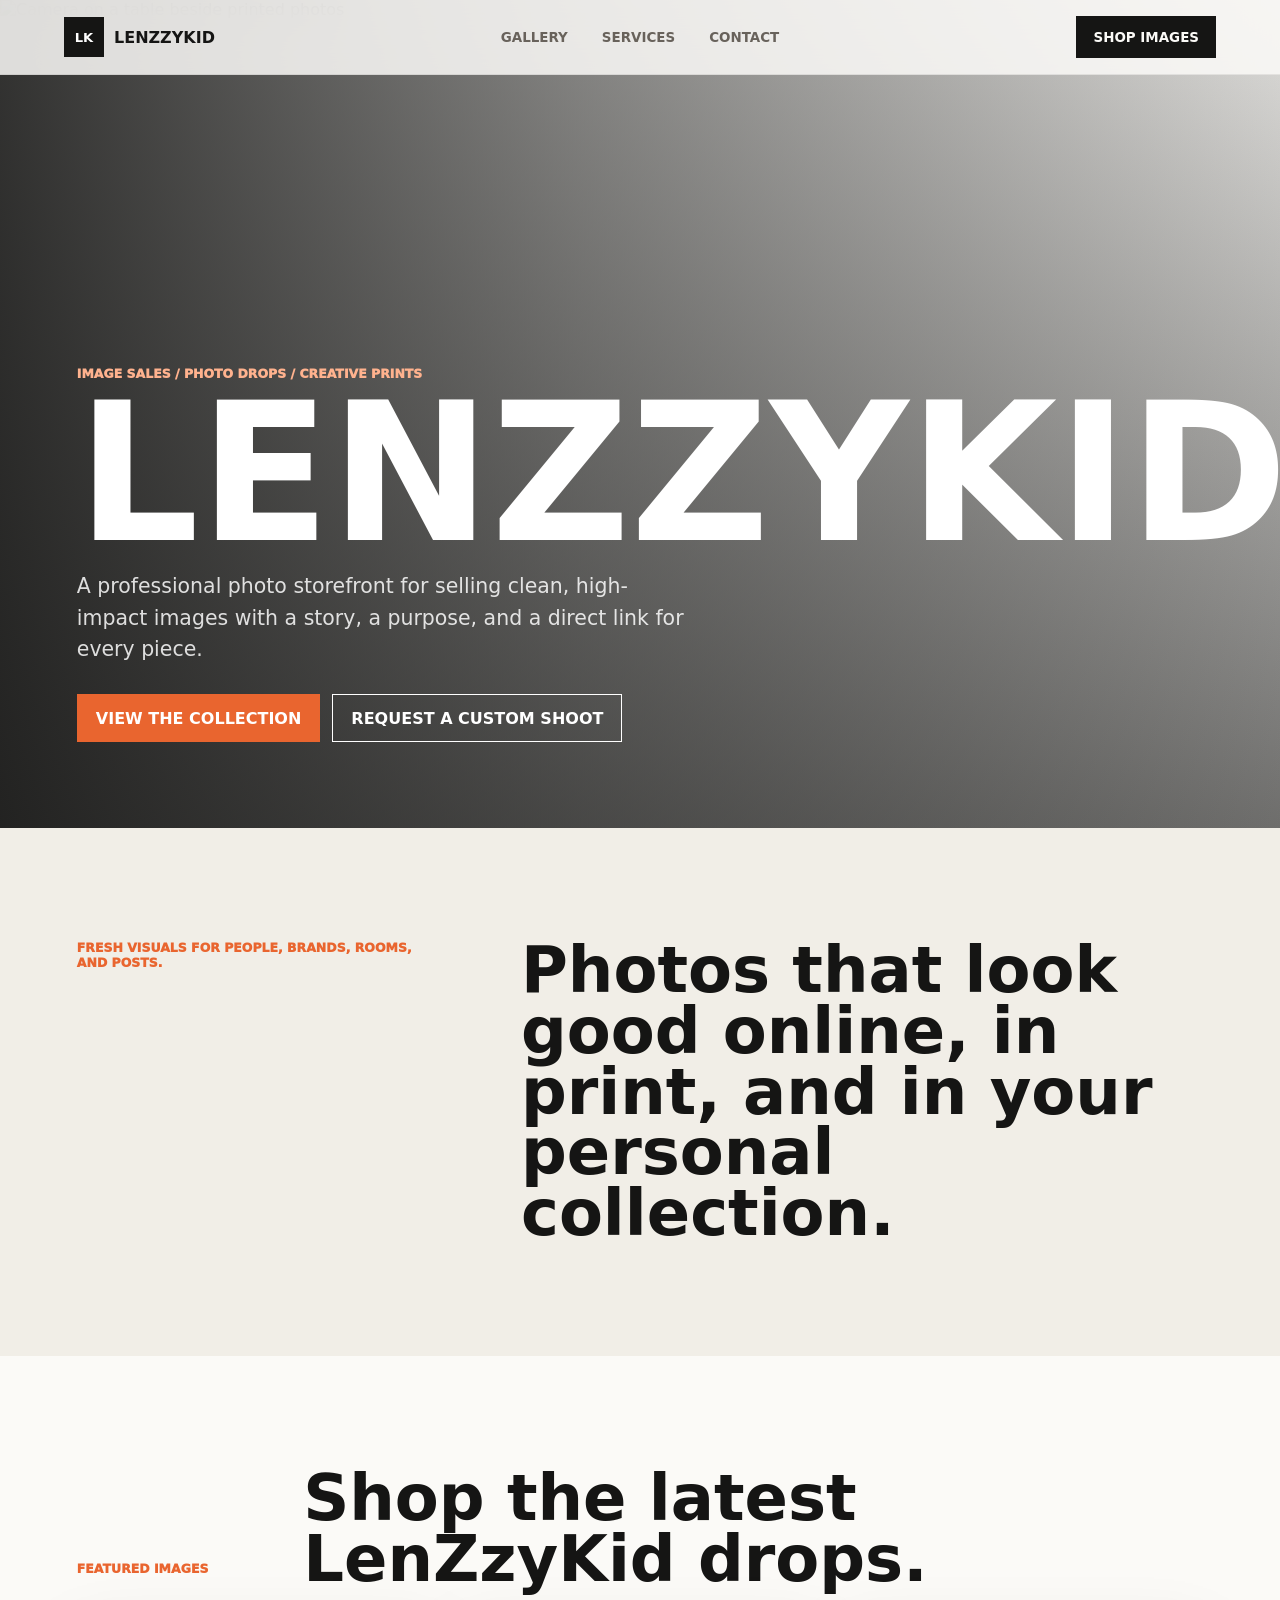
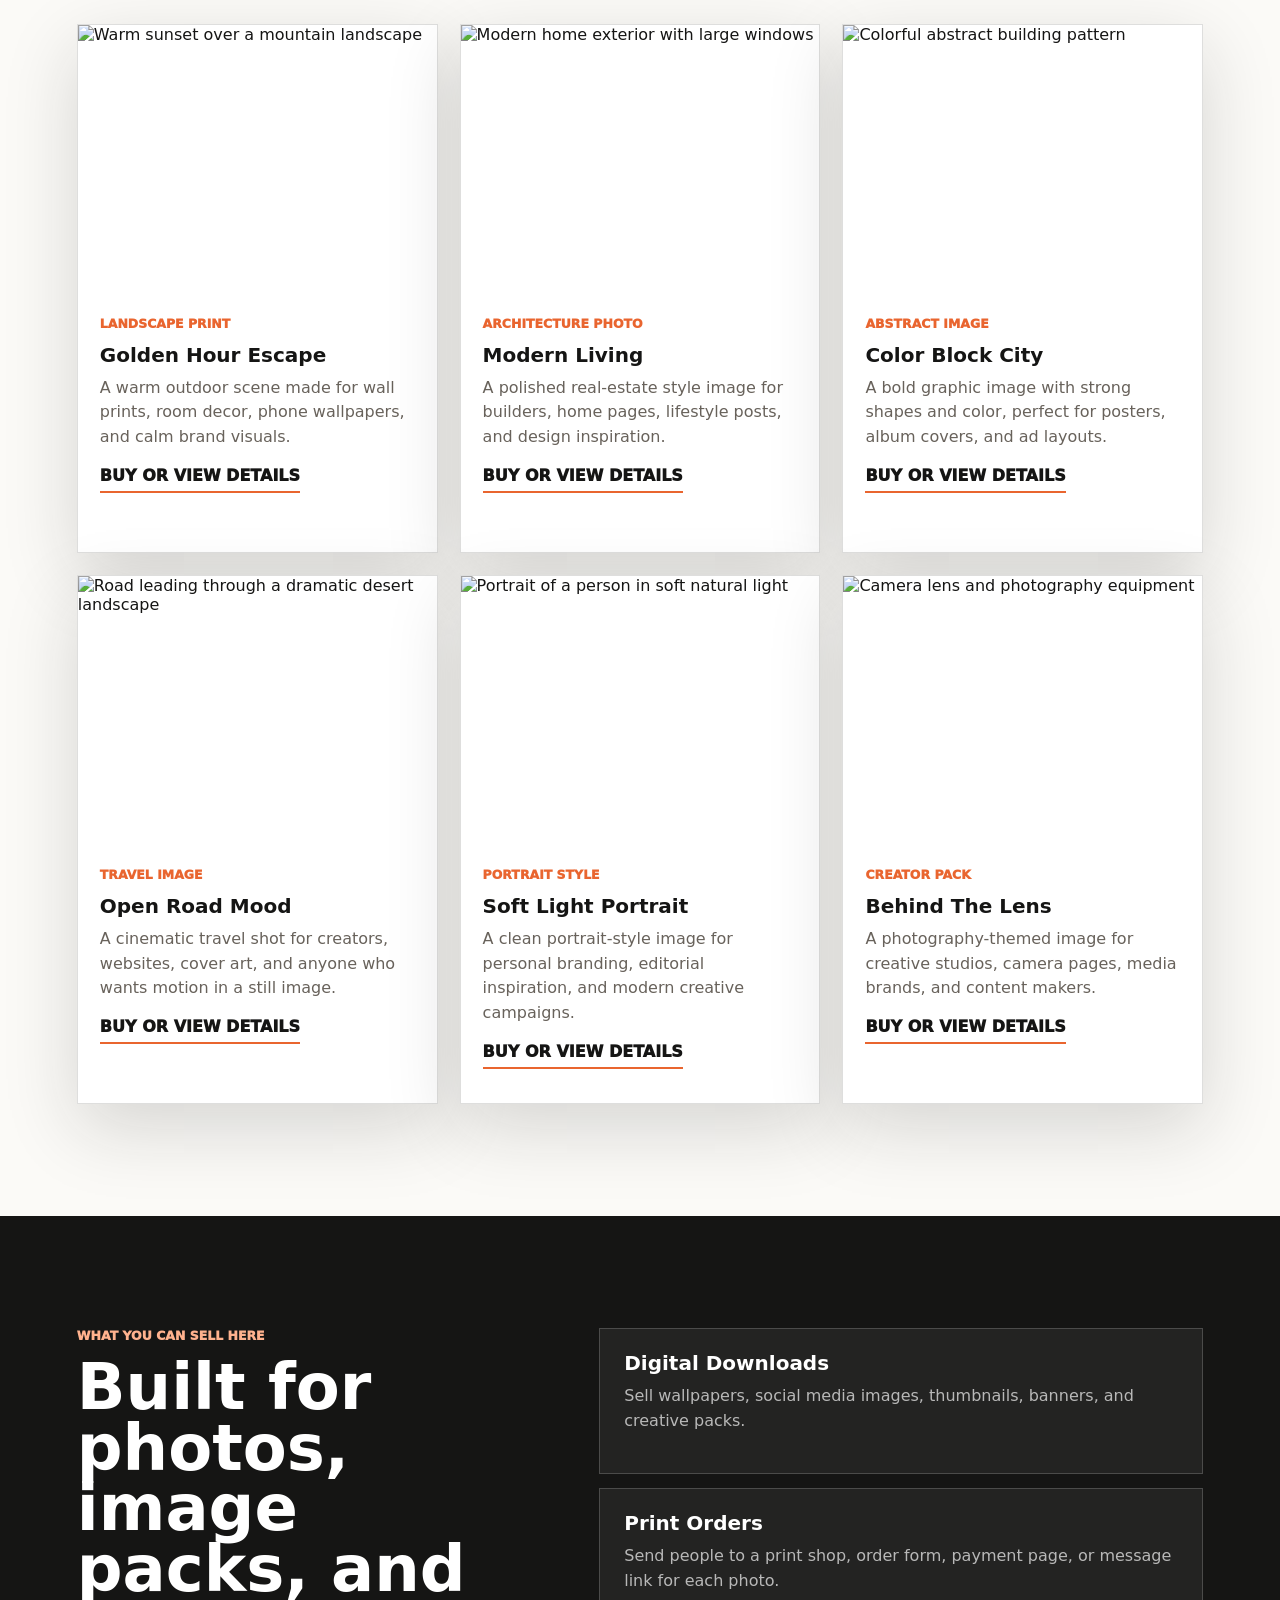
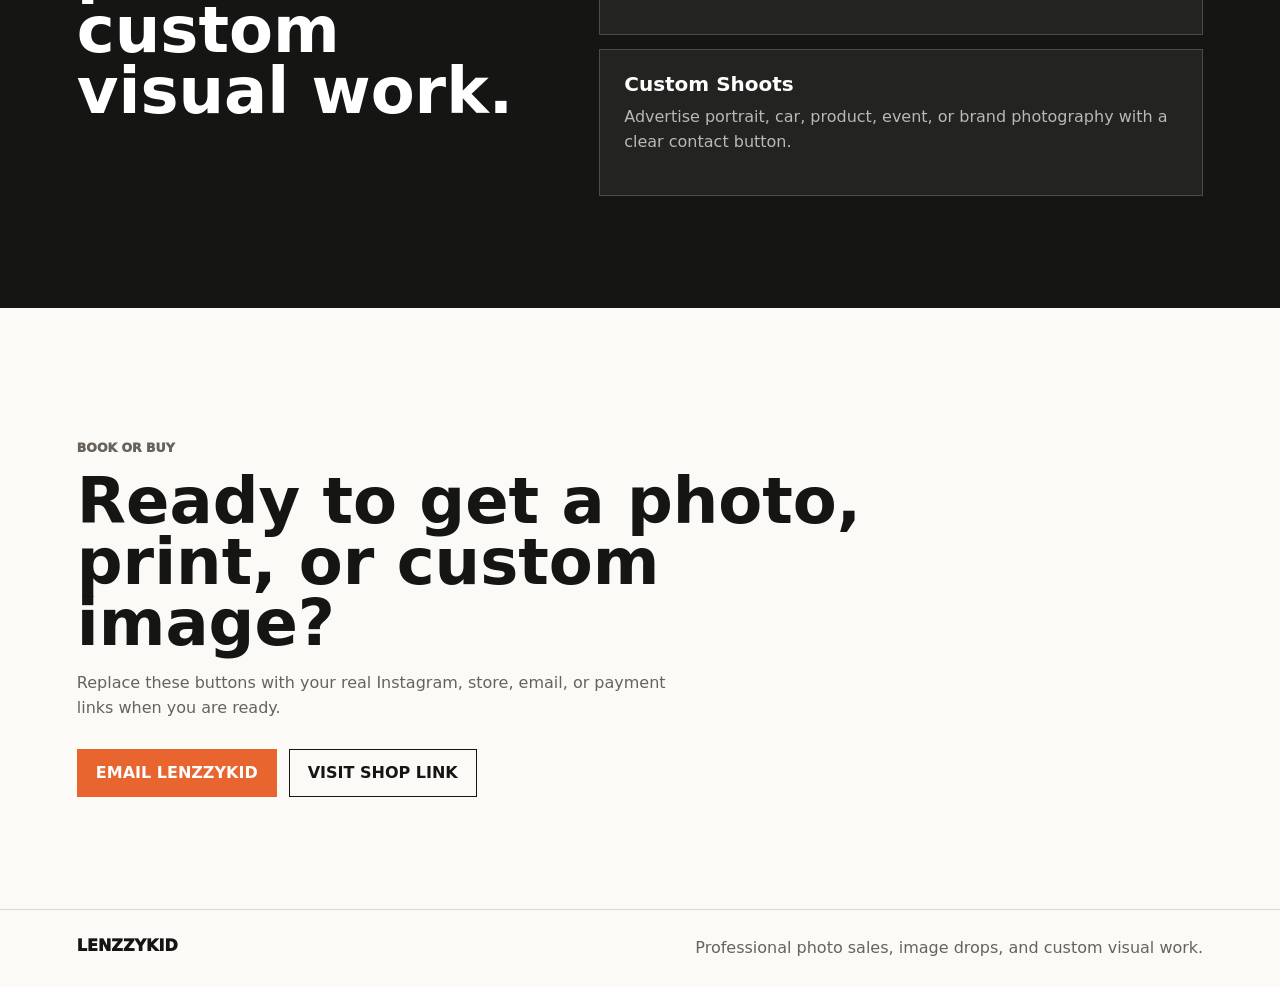
==== index.html @ d126a180 "Create LenZzyKid photo storefront" ====
<!doctype html>
<html lang="en">
  <head>
    <meta charset="UTF-8" />
    <meta name="viewport" content="width=device-width, initial-scale=1.0" />
    <meta
      name="description"
      content="LenZzyKid sells bold image and photo collections with clean product descriptions and separate purchase links."
    />
    <meta property="og:title" content="LenZzyKid | Image and Photo Shop" />
    <meta
      property="og:description"
      content="Browse featured LenZzyKid images, read the story behind each shot, and follow separate links to buy or request prints."
    />
    <meta property="og:type" content="website" />
    <title>LenZzyKid | Photo Shop</title>
    <link rel="stylesheet" href="styles.css" />
  </head>
  <body>
    <header class="site-header">
      <a class="brand" href="#top" aria-label="LenZzyKid home">
        <span class="brand-mark">LK</span>
        <span>LenZzyKid</span>
      </a>
      <nav class="nav-links" aria-label="Main navigation">
        <a href="#gallery">Gallery</a>
        <a href="#services">Services</a>
        <a href="#contact">Contact</a>
      </nav>
      <a class="header-action" href="#gallery">Shop Images</a>
    </header>

    <main id="top">
      <section class="hero" aria-label="LenZzyKid photo storefront">
        <img
          src="https://images.unsplash.com/photo-1492691527719-9d1e07e534b4?auto=format&fit=crop&w=1800&q=82"
          alt="Camera on a table beside printed photos"
        />
        <div class="hero-overlay"></div>
        <div class="hero-content">
          <p class="eyebrow">Image sales / photo drops / creative prints</p>
          <h1>LenZzyKid</h1>
          <p>
            A professional photo storefront for selling clean, high-impact images with a story, a purpose,
            and a direct link for every piece.
          </p>
          <div class="hero-actions">
            <a class="button primary" href="#gallery">View the collection</a>
            <a class="button secondary" href="#contact">Request a custom shoot</a>
          </div>
        </div>
      </section>

      <section class="intro">
        <p class="section-label">Fresh visuals for people, brands, rooms, and posts.</p>
        <h2>Photos that look good online, in print, and in your personal collection.</h2>
      </section>

      <section class="gallery-section" id="gallery" aria-labelledby="gallery-title">
        <div class="section-heading">
          <p class="eyebrow">Featured images</p>
          <h2 id="gallery-title">Shop the latest LenZzyKid drops.</h2>
        </div>

        <div class="photo-grid">
          <article class="photo-card">
            <img
              src="https://images.unsplash.com/photo-1500530855697-b586d89ba3ee?auto=format&fit=crop&w=1200&q=80"
              alt="Warm sunset over a mountain landscape"
            />
            <div class="photo-info">
              <p class="tag">Landscape Print</p>
              <h3>Golden Hour Escape</h3>
              <p>
                A warm outdoor scene made for wall prints, room decor, phone wallpapers, and calm brand visuals.
              </p>
              <a class="text-link" href="https://example.com/golden-hour-escape">Buy or view details</a>
            </div>
          </article>

          <article class="photo-card">
            <img
              src="https://images.unsplash.com/photo-1494526585095-c41746248156?auto=format&fit=crop&w=1200&q=80"
              alt="Modern home exterior with large windows"
            />
            <div class="photo-info">
              <p class="tag">Architecture Photo</p>
              <h3>Modern Living</h3>
              <p>
                A polished real-estate style image for builders, home pages, lifestyle posts, and design inspiration.
              </p>
              <a class="text-link" href="https://example.com/modern-living">Buy or view details</a>
            </div>
          </article>

          <article class="photo-card">
            <img
              src="https://images.unsplash.com/photo-1518005020951-eccb494ad742?auto=format&fit=crop&w=1200&q=80"
              alt="Colorful abstract building pattern"
            />
            <div class="photo-info">
              <p class="tag">Abstract Image</p>
              <h3>Color Block City</h3>
              <p>
                A bold graphic image with strong shapes and color, perfect for posters, album covers, and ad layouts.
              </p>
              <a class="text-link" href="https://example.com/color-block-city">Buy or view details</a>
            </div>
          </article>

          <article class="photo-card">
            <img
              src="https://images.unsplash.com/photo-1500534314209-a25ddb2bd429?auto=format&fit=crop&w=1200&q=80"
              alt="Road leading through a dramatic desert landscape"
            />
            <div class="photo-info">
              <p class="tag">Travel Image</p>
              <h3>Open Road Mood</h3>
              <p>
                A cinematic travel shot for creators, websites, cover art, and anyone who wants motion in a still image.
              </p>
              <a class="text-link" href="https://example.com/open-road-mood">Buy or view details</a>
            </div>
          </article>

          <article class="photo-card">
            <img
              src="https://images.unsplash.com/photo-1529626455594-4ff0802cfb7e?auto=format&fit=crop&w=1200&q=80"
              alt="Portrait of a person in soft natural light"
            />
            <div class="photo-info">
              <p class="tag">Portrait Style</p>
              <h3>Soft Light Portrait</h3>
              <p>
                A clean portrait-style image for personal branding, editorial inspiration, and modern creative campaigns.
              </p>
              <a class="text-link" href="https://example.com/soft-light-portrait">Buy or view details</a>
            </div>
          </article>

          <article class="photo-card">
            <img
              src="https://images.unsplash.com/photo-1516035069371-29a1b244cc32?auto=format&fit=crop&w=1200&q=80"
              alt="Camera lens and photography equipment"
            />
            <div class="photo-info">
              <p class="tag">Creator Pack</p>
              <h3>Behind The Lens</h3>
              <p>
                A photography-themed image for creative studios, camera pages, media brands, and content makers.
              </p>
              <a class="text-link" href="https://example.com/behind-the-lens">Buy or view details</a>
            </div>
          </article>
        </div>
      </section>

      <section class="services" id="services" aria-labelledby="services-title">
        <div>
          <p class="eyebrow">What you can sell here</p>
          <h2 id="services-title">Built for photos, image packs, and custom visual work.</h2>
        </div>
        <div class="service-list">
          <article>
            <h3>Digital Downloads</h3>
            <p>Sell wallpapers, social media images, thumbnails, banners, and creative packs.</p>
          </article>
          <article>
            <h3>Print Orders</h3>
            <p>Send people to a print shop, order form, payment page, or message link for each photo.</p>
          </article>
          <article>
            <h3>Custom Shoots</h3>
            <p>Advertise portrait, car, product, event, or brand photography with a clear contact button.</p>
          </article>
        </div>
      </section>

      <section class="contact" id="contact" aria-labelledby="contact-title">
        <p class="eyebrow">Book or buy</p>
        <h2 id="contact-title">Ready to get a photo, print, or custom image?</h2>
        <p>
          Replace these buttons with your real Instagram, store, email, or payment links when you are ready.
        </p>
        <div class="contact-actions">
          <a class="button primary" href="mailto:hello@lenzzykid.com">Email LenZzyKid</a>
          <a class="button secondary" href="https://example.com/shop">Visit shop link</a>
        </div>
      </section>
    </main>

    <footer class="site-footer">
      <p>LenZzyKid</p>
      <span>Professional photo sales, image drops, and custom visual work.</span>
    </footer>
  </body>
</html>
---- styles.css ----
:root {
  color-scheme: light;
  --ink: #151514;
  --muted: #68625b;
  --paper: #fbfaf7;
  --cream: #f1eee7;
  --line: rgba(21, 21, 20, 0.14);
  --orange: #e9652f;
  --green: #155e4b;
  --blue: #1c4f8f;
  --shadow: 0 24px 70px rgba(24, 24, 22, 0.16);
}

* {
  box-sizing: border-box;
}

html {
  scroll-behavior: smooth;
}

body {
  margin: 0;
  background: var(--paper);
  color: var(--ink);
  font-family:
    Inter, ui-sans-serif, system-ui, -apple-system, BlinkMacSystemFont, "Segoe UI", sans-serif;
}

img {
  display: block;
  width: 100%;
}

a {
  color: inherit;
  text-decoration: none;
}

.site-header {
  position: fixed;
  z-index: 10;
  top: 0;
  left: 0;
  right: 0;
  display: grid;
  grid-template-columns: 1fr auto 1fr;
  align-items: center;
  gap: 22px;
  padding: 16px clamp(16px, 5vw, 64px);
  background: rgba(251, 250, 247, 0.86);
  border-bottom: 1px solid rgba(21, 21, 20, 0.08);
  backdrop-filter: blur(18px);
}

.brand {
  display: inline-flex;
  align-items: center;
  gap: 10px;
  width: fit-content;
  font-weight: 900;
  text-transform: uppercase;
}

.brand-mark {
  display: grid;
  width: 40px;
  height: 40px;
  place-items: center;
  background: var(--ink);
  color: white;
  font-size: 0.82rem;
}

.nav-links {
  display: flex;
  gap: clamp(14px, 3vw, 34px);
  color: var(--muted);
  font-size: 0.84rem;
  font-weight: 800;
  text-transform: uppercase;
}

.nav-links a:hover,
.nav-links a:focus-visible {
  color: var(--ink);
}

.header-action {
  justify-self: end;
  min-height: 42px;
  display: inline-grid;
  place-items: center;
  border: 1px solid var(--ink);
  padding: 0 16px;
  color: var(--paper);
  background: var(--ink);
  font-size: 0.84rem;
  font-weight: 900;
  text-transform: uppercase;
}

.hero {
  position: relative;
  min-height: 92vh;
  display: grid;
  align-items: end;
  overflow: hidden;
  padding: 124px clamp(18px, 6vw, 82px) 86px;
}

.hero > img,
.hero-overlay {
  position: absolute;
  inset: 0;
  height: 100%;
}

.hero > img {
  object-fit: cover;
  object-position: center;
}

.hero-overlay {
  background:
    linear-gradient(90deg, rgba(21, 21, 20, 0.86) 0%, rgba(21, 21, 20, 0.48) 45%, rgba(21, 21, 20, 0.08) 100%),
    linear-gradient(0deg, rgba(21, 21, 20, 0.58), rgba(21, 21, 20, 0.05));
}

.hero-content {
  position: relative;
  width: min(760px, 100%);
  color: white;
}

.eyebrow,
.section-label,
.tag {
  margin: 0 0 14px;
  color: var(--orange);
  font-size: 0.78rem;
  font-weight: 950;
  letter-spacing: 0;
  text-transform: uppercase;
}

.hero .eyebrow {
  color: #ffb28e;
}

h1,
h2,
h3,
p {
  margin-top: 0;
}

h1 {
  margin-bottom: 18px;
  font-size: clamp(4.4rem, 15vw, 12rem);
  line-height: 0.82;
  letter-spacing: 0;
  text-transform: uppercase;
}

h2 {
  margin-bottom: 0;
  font-size: clamp(2rem, 5vw, 4.8rem);
  line-height: 0.95;
  letter-spacing: 0;
}

h3 {
  margin-bottom: 10px;
  font-size: 1.25rem;
  line-height: 1.05;
}

.hero-content p:not(.eyebrow) {
  width: min(610px, 100%);
  color: rgba(255, 255, 255, 0.84);
  font-size: clamp(1rem, 2vw, 1.28rem);
  line-height: 1.55;
}

.hero-actions,
.contact-actions {
  display: flex;
  flex-wrap: wrap;
  gap: 12px;
  margin-top: 28px;
}

.button {
  display: inline-grid;
  min-height: 48px;
  place-items: center;
  border: 1px solid currentColor;
  padding: 0 18px;
  font-weight: 900;
  text-transform: uppercase;
  transition:
    transform 180ms ease,
    background 180ms ease,
    color 180ms ease;
}

.button:hover,
.button:focus-visible,
.header-action:hover,
.header-action:focus-visible,
.text-link:hover,
.text-link:focus-visible {
  transform: translateY(-2px);
}

.button.primary {
  background: var(--orange);
  border-color: var(--orange);
  color: white;
}

.button.secondary {
  background: transparent;
  color: currentColor;
}

.intro,
.gallery-section,
.services,
.contact {
  padding: clamp(56px, 9vw, 112px) clamp(18px, 6vw, 82px);
}

.intro {
  display: grid;
  grid-template-columns: 0.7fr 1.3fr;
  gap: clamp(24px, 6vw, 80px);
  background: var(--cream);
}

.section-heading {
  display: flex;
  align-items: end;
  justify-content: space-between;
  gap: 28px;
  margin-bottom: 34px;
}

.section-heading h2 {
  width: min(900px, 100%);
}

.photo-grid {
  display: grid;
  grid-template-columns: repeat(3, minmax(0, 1fr));
  gap: 22px;
}

.photo-card {
  display: grid;
  overflow: hidden;
  background: white;
  border: 1px solid var(--line);
  box-shadow: var(--shadow);
}

.photo-card img {
  aspect-ratio: 4 / 3;
  object-fit: cover;
}

.photo-info {
  display: grid;
  min-height: 258px;
  align-content: start;
  padding: 22px;
}

.photo-info p:not(.tag) {
  color: var(--muted);
  line-height: 1.55;
}

.text-link {
  width: fit-content;
  margin-top: auto;
  border-bottom: 2px solid var(--orange);
  padding-bottom: 6px;
  color: var(--ink);
  font-weight: 950;
  text-transform: uppercase;
}

.services {
  display: grid;
  grid-template-columns: 0.85fr 1.15fr;
  gap: clamp(24px, 6vw, 76px);
  background: var(--ink);
  color: white;
}

.services .eyebrow {
  color: #ffb28e;
}

.service-list {
  display: grid;
  gap: 14px;
}

.service-list article {
  border: 1px solid rgba(255, 255, 255, 0.18);
  padding: 24px;
  background: rgba(255, 255, 255, 0.06);
}

.service-list p,
.contact p,
.site-footer span {
  color: var(--muted);
  line-height: 1.55;
}

.service-list p {
  color: rgba(255, 255, 255, 0.68);
}

.contact {
  width: min(980px, 100%);
}

.contact p {
  max-width: 620px;
  margin-top: 18px;
}

.site-footer {
  display: flex;
  justify-content: space-between;
  gap: 20px;
  padding: 26px clamp(18px, 6vw, 82px);
  border-top: 1px solid var(--line);
}

.site-footer p {
  margin-bottom: 0;
  font-weight: 950;
  text-transform: uppercase;
}

@media (max-width: 920px) {
  .site-header {
    grid-template-columns: 1fr auto;
  }

  .nav-links {
    display: none;
  }

  .intro,
  .services,
  .photo-grid {
    grid-template-columns: 1fr;
  }

  .section-heading {
    display: block;
  }
}

@media (max-width: 620px) {
  .site-header {
    padding: 12px 14px;
  }

  .brand span:last-child {
    display: none;
  }

  .header-action {
    min-height: 38px;
    padding: 0 12px;
  }

  .hero {
    min-height: 88vh;
    padding: 104px 18px 54px;
  }

  h1 {
    font-size: clamp(3.2rem, 18vw, 5.2rem);
  }

  .photo-info {
    min-height: auto;
  }

  .site-footer {
    display: block;
  }
}
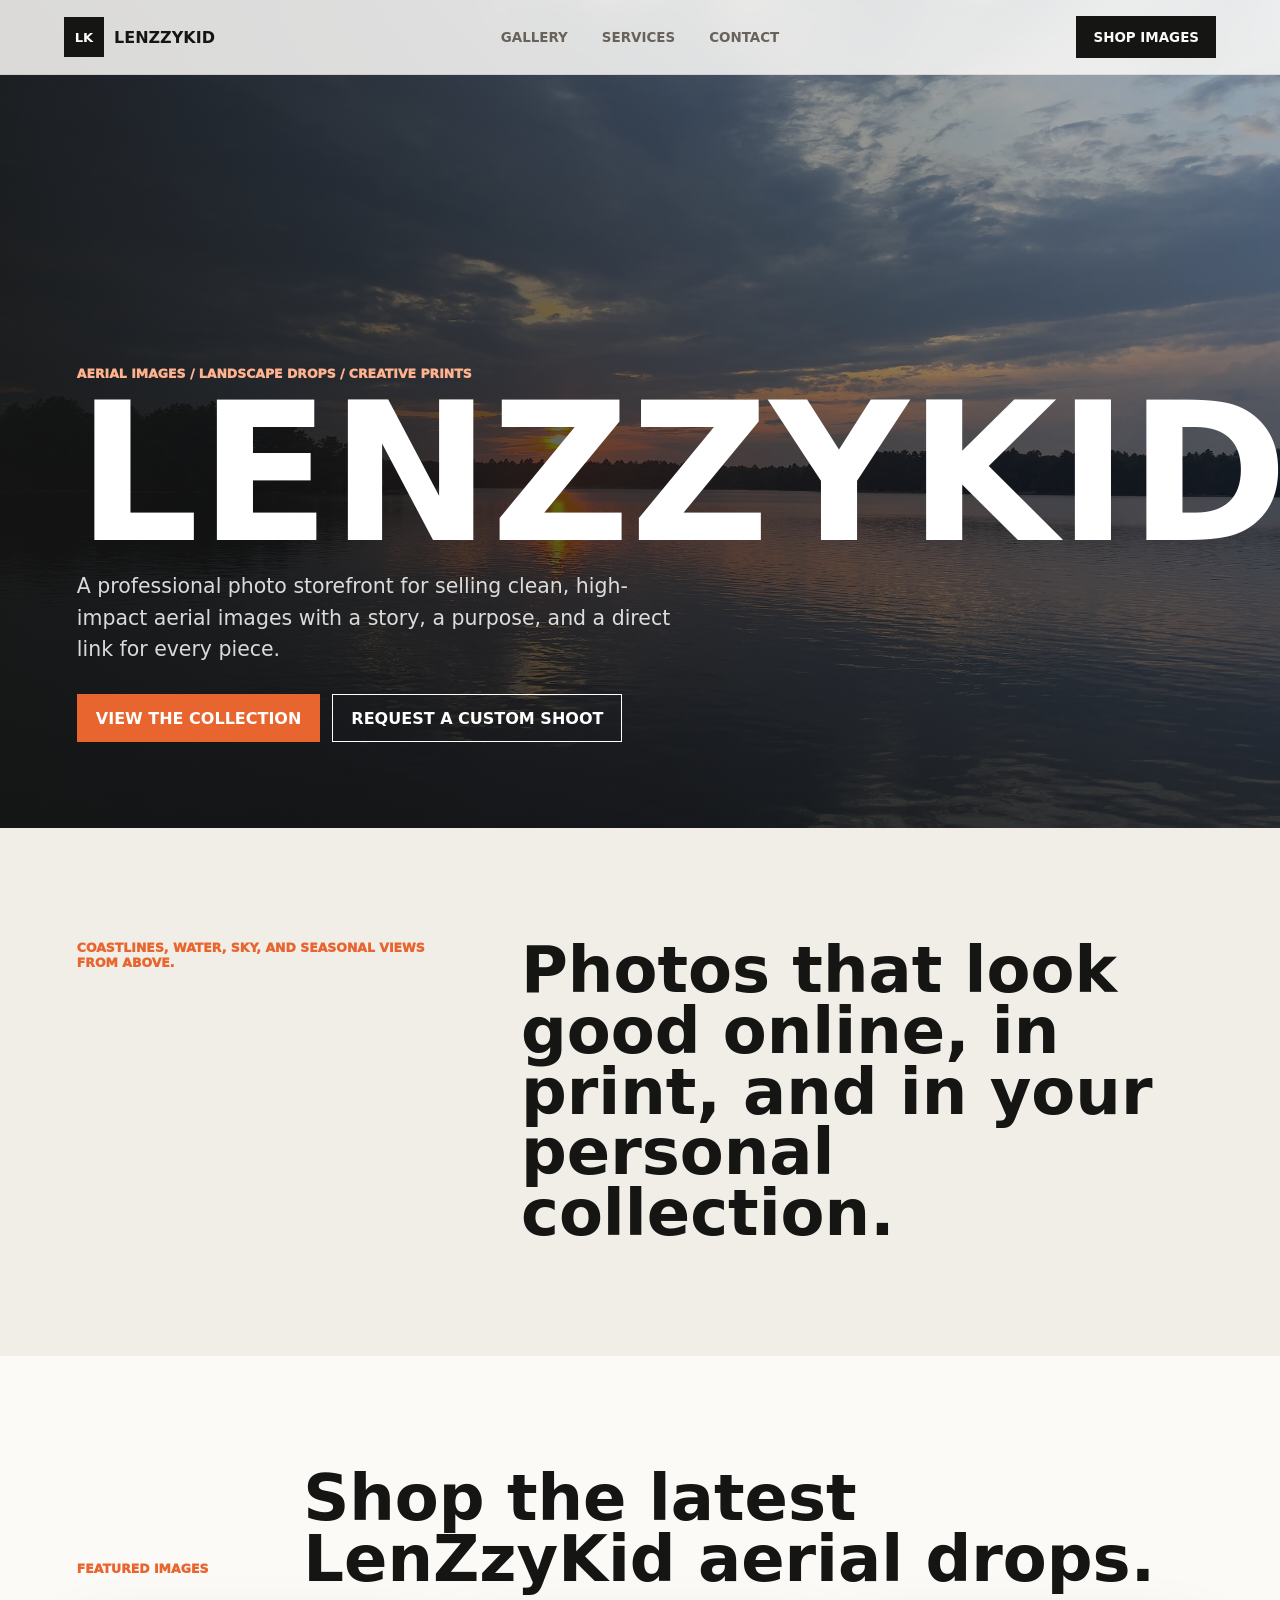
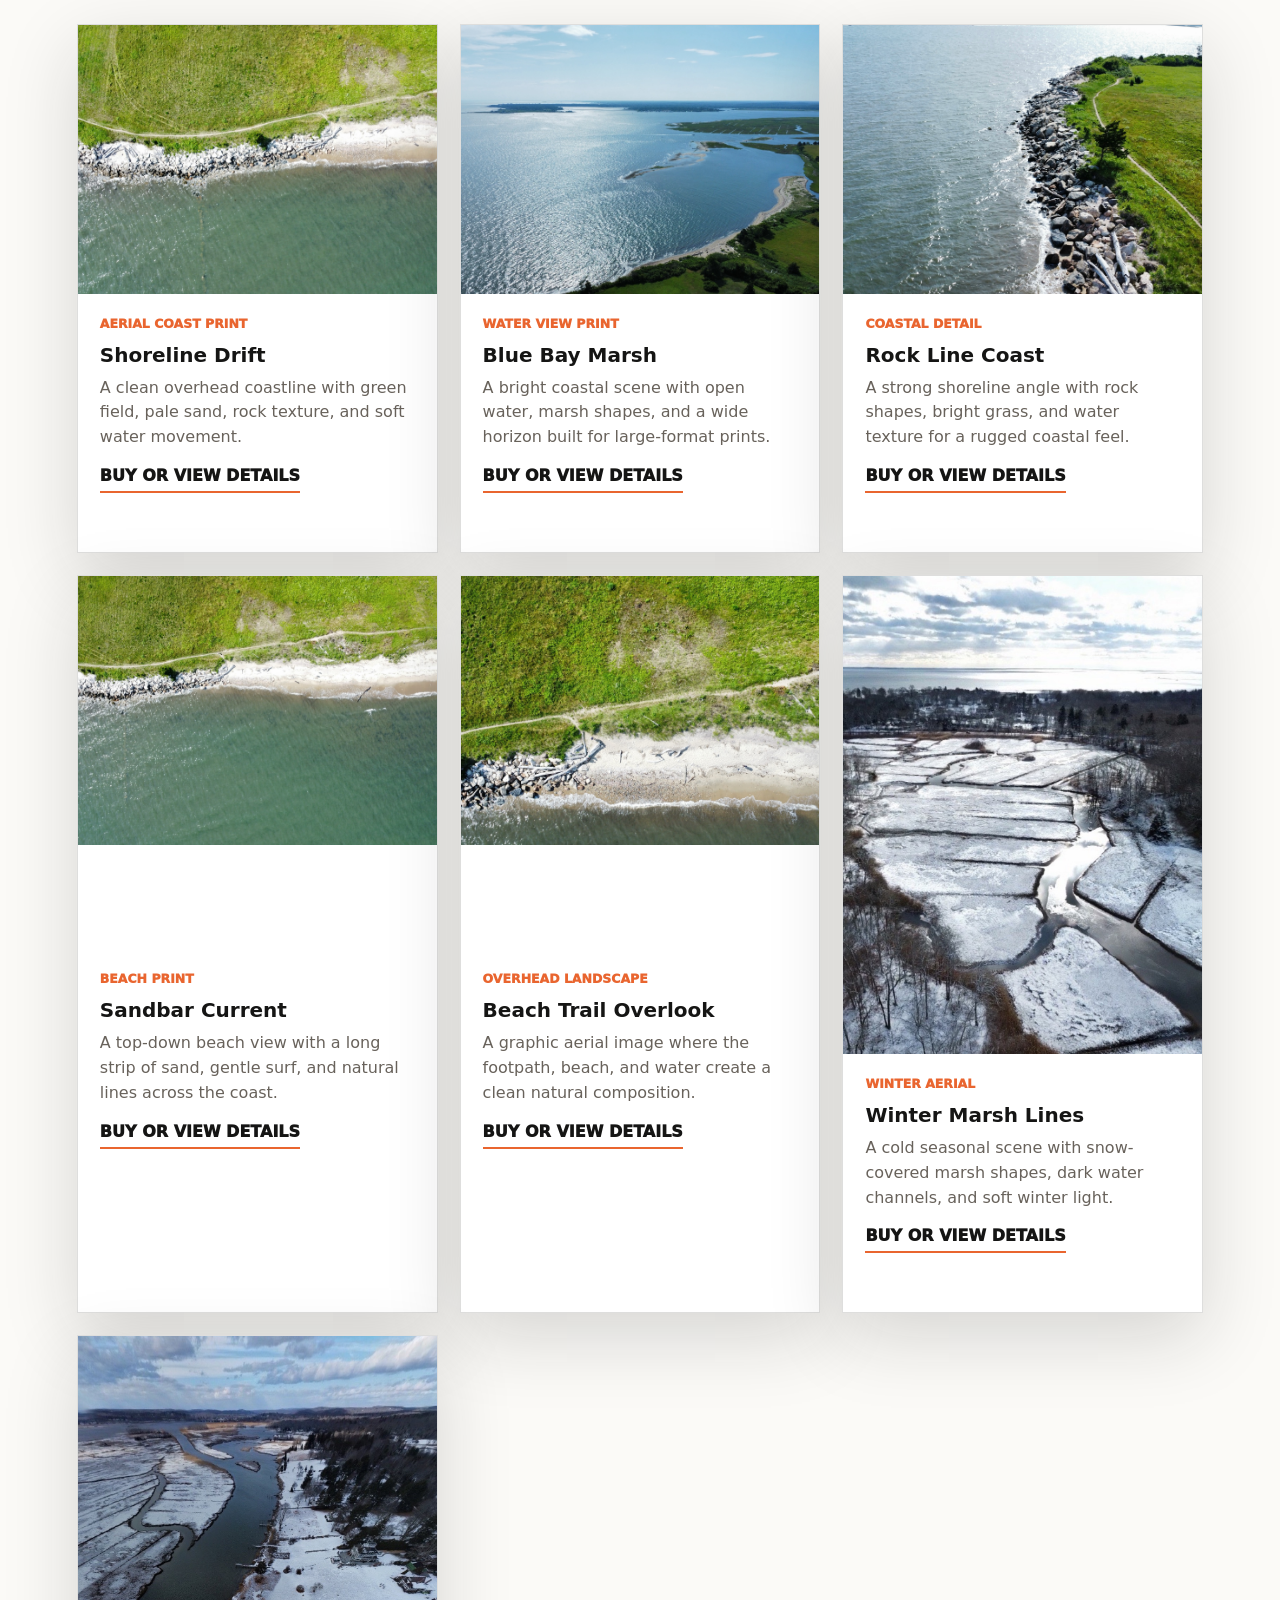
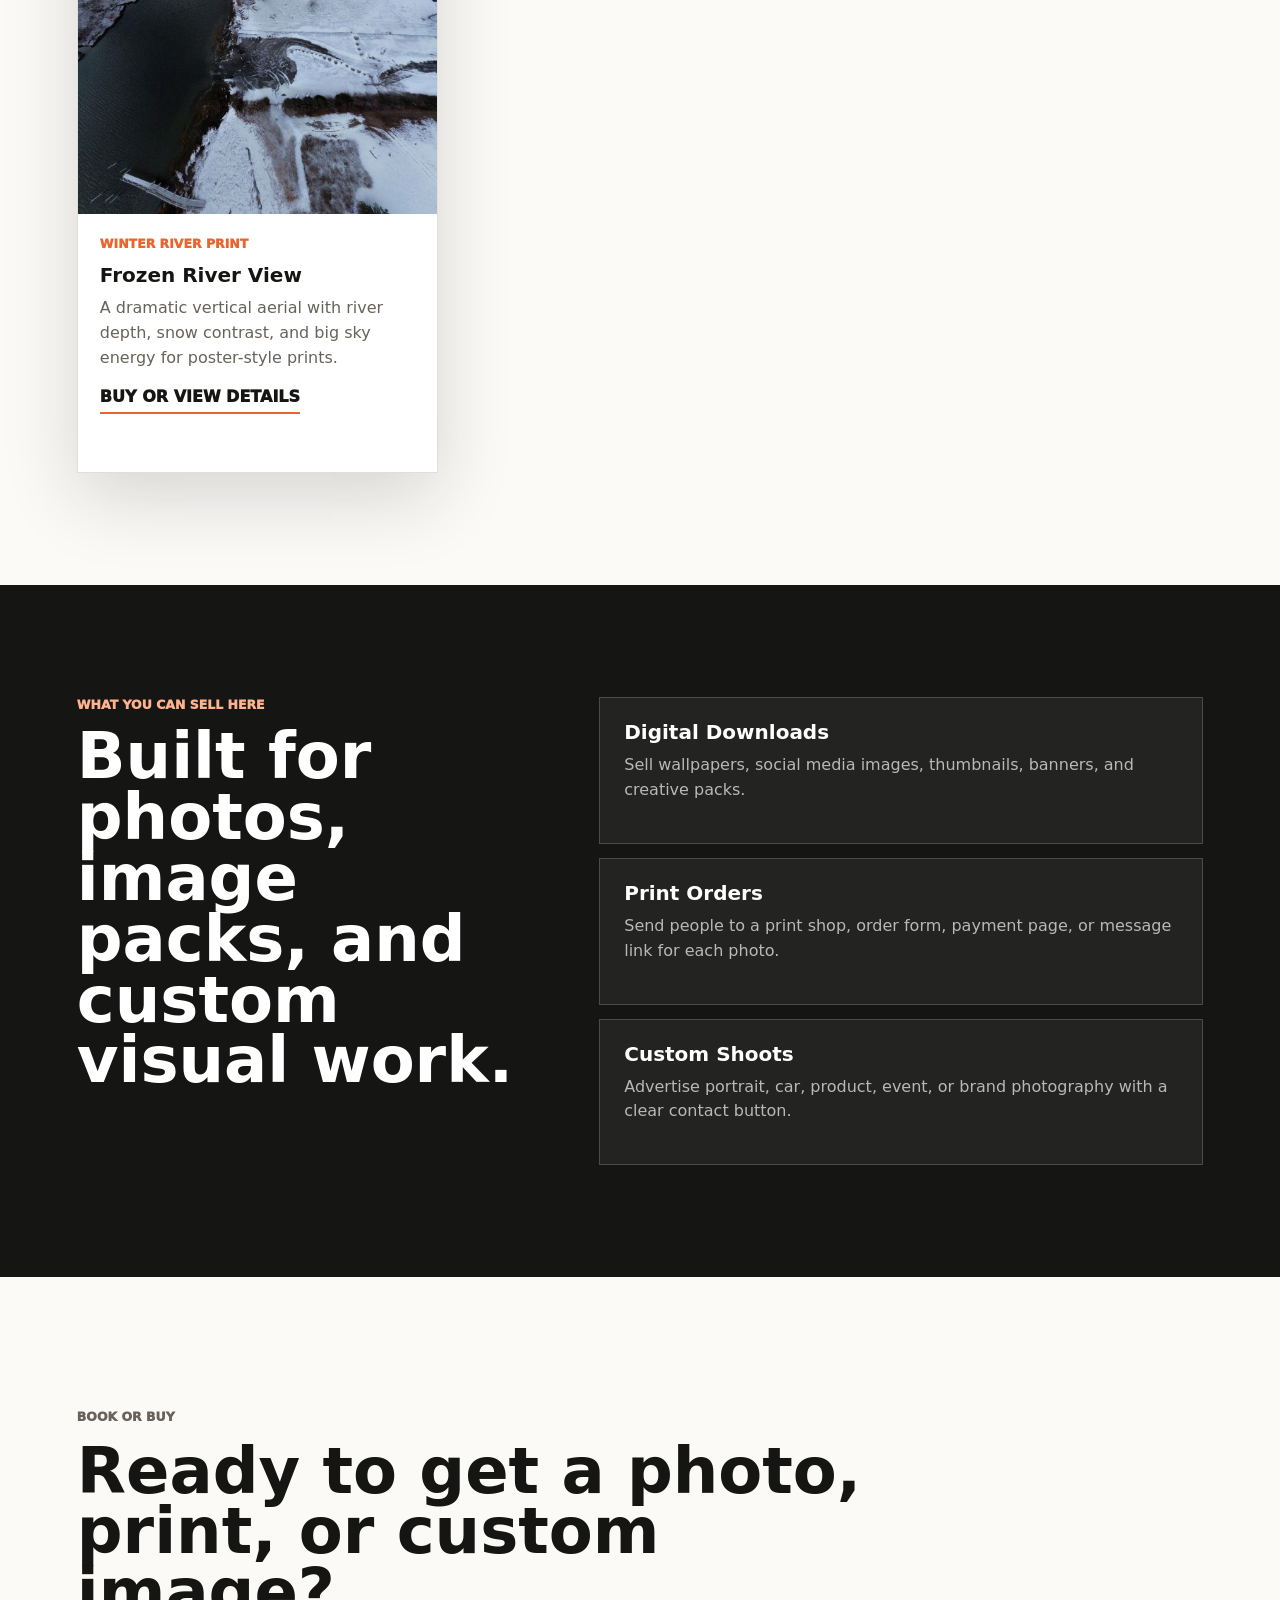
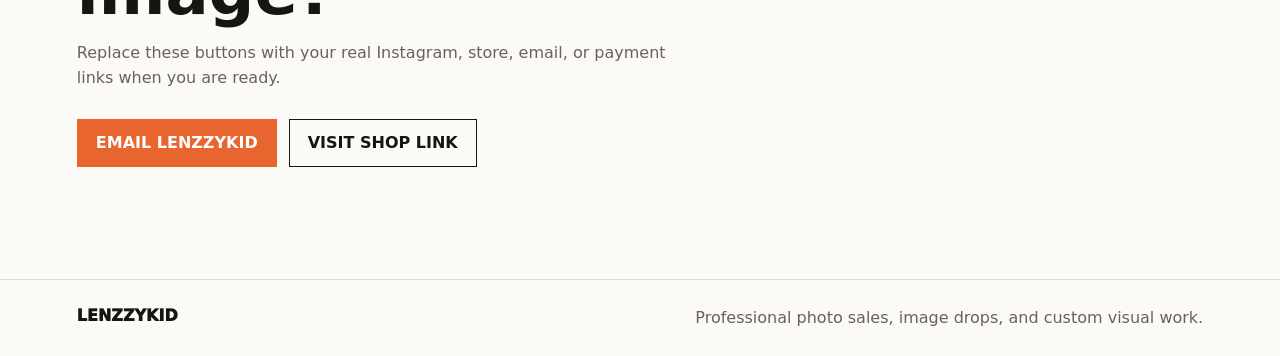
==== commit c49d520d: "Use LenZzyKid aerial photos" ====
--- a/index.html
+++ b/index.html
@@ -5,12 +5,12 @@
     <meta name="viewport" content="width=device-width, initial-scale=1.0" />
     <meta
       name="description"
-      content="LenZzyKid sells bold image and photo collections with clean product descriptions and separate purchase links."
+      content="LenZzyKid sells aerial coast, water, and landscape photography with clean descriptions and separate purchase links."
     />
     <meta property="og:title" content="LenZzyKid | Image and Photo Shop" />
     <meta
       property="og:description"
-      content="Browse featured LenZzyKid images, read the story behind each shot, and follow separate links to buy or request prints."
+      content="Browse featured LenZzyKid aerial images, read the story behind each shot, and follow separate links to buy or request prints."
     />
     <meta property="og:type" content="website" />
     <title>LenZzyKid | Photo Shop</title>
@@ -33,15 +33,15 @@
     <main id="top">
       <section class="hero" aria-label="LenZzyKid photo storefront">
         <img
-          src="https://images.unsplash.com/photo-1492691527719-9d1e07e534b4?auto=format&fit=crop&w=1800&q=82"
-          alt="Camera on a table beside printed photos"
+          src="assets/lake-sunset.jpg"
+          alt="Sunset reflecting across a calm lake"
         />
         <div class="hero-overlay"></div>
         <div class="hero-content">
-          <p class="eyebrow">Image sales / photo drops / creative prints</p>
+          <p class="eyebrow">Aerial images / landscape drops / creative prints</p>
           <h1>LenZzyKid</h1>
           <p>
-            A professional photo storefront for selling clean, high-impact images with a story, a purpose,
+            A professional photo storefront for selling clean, high-impact aerial images with a story, a purpose,
             and a direct link for every piece.
           </p>
           <div class="hero-actions">
@@ -52,104 +52,119 @@
       </section>
 
       <section class="intro">
-        <p class="section-label">Fresh visuals for people, brands, rooms, and posts.</p>
+        <p class="section-label">Coastlines, water, sky, and seasonal views from above.</p>
         <h2>Photos that look good online, in print, and in your personal collection.</h2>
       </section>
 
       <section class="gallery-section" id="gallery" aria-labelledby="gallery-title">
         <div class="section-heading">
           <p class="eyebrow">Featured images</p>
-          <h2 id="gallery-title">Shop the latest LenZzyKid drops.</h2>
+          <h2 id="gallery-title">Shop the latest LenZzyKid aerial drops.</h2>
         </div>
 
         <div class="photo-grid">
           <article class="photo-card">
             <img
-              src="https://images.unsplash.com/photo-1500530855697-b586d89ba3ee?auto=format&fit=crop&w=1200&q=80"
-              alt="Warm sunset over a mountain landscape"
-            />
-            <div class="photo-info">
-              <p class="tag">Landscape Print</p>
-              <h3>Golden Hour Escape</h3>
-              <p>
-                A warm outdoor scene made for wall prints, room decor, phone wallpapers, and calm brand visuals.
-              </p>
-              <a class="text-link" href="https://example.com/golden-hour-escape">Buy or view details</a>
-            </div>
-          </article>
-
-          <article class="photo-card">
-            <img
-              src="https://images.unsplash.com/photo-1494526585095-c41746248156?auto=format&fit=crop&w=1200&q=80"
-              alt="Modern home exterior with large windows"
-            />
-            <div class="photo-info">
-              <p class="tag">Architecture Photo</p>
-              <h3>Modern Living</h3>
-              <p>
-                A polished real-estate style image for builders, home pages, lifestyle posts, and design inspiration.
-              </p>
-              <a class="text-link" href="https://example.com/modern-living">Buy or view details</a>
-            </div>
-          </article>
-
-          <article class="photo-card">
-            <img
-              src="https://images.unsplash.com/photo-1518005020951-eccb494ad742?auto=format&fit=crop&w=1200&q=80"
-              alt="Colorful abstract building pattern"
-            />
-            <div class="photo-info">
-              <p class="tag">Abstract Image</p>
-              <h3>Color Block City</h3>
-              <p>
-                A bold graphic image with strong shapes and color, perfect for posters, album covers, and ad layouts.
-              </p>
-              <a class="text-link" href="https://example.com/color-block-city">Buy or view details</a>
-            </div>
-          </article>
-
-          <article class="photo-card">
-            <img
-              src="https://images.unsplash.com/photo-1500534314209-a25ddb2bd429?auto=format&fit=crop&w=1200&q=80"
-              alt="Road leading through a dramatic desert landscape"
-            />
-            <div class="photo-info">
-              <p class="tag">Travel Image</p>
-              <h3>Open Road Mood</h3>
-              <p>
-                A cinematic travel shot for creators, websites, cover art, and anyone who wants motion in a still image.
-              </p>
-              <a class="text-link" href="https://example.com/open-road-mood">Buy or view details</a>
-            </div>
-          </article>
-
-          <article class="photo-card">
-            <img
-              src="https://images.unsplash.com/photo-1529626455594-4ff0802cfb7e?auto=format&fit=crop&w=1200&q=80"
-              alt="Portrait of a person in soft natural light"
-            />
-            <div class="photo-info">
-              <p class="tag">Portrait Style</p>
-              <h3>Soft Light Portrait</h3>
-              <p>
-                A clean portrait-style image for personal branding, editorial inspiration, and modern creative campaigns.
-              </p>
-              <a class="text-link" href="https://example.com/soft-light-portrait">Buy or view details</a>
-            </div>
-          </article>
-
-          <article class="photo-card">
-            <img
-              src="https://images.unsplash.com/photo-1516035069371-29a1b244cc32?auto=format&fit=crop&w=1200&q=80"
-              alt="Camera lens and photography equipment"
-            />
-            <div class="photo-info">
-              <p class="tag">Creator Pack</p>
-              <h3>Behind The Lens</h3>
-              <p>
-                A photography-themed image for creative studios, camera pages, media brands, and content makers.
-              </p>
-              <a class="text-link" href="https://example.com/behind-the-lens">Buy or view details</a>
+              src="assets/shoreline-overhead.jpg"
+              alt="Aerial view of a rocky shoreline, beach, grass, and water"
+            />
+            <div class="photo-info">
+              <p class="tag">Aerial Coast Print</p>
+              <h3>Shoreline Drift</h3>
+              <p>
+                A clean overhead coastline with green field, pale sand, rock texture, and soft water movement.
+              </p>
+              <a class="text-link" href="mailto:hello@lenzzykid.com?subject=Shoreline%20Drift%20print">Buy or view details</a>
+            </div>
+          </article>
+
+          <article class="photo-card">
+            <img
+              src="assets/blue-bay-marsh.jpg"
+              alt="Wide aerial view of a blue bay with marsh islands and shoreline"
+            />
+            <div class="photo-info">
+              <p class="tag">Water View Print</p>
+              <h3>Blue Bay Marsh</h3>
+              <p>
+                A bright coastal scene with open water, marsh shapes, and a wide horizon built for large-format prints.
+              </p>
+              <a class="text-link" href="mailto:hello@lenzzykid.com?subject=Blue%20Bay%20Marsh%20print">Buy or view details</a>
+            </div>
+          </article>
+
+          <article class="photo-card">
+            <img
+              src="assets/rocky-coastline.jpg"
+              alt="Aerial view of rocks, water, grass, and a narrow beach path"
+            />
+            <div class="photo-info">
+              <p class="tag">Coastal Detail</p>
+              <h3>Rock Line Coast</h3>
+              <p>
+                A strong shoreline angle with rock shapes, bright grass, and water texture for a rugged coastal feel.
+              </p>
+              <a class="text-link" href="mailto:hello@lenzzykid.com?subject=Rock%20Line%20Coast%20print">Buy or view details</a>
+            </div>
+          </article>
+
+          <article class="photo-card">
+            <img
+              src="assets/sandy-shoreline.jpg"
+              alt="Top-down aerial shoreline with sand, waves, rocks, and green field"
+            />
+            <div class="photo-info">
+              <p class="tag">Beach Print</p>
+              <h3>Sandbar Current</h3>
+              <p>
+                A top-down beach view with a long strip of sand, gentle surf, and natural lines across the coast.
+              </p>
+              <a class="text-link" href="mailto:hello@lenzzykid.com?subject=Sandbar%20Current%20print">Buy or view details</a>
+            </div>
+          </article>
+
+          <article class="photo-card">
+            <img
+              src="assets/beach-trail.jpg"
+              alt="Aerial view of a beach trail, grass, rocks, sand, and shoreline"
+            />
+            <div class="photo-info">
+              <p class="tag">Overhead Landscape</p>
+              <h3>Beach Trail Overlook</h3>
+              <p>
+                A graphic aerial image where the footpath, beach, and water create a clean natural composition.
+              </p>
+              <a class="text-link" href="mailto:hello@lenzzykid.com?subject=Beach%20Trail%20Overlook%20print">Buy or view details</a>
+            </div>
+          </article>
+
+          <article class="photo-card portrait">
+            <img
+              src="assets/winter-marsh.jpg"
+              alt="Aerial view of a snowy marsh with winding water channels"
+            />
+            <div class="photo-info">
+              <p class="tag">Winter Aerial</p>
+              <h3>Winter Marsh Lines</h3>
+              <p>
+                A cold seasonal scene with snow-covered marsh shapes, dark water channels, and soft winter light.
+              </p>
+              <a class="text-link" href="mailto:hello@lenzzykid.com?subject=Winter%20Marsh%20Lines%20print">Buy or view details</a>
+            </div>
+          </article>
+
+          <article class="photo-card portrait">
+            <img
+              src="assets/winter-river.jpg"
+              alt="Aerial view of a snowy river landscape with clouds overhead"
+            />
+            <div class="photo-info">
+              <p class="tag">Winter River Print</p>
+              <h3>Frozen River View</h3>
+              <p>
+                A dramatic vertical aerial with river depth, snow contrast, and big sky energy for poster-style prints.
+              </p>
+              <a class="text-link" href="mailto:hello@lenzzykid.com?subject=Frozen%20River%20View%20print">Buy or view details</a>
             </div>
           </article>
         </div>
@@ -184,7 +199,7 @@
         </p>
         <div class="contact-actions">
           <a class="button primary" href="mailto:hello@lenzzykid.com">Email LenZzyKid</a>
-          <a class="button secondary" href="https://example.com/shop">Visit shop link</a>
+          <a class="button secondary" href="mailto:hello@lenzzykid.com?subject=LenZzyKid%20shop%20link">Visit shop link</a>
         </div>
       </section>
     </main>
--- a/styles.css
+++ b/styles.css
@@ -270,6 +270,11 @@
   object-fit: cover;
 }
 
+.photo-card.portrait img {
+  aspect-ratio: 3 / 4;
+  object-position: center 34%;
+}
+
 .photo-info {
   display: grid;
   min-height: 258px;
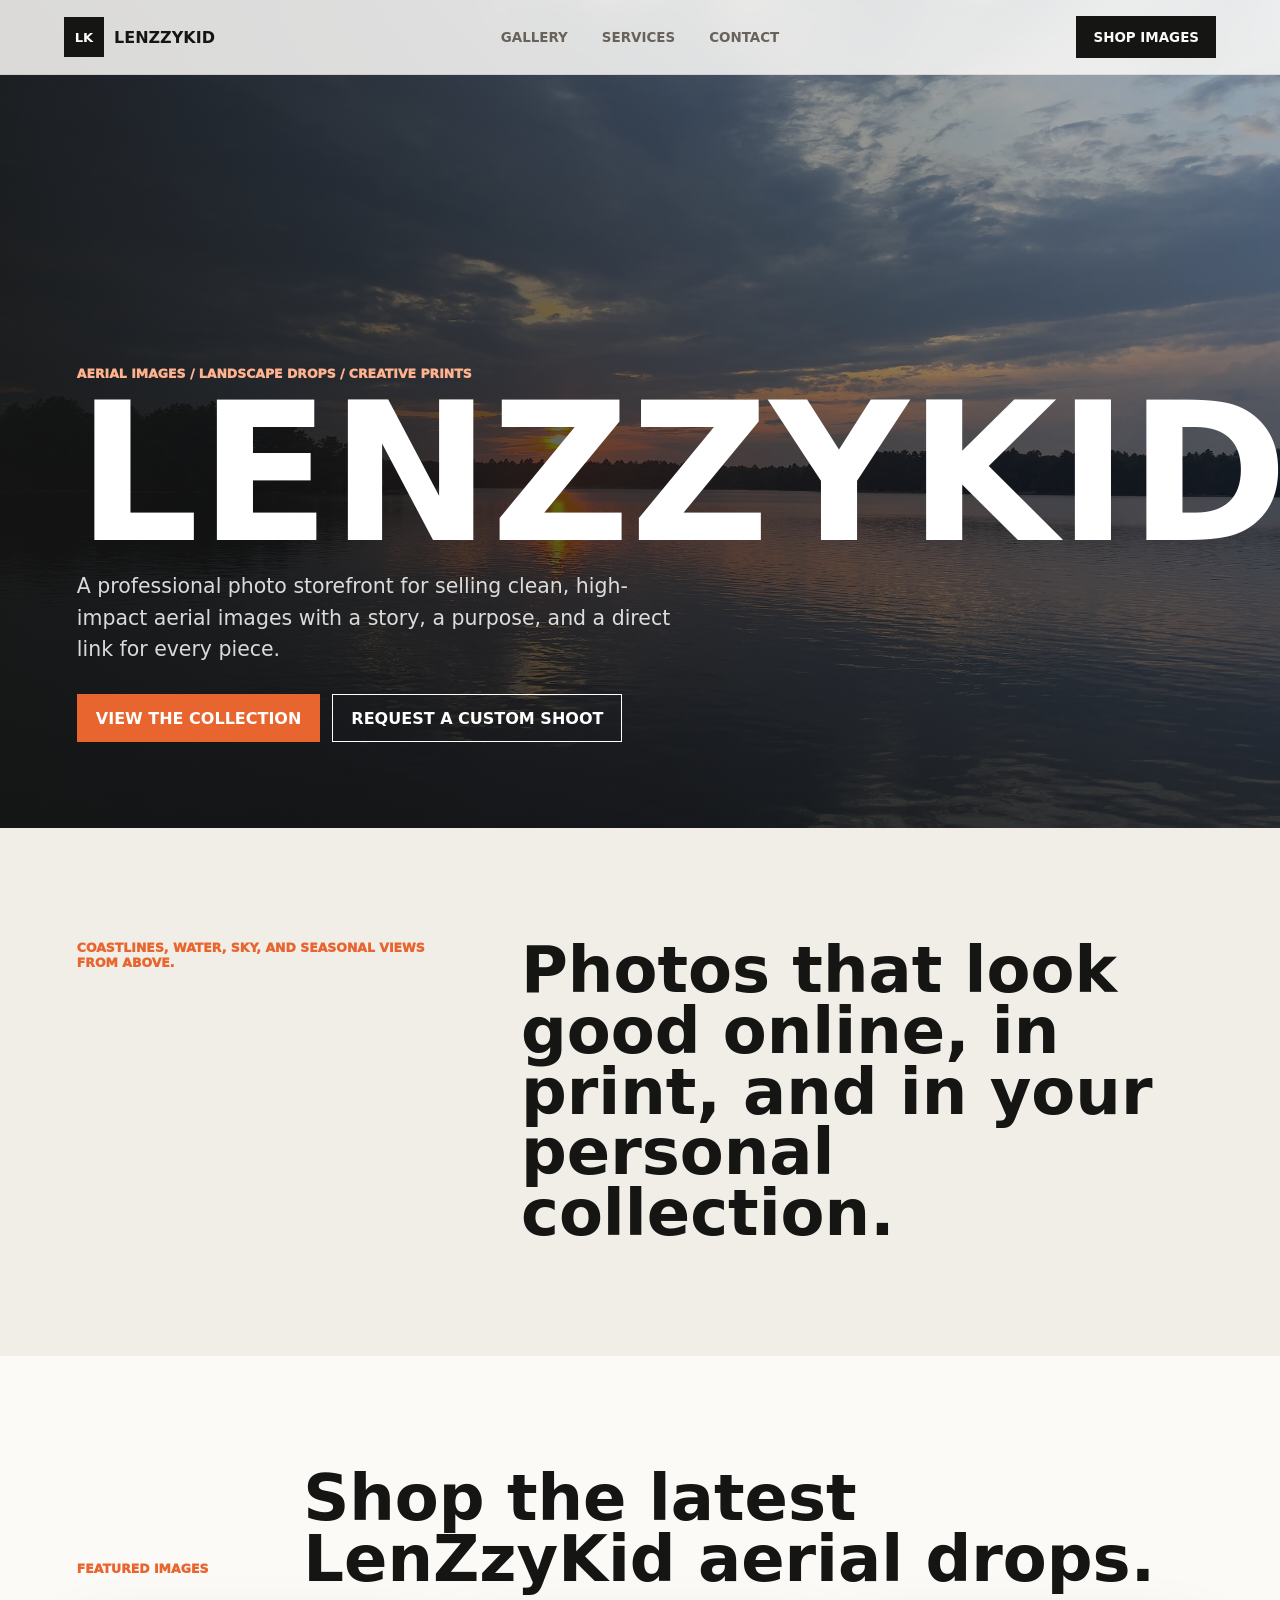
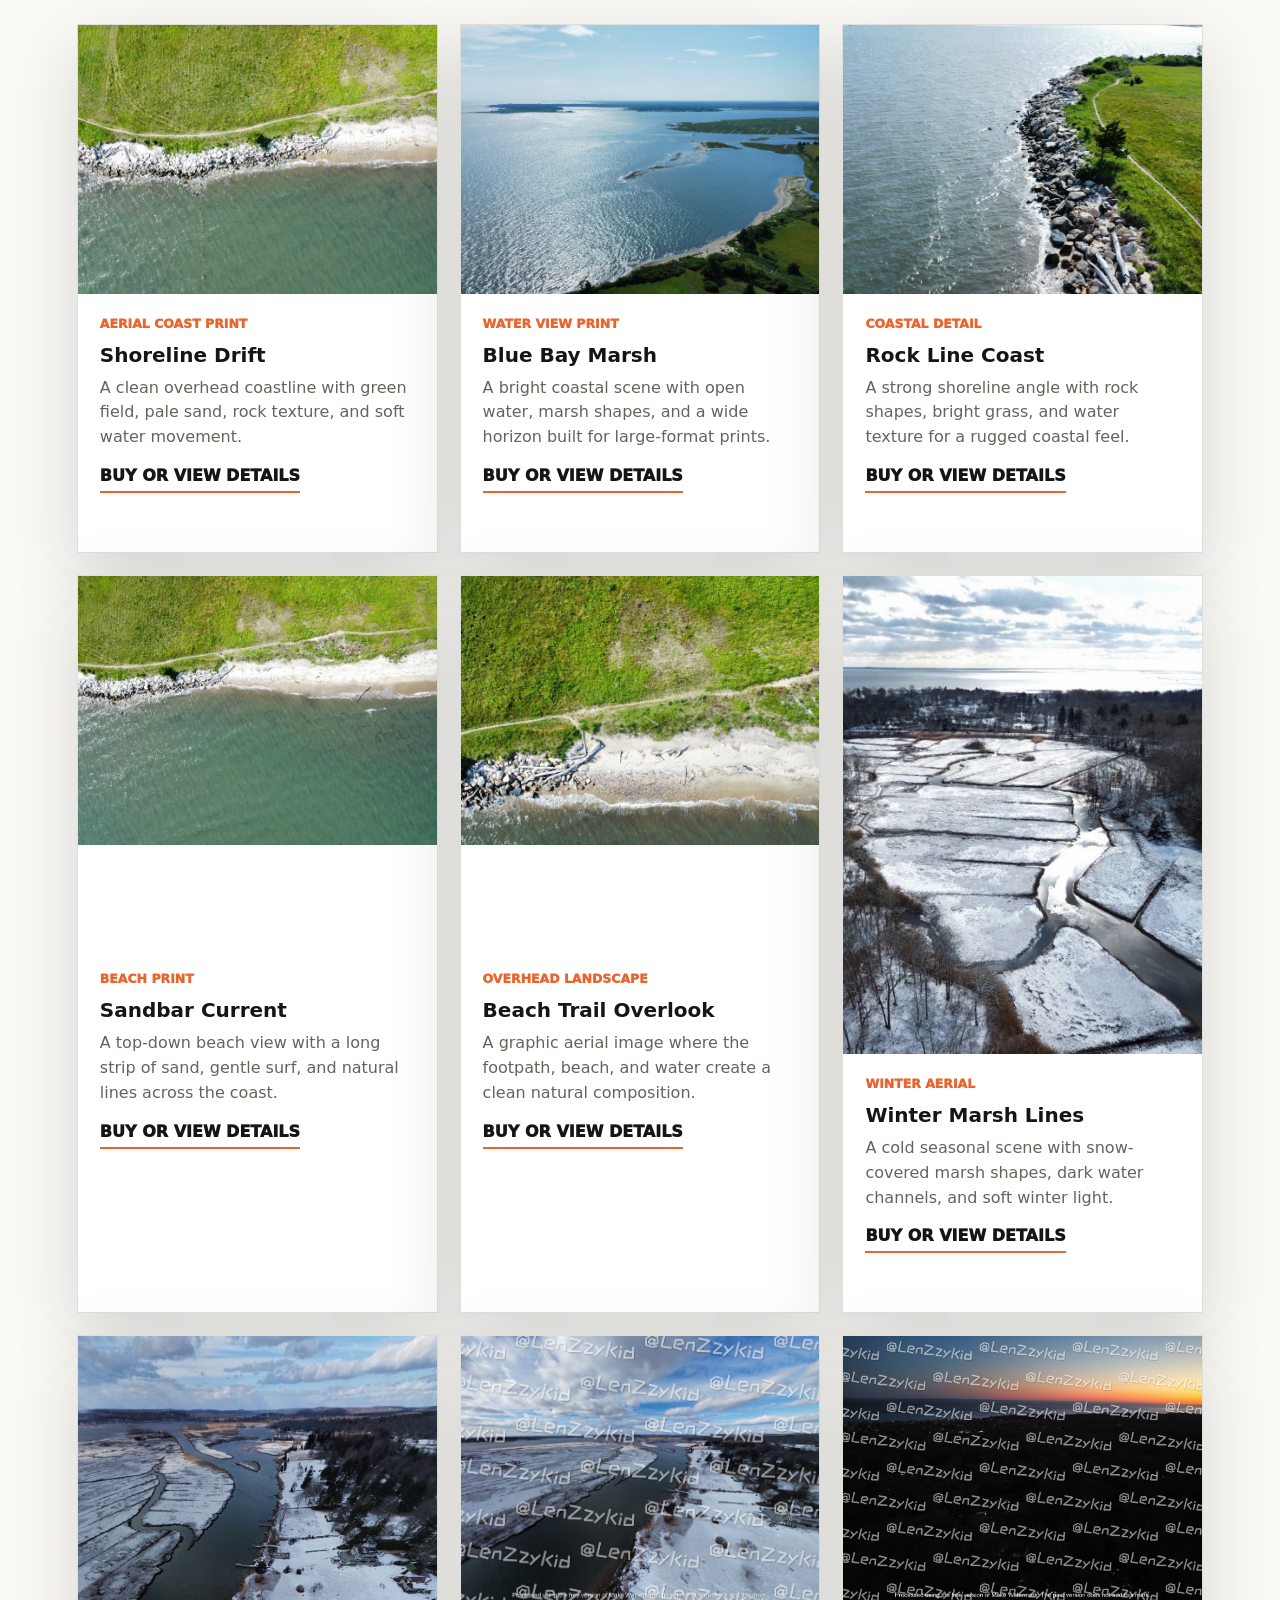
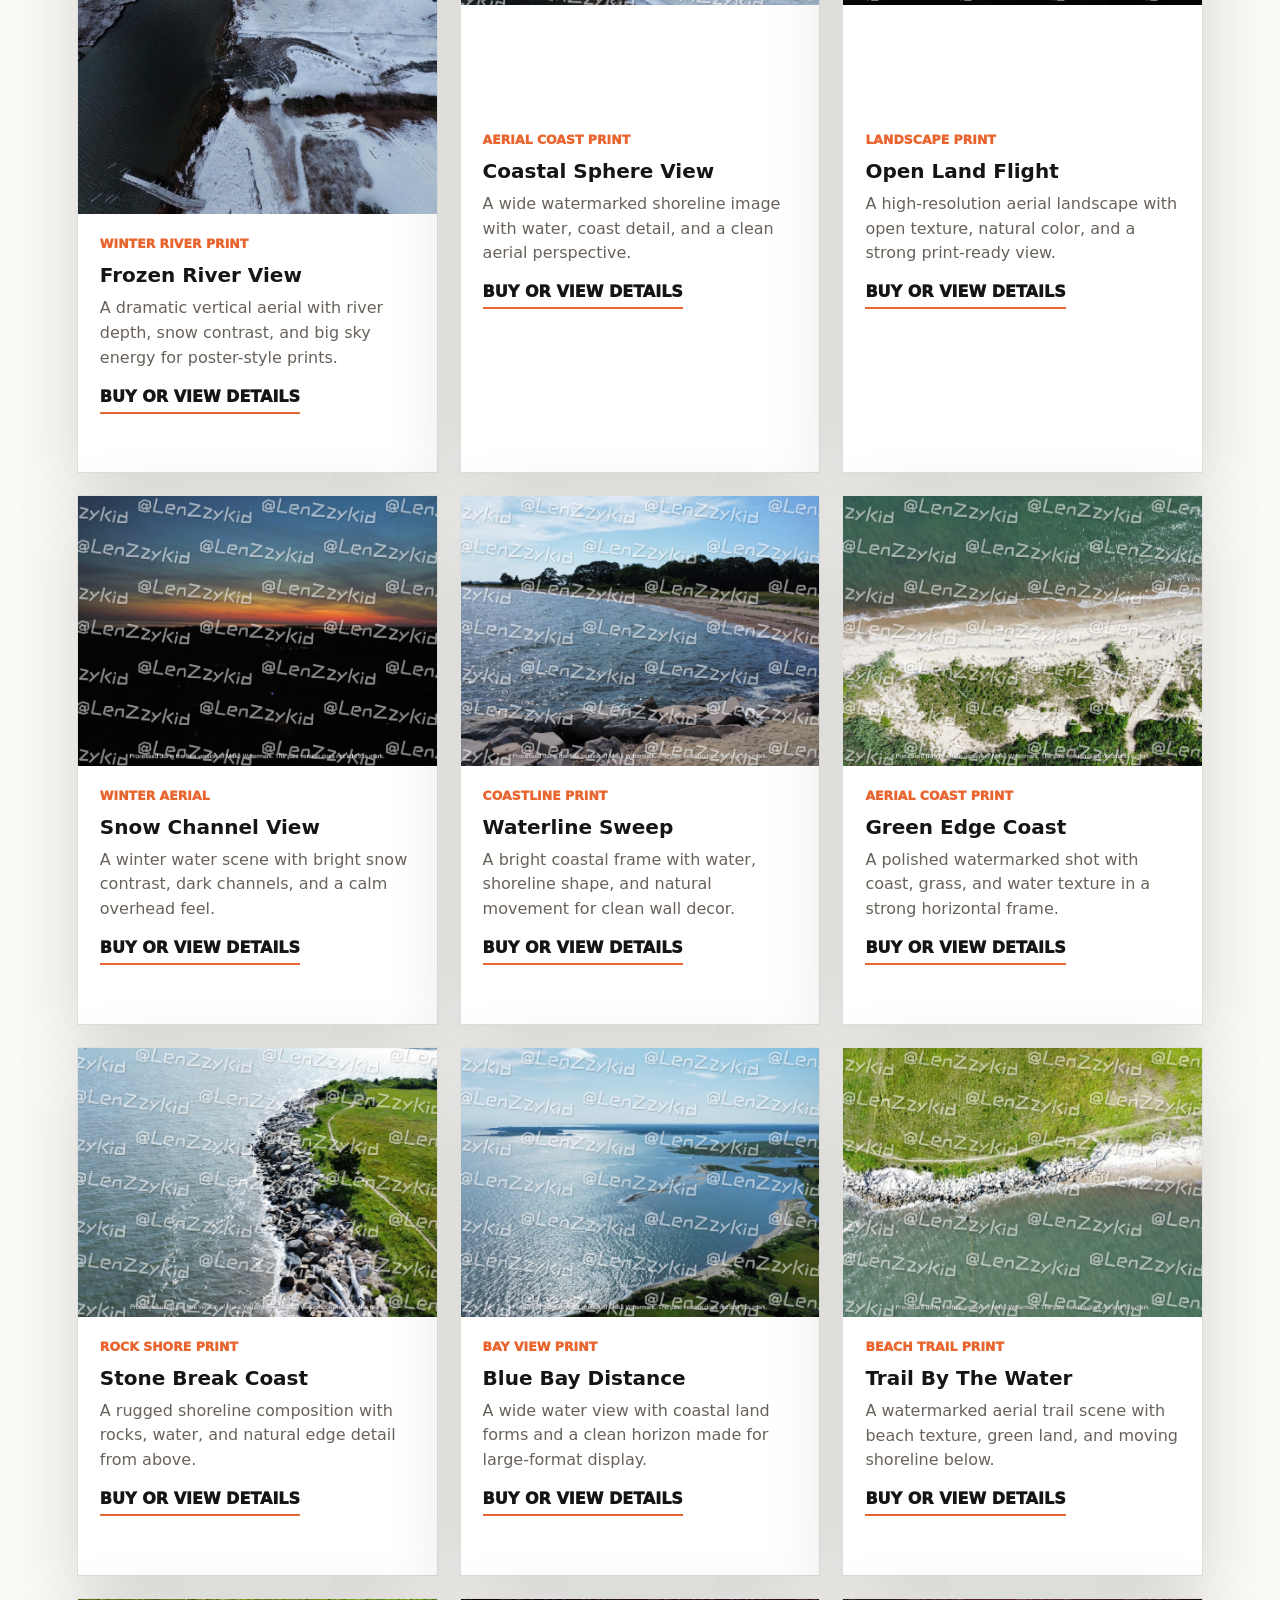
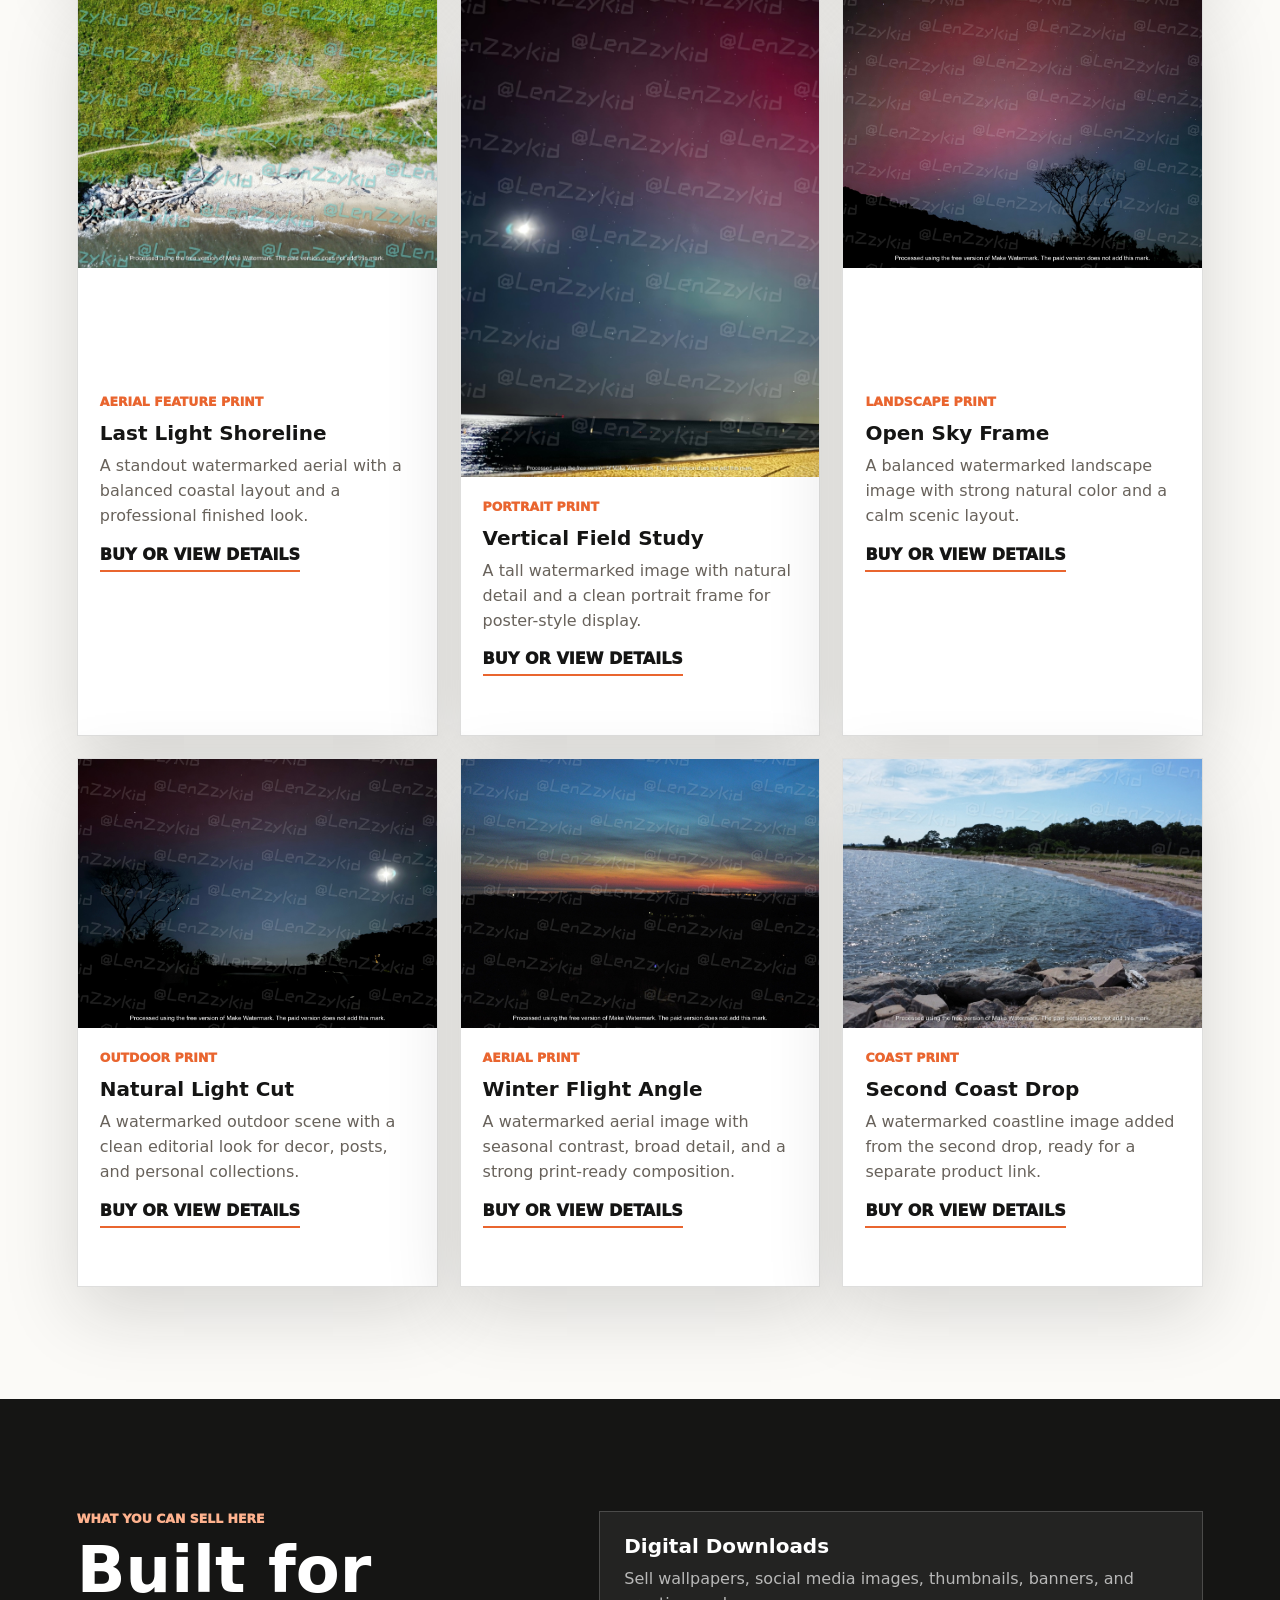
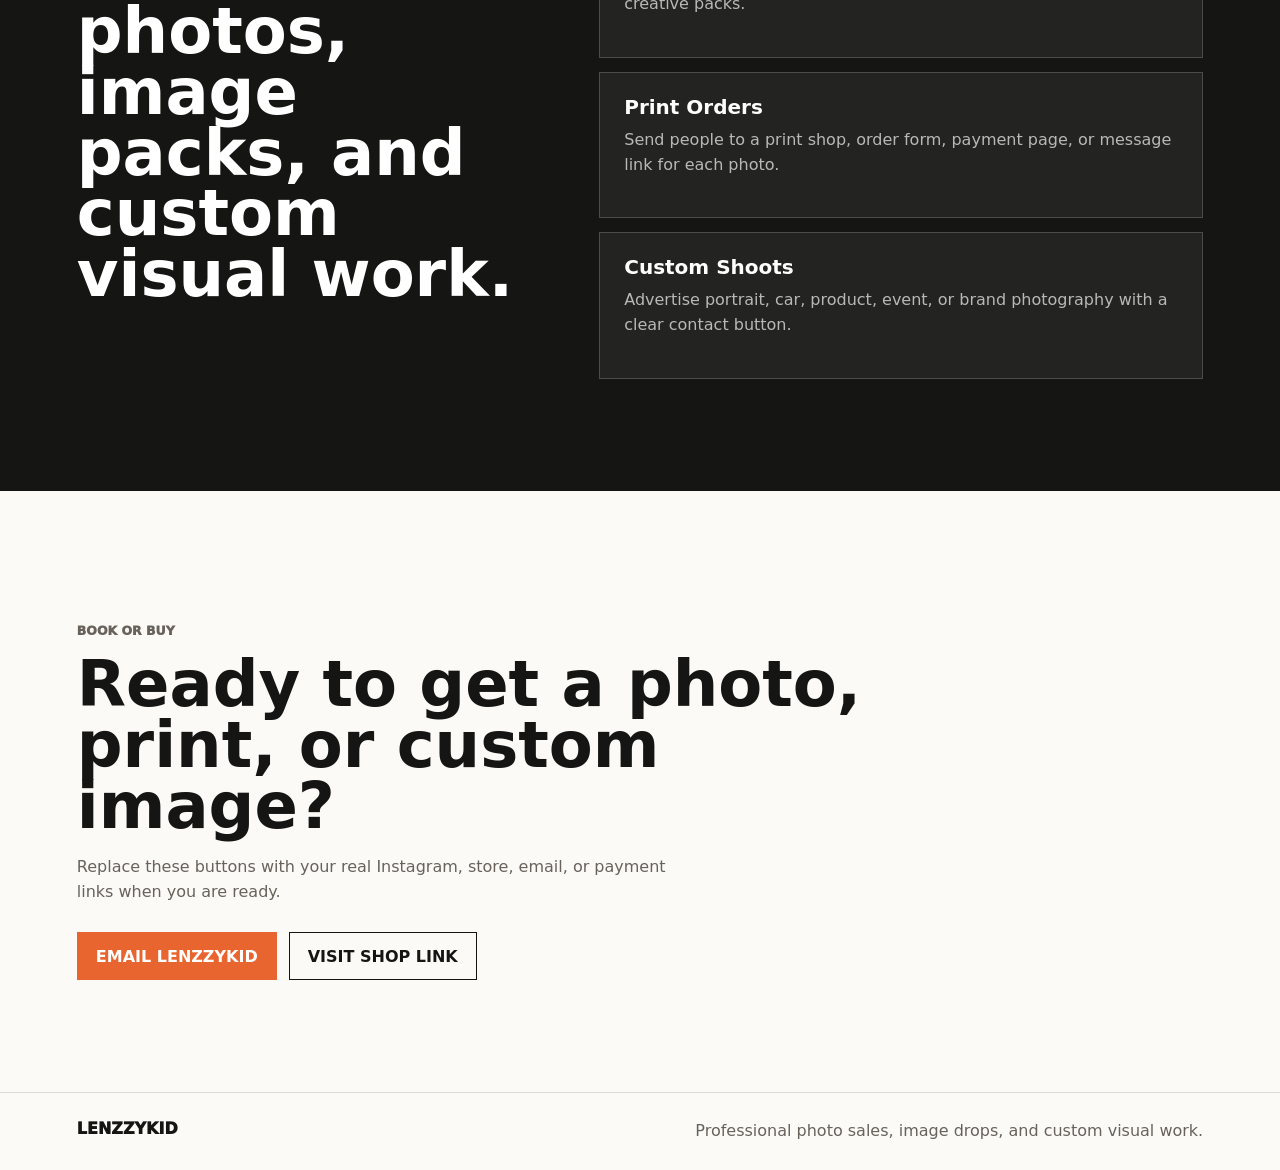
==== commit 6ab31449: "Add watermarked gallery images" ====
--- a/index.html
+++ b/index.html
@@ -167,6 +167,216 @@
               <a class="text-link" href="mailto:hello@lenzzykid.com?subject=Frozen%20River%20View%20print">Buy or view details</a>
             </div>
           </article>
+
+          <article class="photo-card">
+            <img
+              src="assets/zip-photo-01.jpg"
+              alt="Watermarked aerial coastline photo"
+            />
+            <div class="photo-info">
+              <p class="tag">Aerial Coast Print</p>
+              <h3>Coastal Sphere View</h3>
+              <p>
+                A wide watermarked shoreline image with water, coast detail, and a clean aerial perspective.
+              </p>
+              <a class="text-link" href="mailto:hello@lenzzykid.com?subject=Coastal%20Sphere%20View%20print">Buy or view details</a>
+            </div>
+          </article>
+
+          <article class="photo-card">
+            <img
+              src="assets/zip-photo-02.jpg"
+              alt="Watermarked aerial landscape photo"
+            />
+            <div class="photo-info">
+              <p class="tag">Landscape Print</p>
+              <h3>Open Land Flight</h3>
+              <p>
+                A high-resolution aerial landscape with open texture, natural color, and a strong print-ready view.
+              </p>
+              <a class="text-link" href="mailto:hello@lenzzykid.com?subject=Open%20Land%20Flight%20print">Buy or view details</a>
+            </div>
+          </article>
+
+          <article class="photo-card">
+            <img
+              src="assets/zip-photo-03.jpg"
+              alt="Watermarked aerial view of a snowy water landscape"
+            />
+            <div class="photo-info">
+              <p class="tag">Winter Aerial</p>
+              <h3>Snow Channel View</h3>
+              <p>
+                A winter water scene with bright snow contrast, dark channels, and a calm overhead feel.
+              </p>
+              <a class="text-link" href="mailto:hello@lenzzykid.com?subject=Snow%20Channel%20View%20print">Buy or view details</a>
+            </div>
+          </article>
+
+          <article class="photo-card">
+            <img
+              src="assets/zip-photo-04.jpg"
+              alt="Watermarked aerial coastal photo"
+            />
+            <div class="photo-info">
+              <p class="tag">Coastline Print</p>
+              <h3>Waterline Sweep</h3>
+              <p>
+                A bright coastal frame with water, shoreline shape, and natural movement for clean wall decor.
+              </p>
+              <a class="text-link" href="mailto:hello@lenzzykid.com?subject=Waterline%20Sweep%20print">Buy or view details</a>
+            </div>
+          </article>
+
+          <article class="photo-card">
+            <img
+              src="assets/zip-photo-05.jpg"
+              alt="Watermarked aerial coastline photo"
+            />
+            <div class="photo-info">
+              <p class="tag">Aerial Coast Print</p>
+              <h3>Green Edge Coast</h3>
+              <p>
+                A polished watermarked shot with coast, grass, and water texture in a strong horizontal frame.
+              </p>
+              <a class="text-link" href="mailto:hello@lenzzykid.com?subject=Green%20Edge%20Coast%20print">Buy or view details</a>
+            </div>
+          </article>
+
+          <article class="photo-card">
+            <img
+              src="assets/zip-photo-06.jpg"
+              alt="Watermarked rocky shoreline aerial photo"
+            />
+            <div class="photo-info">
+              <p class="tag">Rock Shore Print</p>
+              <h3>Stone Break Coast</h3>
+              <p>
+                A rugged shoreline composition with rocks, water, and natural edge detail from above.
+              </p>
+              <a class="text-link" href="mailto:hello@lenzzykid.com?subject=Stone%20Break%20Coast%20print">Buy or view details</a>
+            </div>
+          </article>
+
+          <article class="photo-card">
+            <img
+              src="assets/zip-photo-07.jpg"
+              alt="Watermarked wide bay aerial photo"
+            />
+            <div class="photo-info">
+              <p class="tag">Bay View Print</p>
+              <h3>Blue Bay Distance</h3>
+              <p>
+                A wide water view with coastal land forms and a clean horizon made for large-format display.
+              </p>
+              <a class="text-link" href="mailto:hello@lenzzykid.com?subject=Blue%20Bay%20Distance%20print">Buy or view details</a>
+            </div>
+          </article>
+
+          <article class="photo-card">
+            <img
+              src="assets/zip-photo-09.jpg"
+              alt="Watermarked overhead beach trail and shoreline photo"
+            />
+            <div class="photo-info">
+              <p class="tag">Beach Trail Print</p>
+              <h3>Trail By The Water</h3>
+              <p>
+                A watermarked aerial trail scene with beach texture, green land, and moving shoreline below.
+              </p>
+              <a class="text-link" href="mailto:hello@lenzzykid.com?subject=Trail%20By%20The%20Water%20print">Buy or view details</a>
+            </div>
+          </article>
+
+          <article class="photo-card">
+            <img
+              src="assets/zip-photo-10.jpg"
+              alt="Watermarked aerial shoreline photo"
+            />
+            <div class="photo-info">
+              <p class="tag">Aerial Feature Print</p>
+              <h3>Last Light Shoreline</h3>
+              <p>
+                A standout watermarked aerial with a balanced coastal layout and a professional finished look.
+              </p>
+              <a class="text-link" href="mailto:hello@lenzzykid.com?subject=Last%20Light%20Shoreline%20print">Buy or view details</a>
+            </div>
+          </article>
+
+          <article class="photo-card portrait">
+            <img
+              src="assets/zip2-photo-01.jpg"
+              alt="Watermarked portrait-format landscape photo"
+            />
+            <div class="photo-info">
+              <p class="tag">Portrait Print</p>
+              <h3>Vertical Field Study</h3>
+              <p>
+                A tall watermarked image with natural detail and a clean portrait frame for poster-style display.
+              </p>
+              <a class="text-link" href="mailto:hello@lenzzykid.com?subject=Vertical%20Field%20Study%20print">Buy or view details</a>
+            </div>
+          </article>
+
+          <article class="photo-card">
+            <img
+              src="assets/zip2-photo-02.jpg"
+              alt="Watermarked landscape photo"
+            />
+            <div class="photo-info">
+              <p class="tag">Landscape Print</p>
+              <h3>Open Sky Frame</h3>
+              <p>
+                A balanced watermarked landscape image with strong natural color and a calm scenic layout.
+              </p>
+              <a class="text-link" href="mailto:hello@lenzzykid.com?subject=Open%20Sky%20Frame%20print">Buy or view details</a>
+            </div>
+          </article>
+
+          <article class="photo-card">
+            <img
+              src="assets/zip2-photo-03.jpg"
+              alt="Watermarked outdoor landscape photo"
+            />
+            <div class="photo-info">
+              <p class="tag">Outdoor Print</p>
+              <h3>Natural Light Cut</h3>
+              <p>
+                A watermarked outdoor scene with a clean editorial look for decor, posts, and personal collections.
+              </p>
+              <a class="text-link" href="mailto:hello@lenzzykid.com?subject=Natural%20Light%20Cut%20print">Buy or view details</a>
+            </div>
+          </article>
+
+          <article class="photo-card">
+            <img
+              src="assets/zip2-photo-04.jpg"
+              alt="Watermarked aerial winter landscape photo"
+            />
+            <div class="photo-info">
+              <p class="tag">Aerial Print</p>
+              <h3>Winter Flight Angle</h3>
+              <p>
+                A watermarked aerial image with seasonal contrast, broad detail, and a strong print-ready composition.
+              </p>
+              <a class="text-link" href="mailto:hello@lenzzykid.com?subject=Winter%20Flight%20Angle%20print">Buy or view details</a>
+            </div>
+          </article>
+
+          <article class="photo-card">
+            <img
+              src="assets/zip2-photo-05.jpg"
+              alt="Watermarked aerial coast photo"
+            />
+            <div class="photo-info">
+              <p class="tag">Coast Print</p>
+              <h3>Second Coast Drop</h3>
+              <p>
+                A watermarked coastline image added from the second drop, ready for a separate product link.
+              </p>
+              <a class="text-link" href="mailto:hello@lenzzykid.com?subject=Second%20Coast%20Drop%20print">Buy or view details</a>
+            </div>
+          </article>
         </div>
       </section>
 
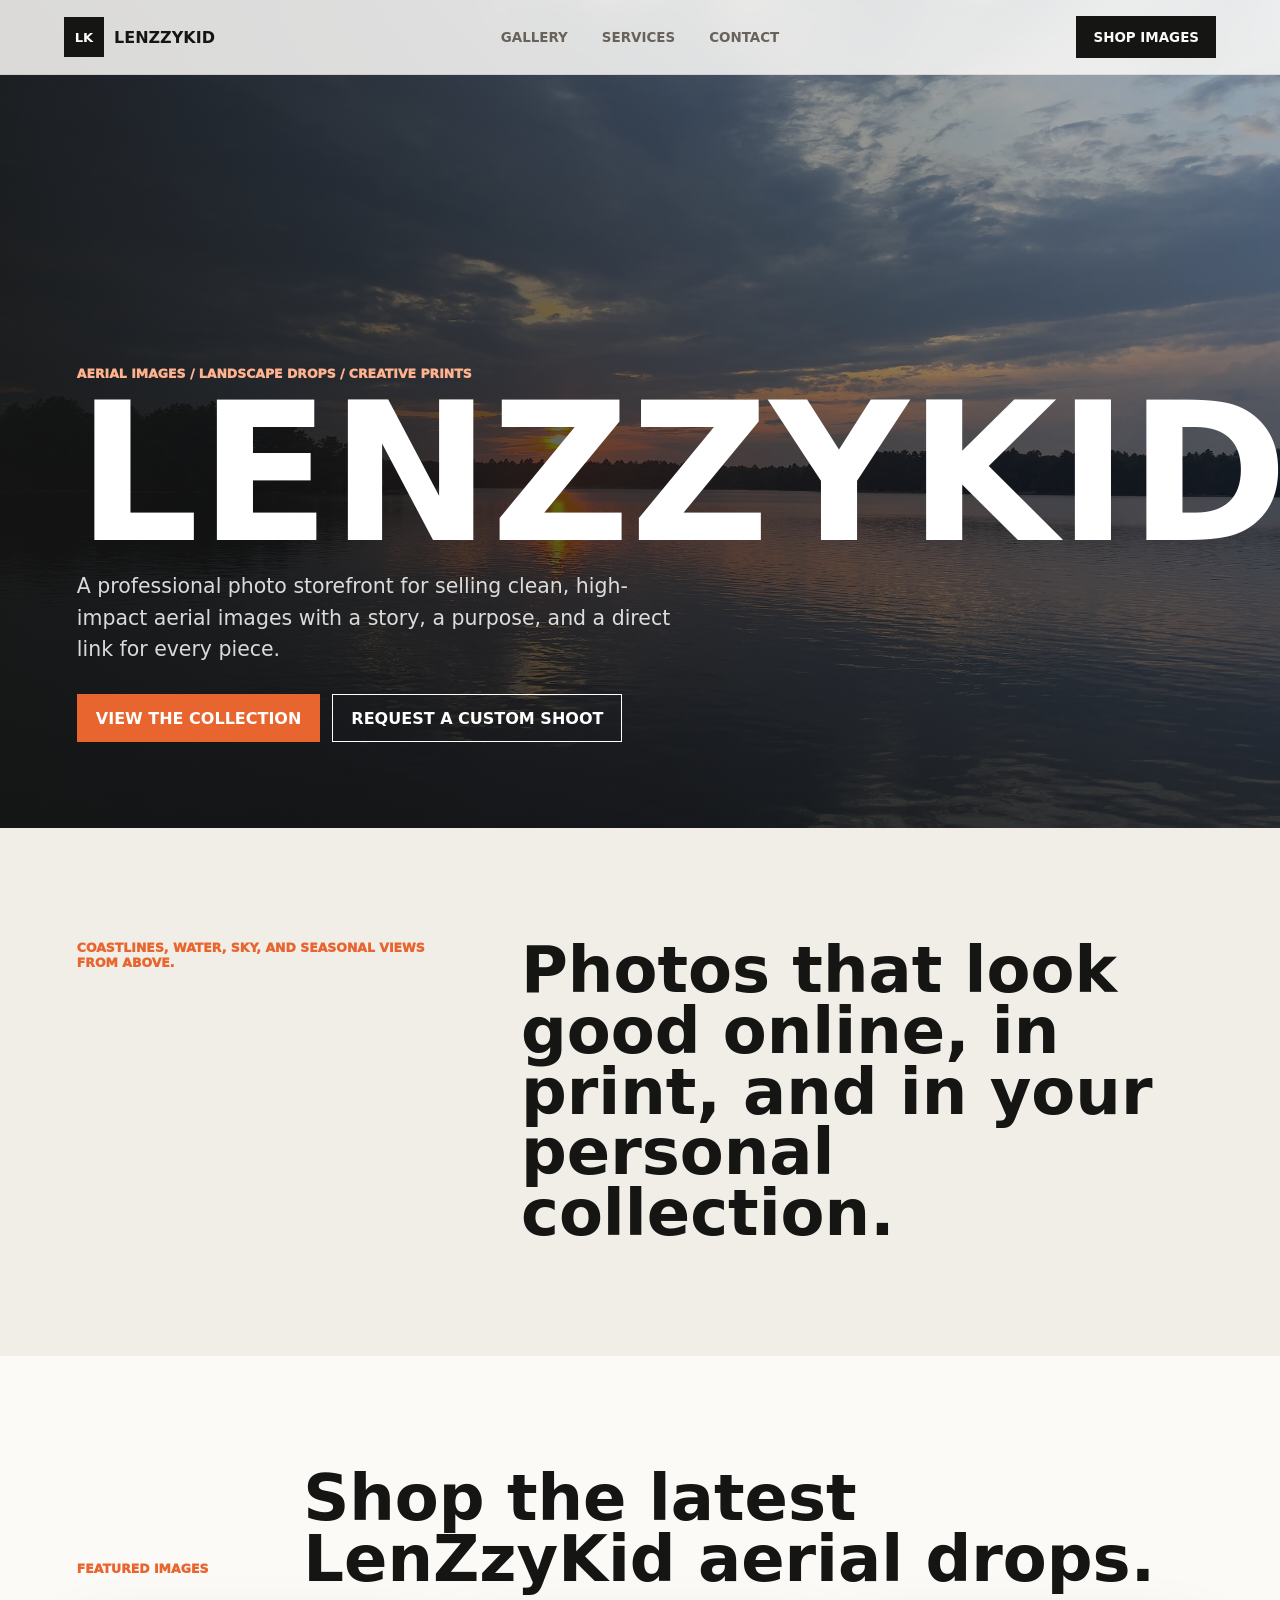
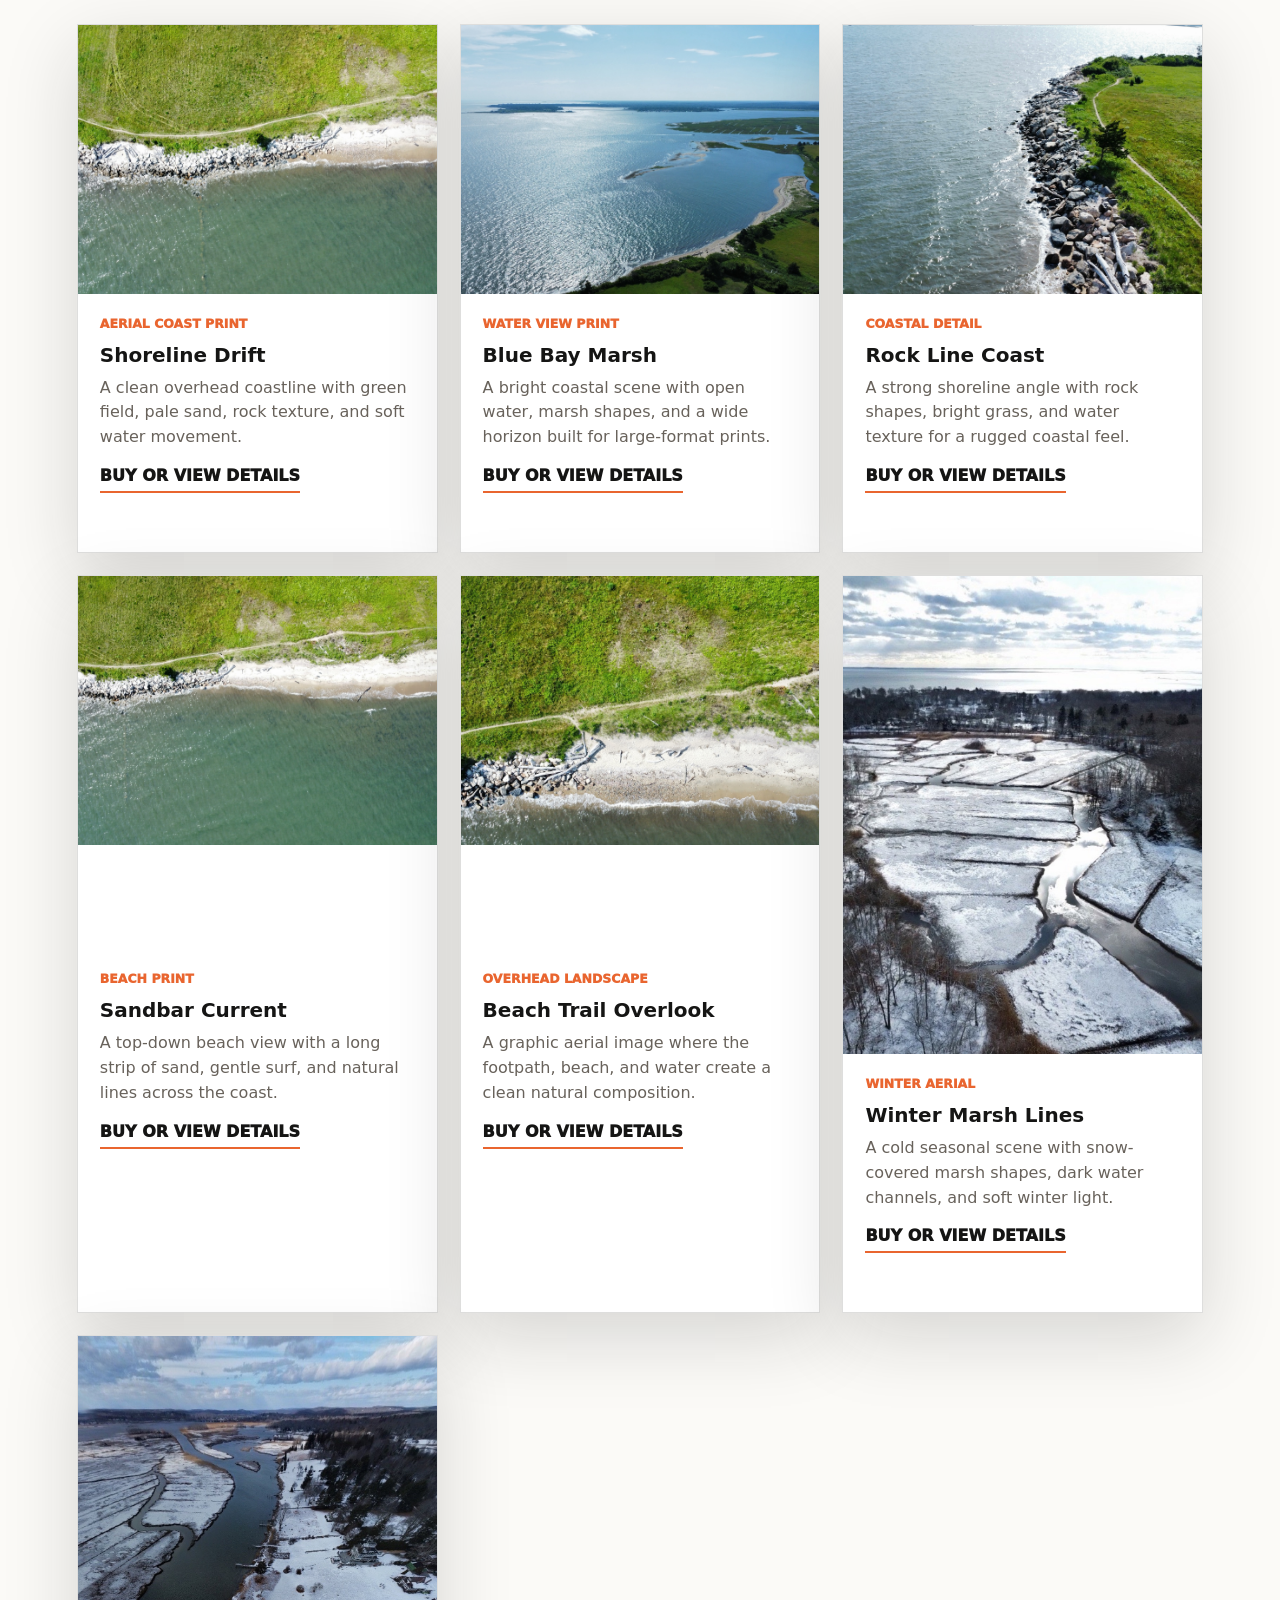
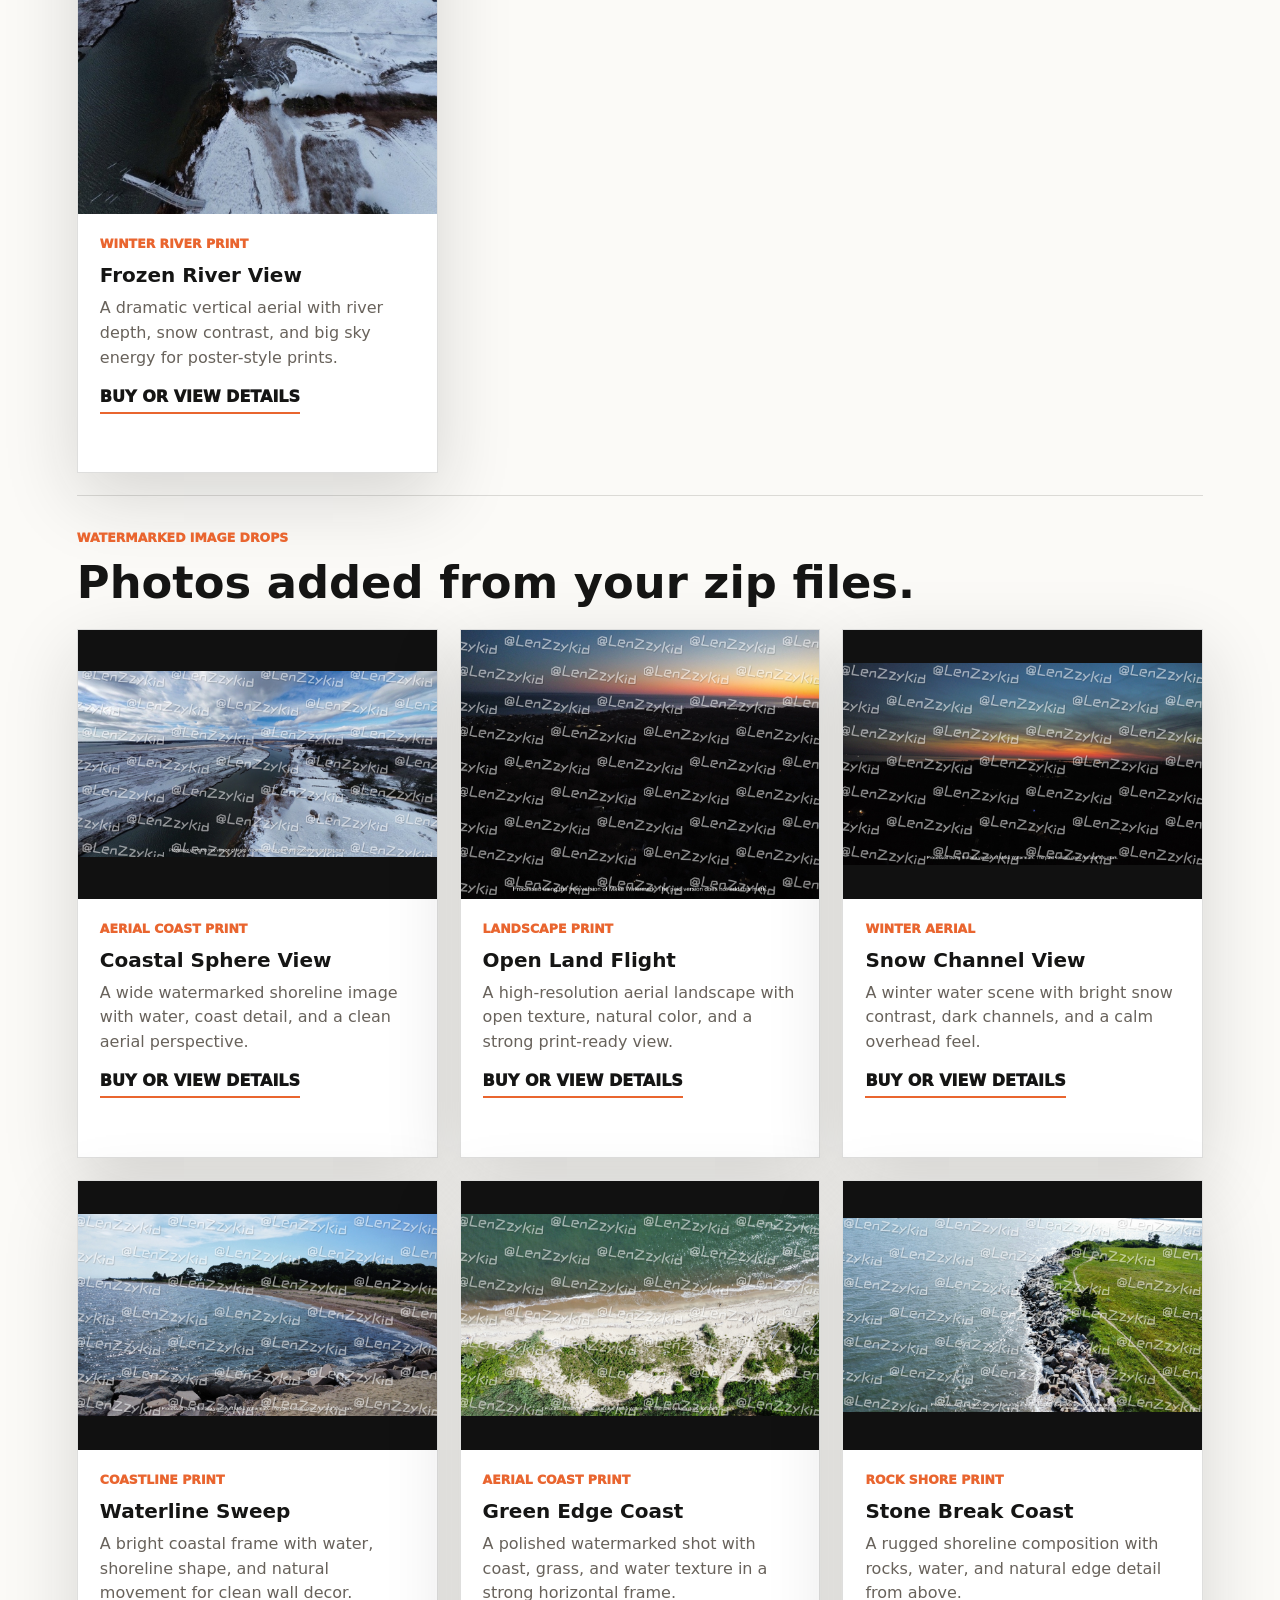
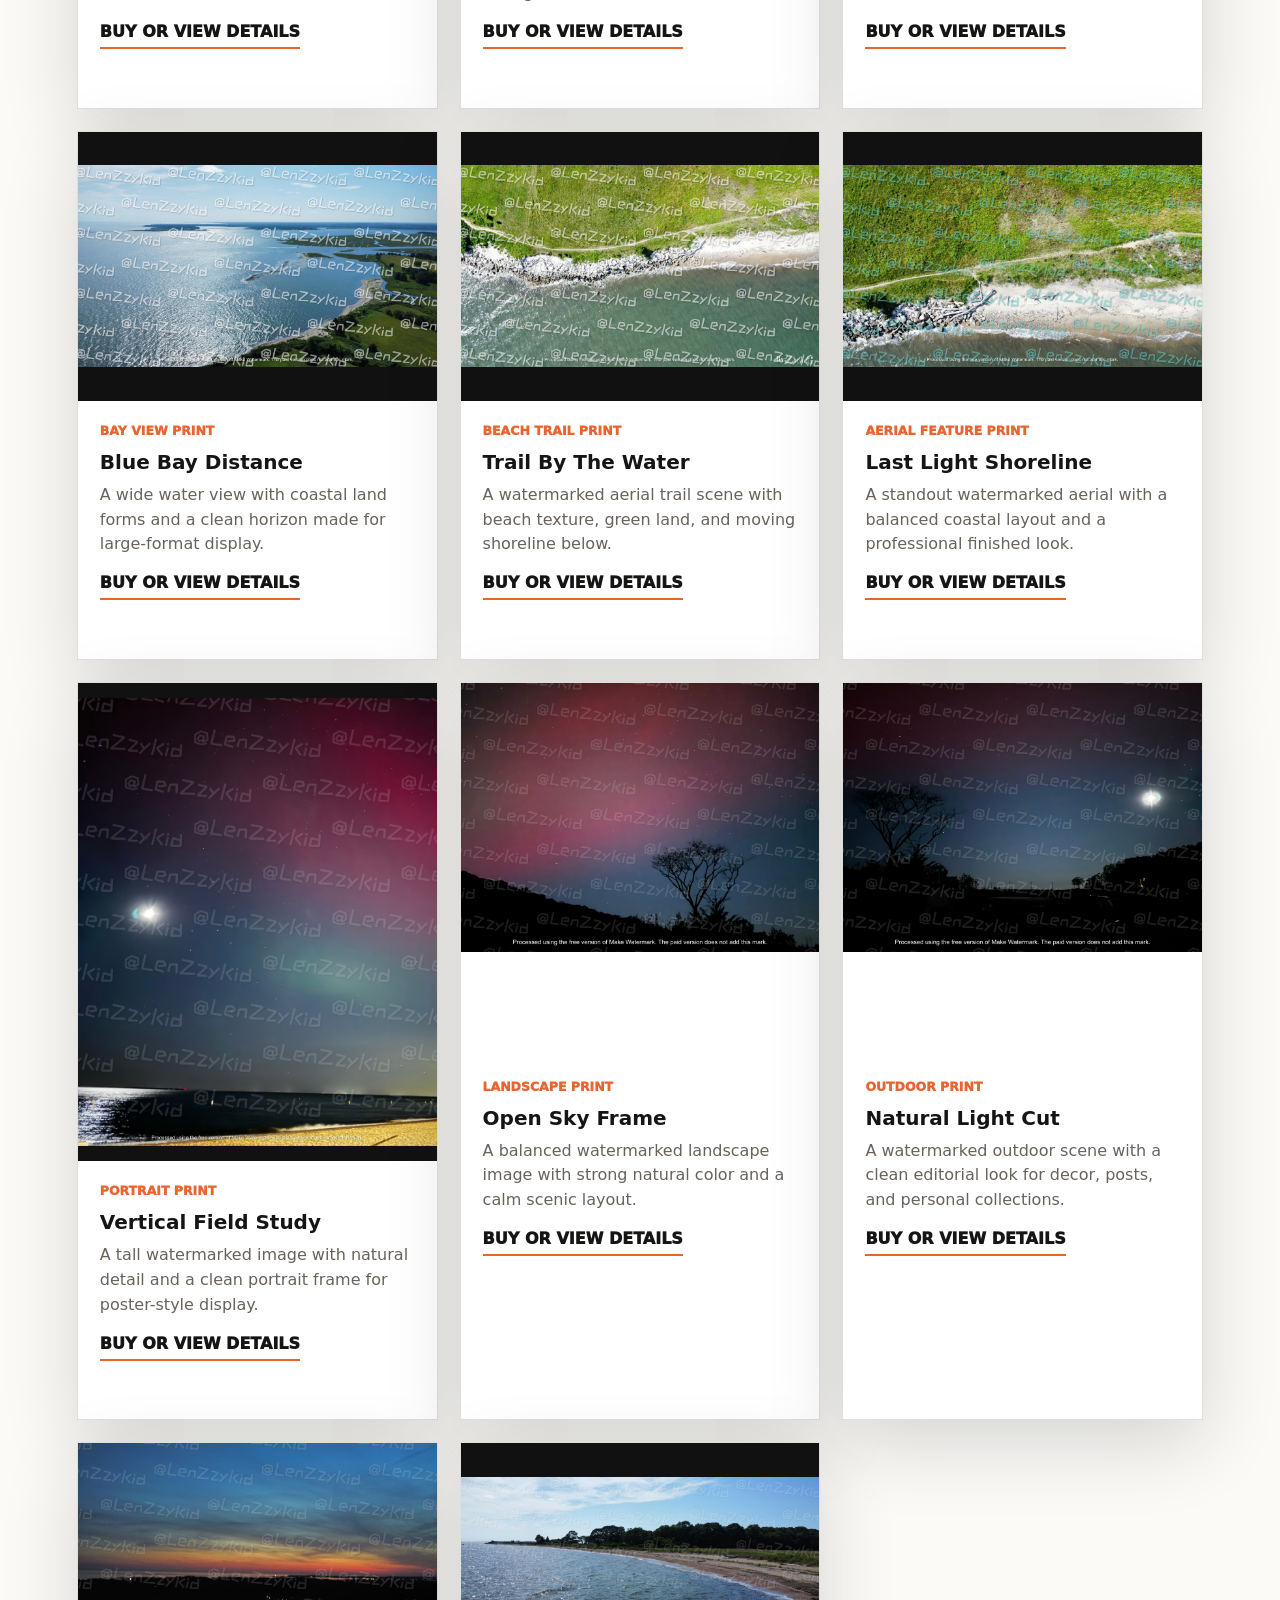
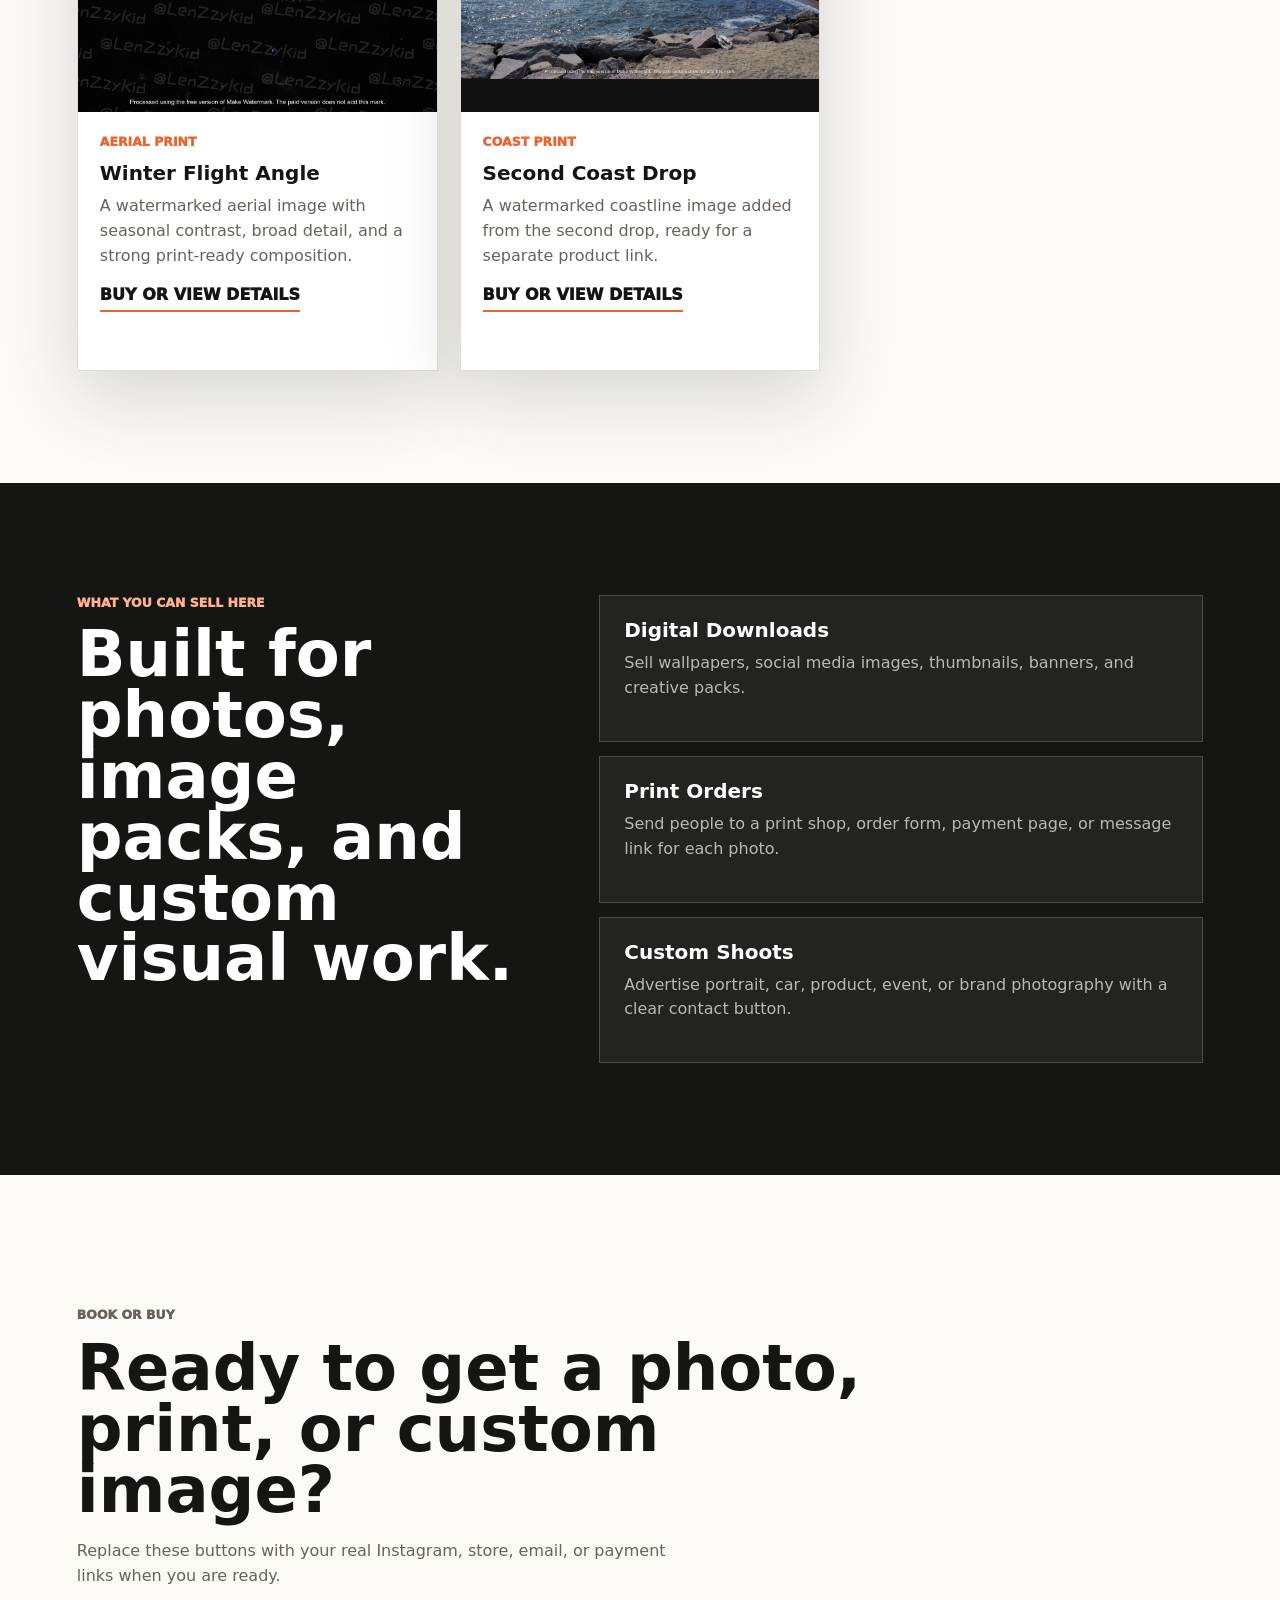
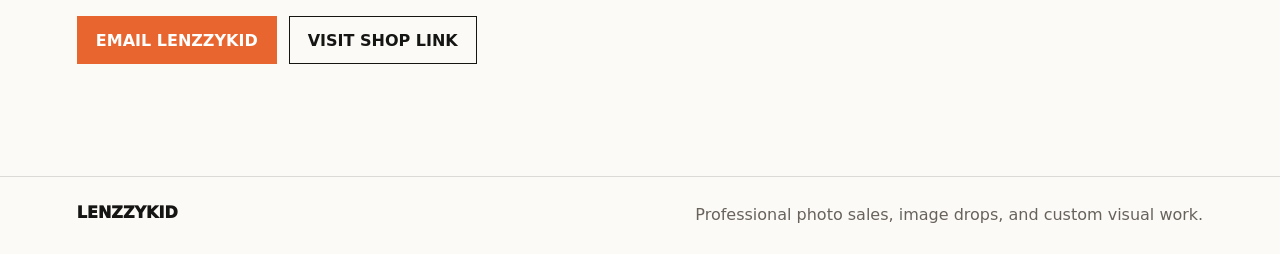
==== commit 4a16ab46: "Show watermarked images clearly" ====
--- a/index.html
+++ b/index.html
@@ -168,9 +168,14 @@
             </div>
           </article>
 
-          <article class="photo-card">
-            <img
-              src="assets/zip-photo-01.jpg"
+          <div class="gallery-divider">
+            <p class="eyebrow">Watermarked image drops</p>
+            <h3>Photos added from your zip files.</h3>
+          </div>
+
+          <article class="photo-card">
+            <img
+              src="assets/zip-photo-01.jpg?v=2"
               alt="Watermarked aerial coastline photo"
             />
             <div class="photo-info">
@@ -185,7 +190,7 @@
 
           <article class="photo-card">
             <img
-              src="assets/zip-photo-02.jpg"
+              src="assets/zip-photo-02.jpg?v=2"
               alt="Watermarked aerial landscape photo"
             />
             <div class="photo-info">
@@ -200,7 +205,7 @@
 
           <article class="photo-card">
             <img
-              src="assets/zip-photo-03.jpg"
+              src="assets/zip-photo-03.jpg?v=2"
               alt="Watermarked aerial view of a snowy water landscape"
             />
             <div class="photo-info">
@@ -215,7 +220,7 @@
 
           <article class="photo-card">
             <img
-              src="assets/zip-photo-04.jpg"
+              src="assets/zip-photo-04.jpg?v=2"
               alt="Watermarked aerial coastal photo"
             />
             <div class="photo-info">
@@ -230,7 +235,7 @@
 
           <article class="photo-card">
             <img
-              src="assets/zip-photo-05.jpg"
+              src="assets/zip-photo-05.jpg?v=2"
               alt="Watermarked aerial coastline photo"
             />
             <div class="photo-info">
@@ -245,7 +250,7 @@
 
           <article class="photo-card">
             <img
-              src="assets/zip-photo-06.jpg"
+              src="assets/zip-photo-06.jpg?v=2"
               alt="Watermarked rocky shoreline aerial photo"
             />
             <div class="photo-info">
@@ -260,7 +265,7 @@
 
           <article class="photo-card">
             <img
-              src="assets/zip-photo-07.jpg"
+              src="assets/zip-photo-07.jpg?v=2"
               alt="Watermarked wide bay aerial photo"
             />
             <div class="photo-info">
@@ -275,7 +280,7 @@
 
           <article class="photo-card">
             <img
-              src="assets/zip-photo-09.jpg"
+              src="assets/zip-photo-09.jpg?v=2"
               alt="Watermarked overhead beach trail and shoreline photo"
             />
             <div class="photo-info">
@@ -290,7 +295,7 @@
 
           <article class="photo-card">
             <img
-              src="assets/zip-photo-10.jpg"
+              src="assets/zip-photo-10.jpg?v=2"
               alt="Watermarked aerial shoreline photo"
             />
             <div class="photo-info">
@@ -305,7 +310,7 @@
 
           <article class="photo-card portrait">
             <img
-              src="assets/zip2-photo-01.jpg"
+              src="assets/zip2-photo-01.jpg?v=2"
               alt="Watermarked portrait-format landscape photo"
             />
             <div class="photo-info">
@@ -320,7 +325,7 @@
 
           <article class="photo-card">
             <img
-              src="assets/zip2-photo-02.jpg"
+              src="assets/zip2-photo-02.jpg?v=2"
               alt="Watermarked landscape photo"
             />
             <div class="photo-info">
@@ -335,7 +340,7 @@
 
           <article class="photo-card">
             <img
-              src="assets/zip2-photo-03.jpg"
+              src="assets/zip2-photo-03.jpg?v=2"
               alt="Watermarked outdoor landscape photo"
             />
             <div class="photo-info">
@@ -350,7 +355,7 @@
 
           <article class="photo-card">
             <img
-              src="assets/zip2-photo-04.jpg"
+              src="assets/zip2-photo-04.jpg?v=2"
               alt="Watermarked aerial winter landscape photo"
             />
             <div class="photo-info">
@@ -365,7 +370,7 @@
 
           <article class="photo-card">
             <img
-              src="assets/zip2-photo-05.jpg"
+              src="assets/zip2-photo-05.jpg?v=2"
               alt="Watermarked aerial coast photo"
             />
             <div class="photo-info">
--- a/styles.css
+++ b/styles.css
@@ -265,14 +265,36 @@
   box-shadow: var(--shadow);
 }
 
+.gallery-divider {
+  grid-column: 1 / -1;
+  border-top: 1px solid var(--line);
+  padding-top: 34px;
+}
+
+.gallery-divider h3 {
+  margin-bottom: 0;
+  font-size: clamp(1.8rem, 3.5vw, 3rem);
+}
+
 .photo-card img {
   aspect-ratio: 4 / 3;
   object-fit: cover;
 }
 
+.photo-card img[src*="zip-photo"],
+.photo-card img[src*="zip2-photo"] {
+  background: #111;
+  object-fit: contain;
+}
+
 .photo-card.portrait img {
   aspect-ratio: 3 / 4;
   object-position: center 34%;
+}
+
+.photo-card.portrait img[src*="zip-photo"],
+.photo-card.portrait img[src*="zip2-photo"] {
+  object-position: center;
 }
 
 .photo-info {
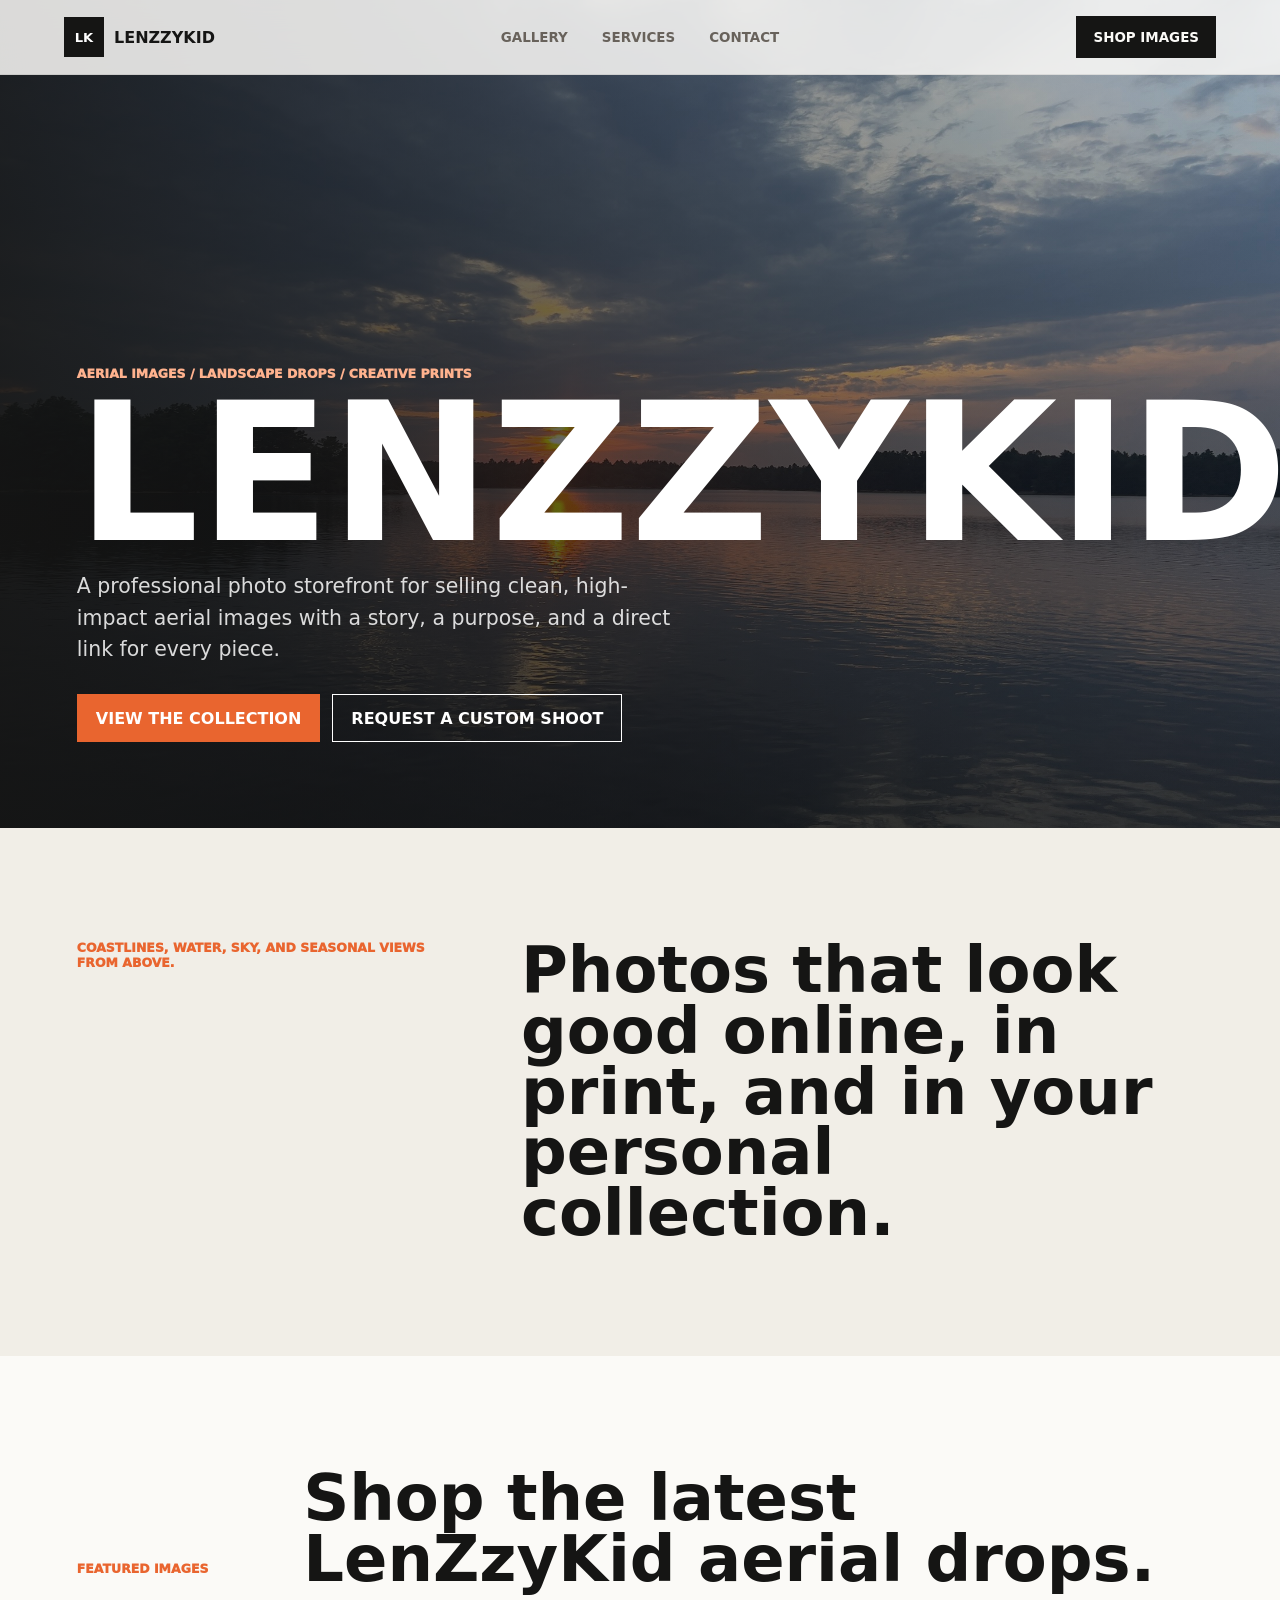
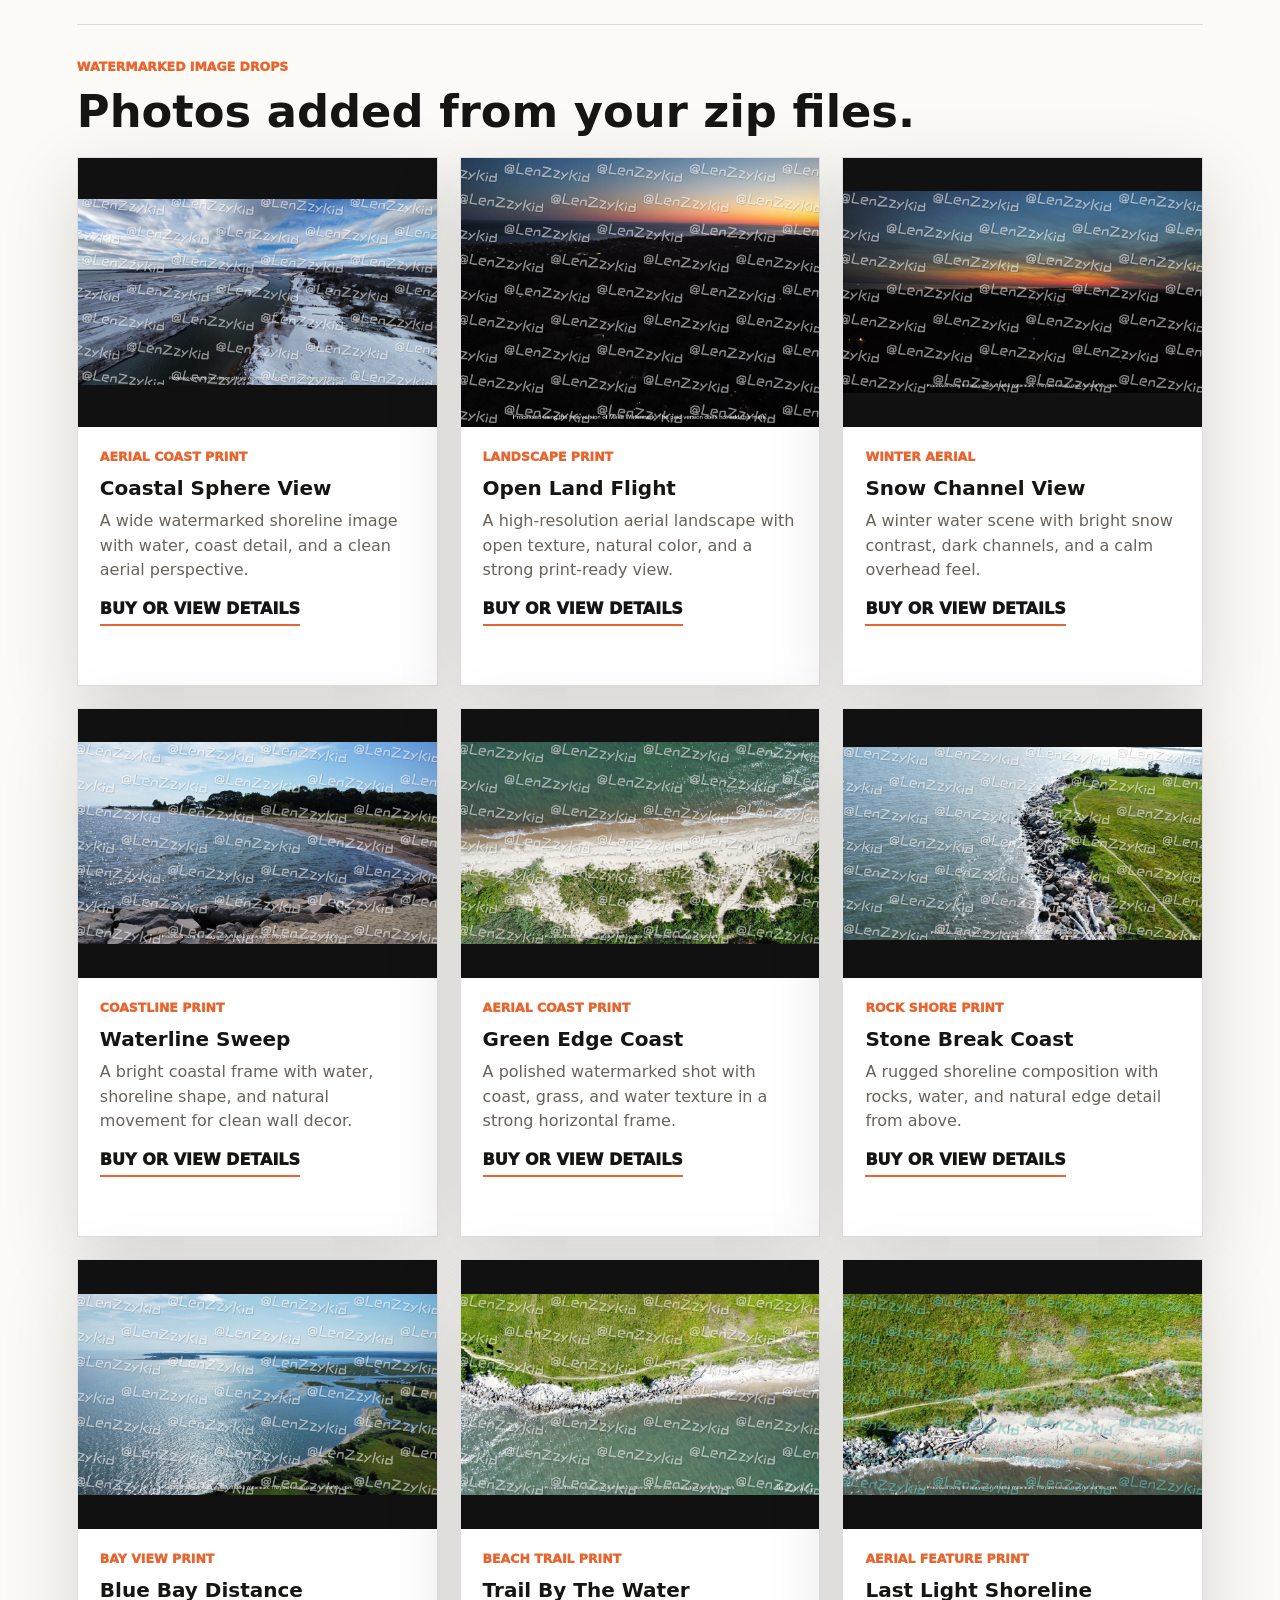
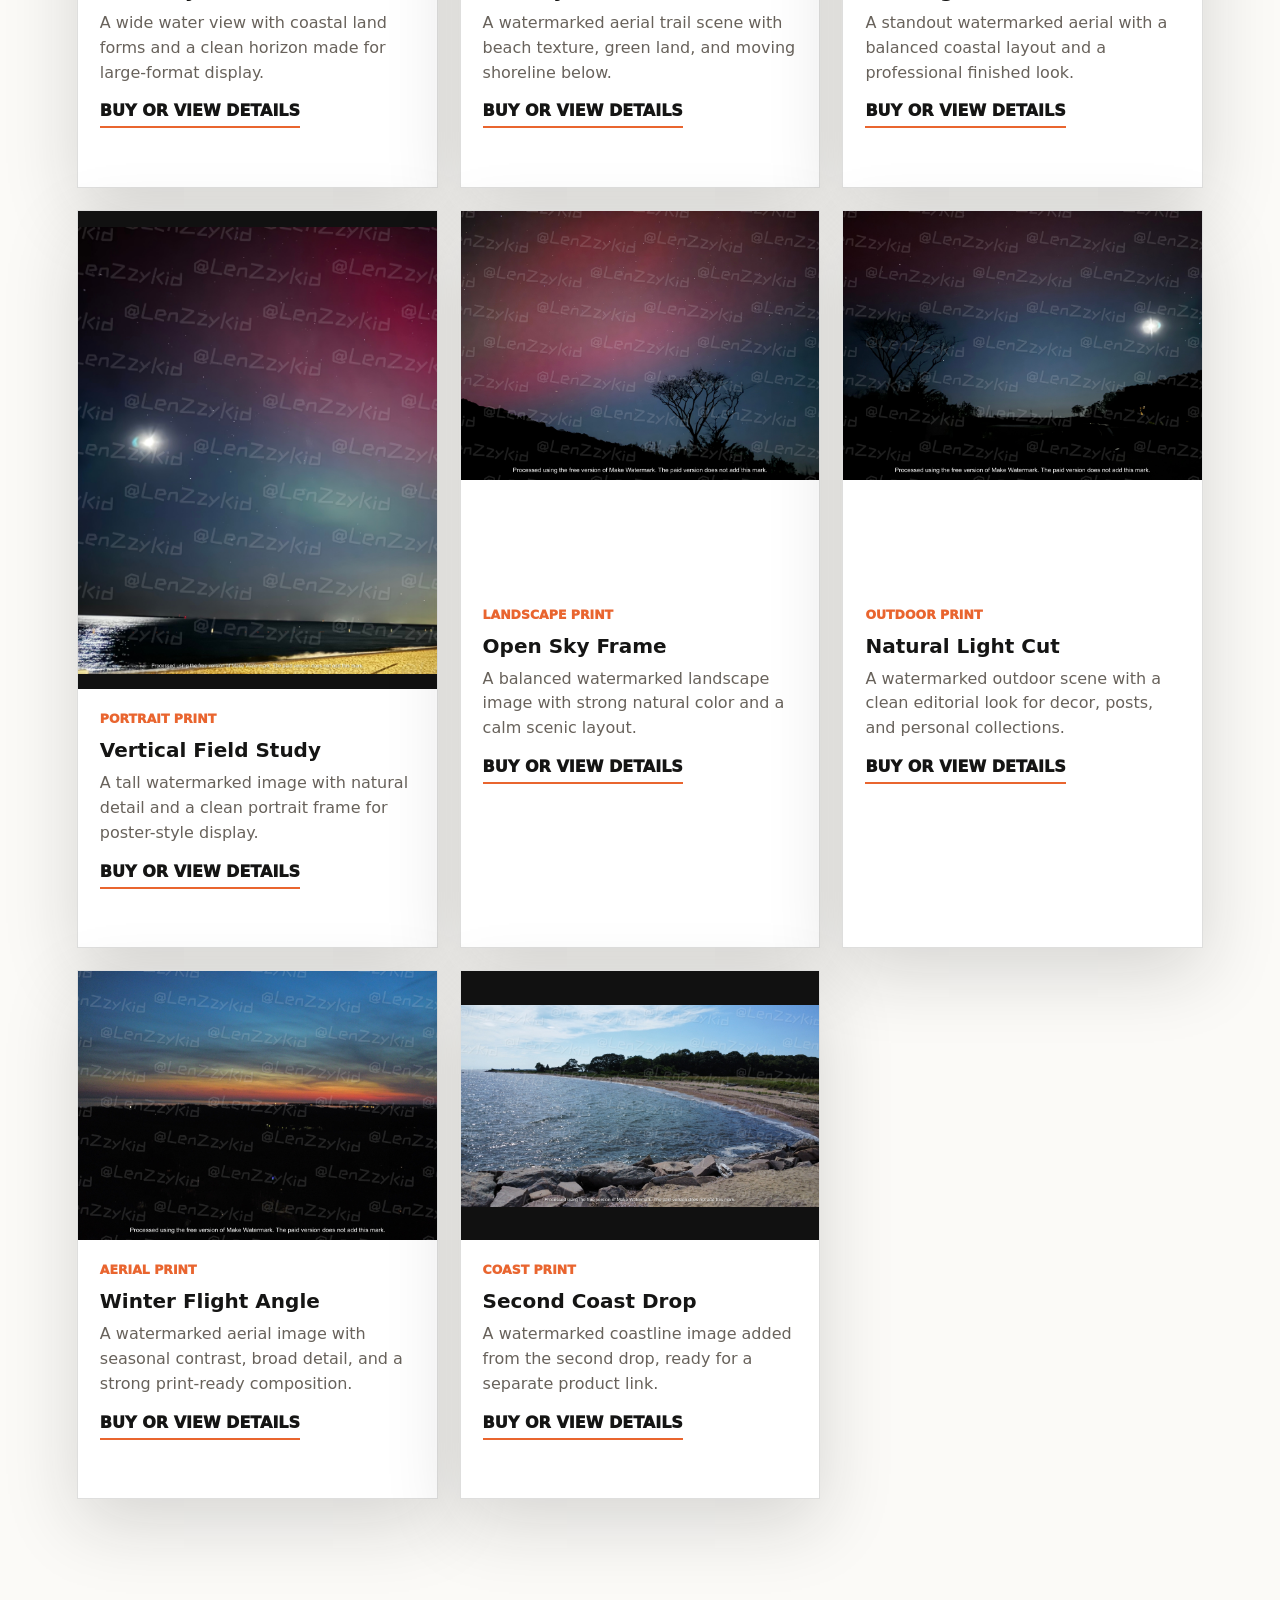
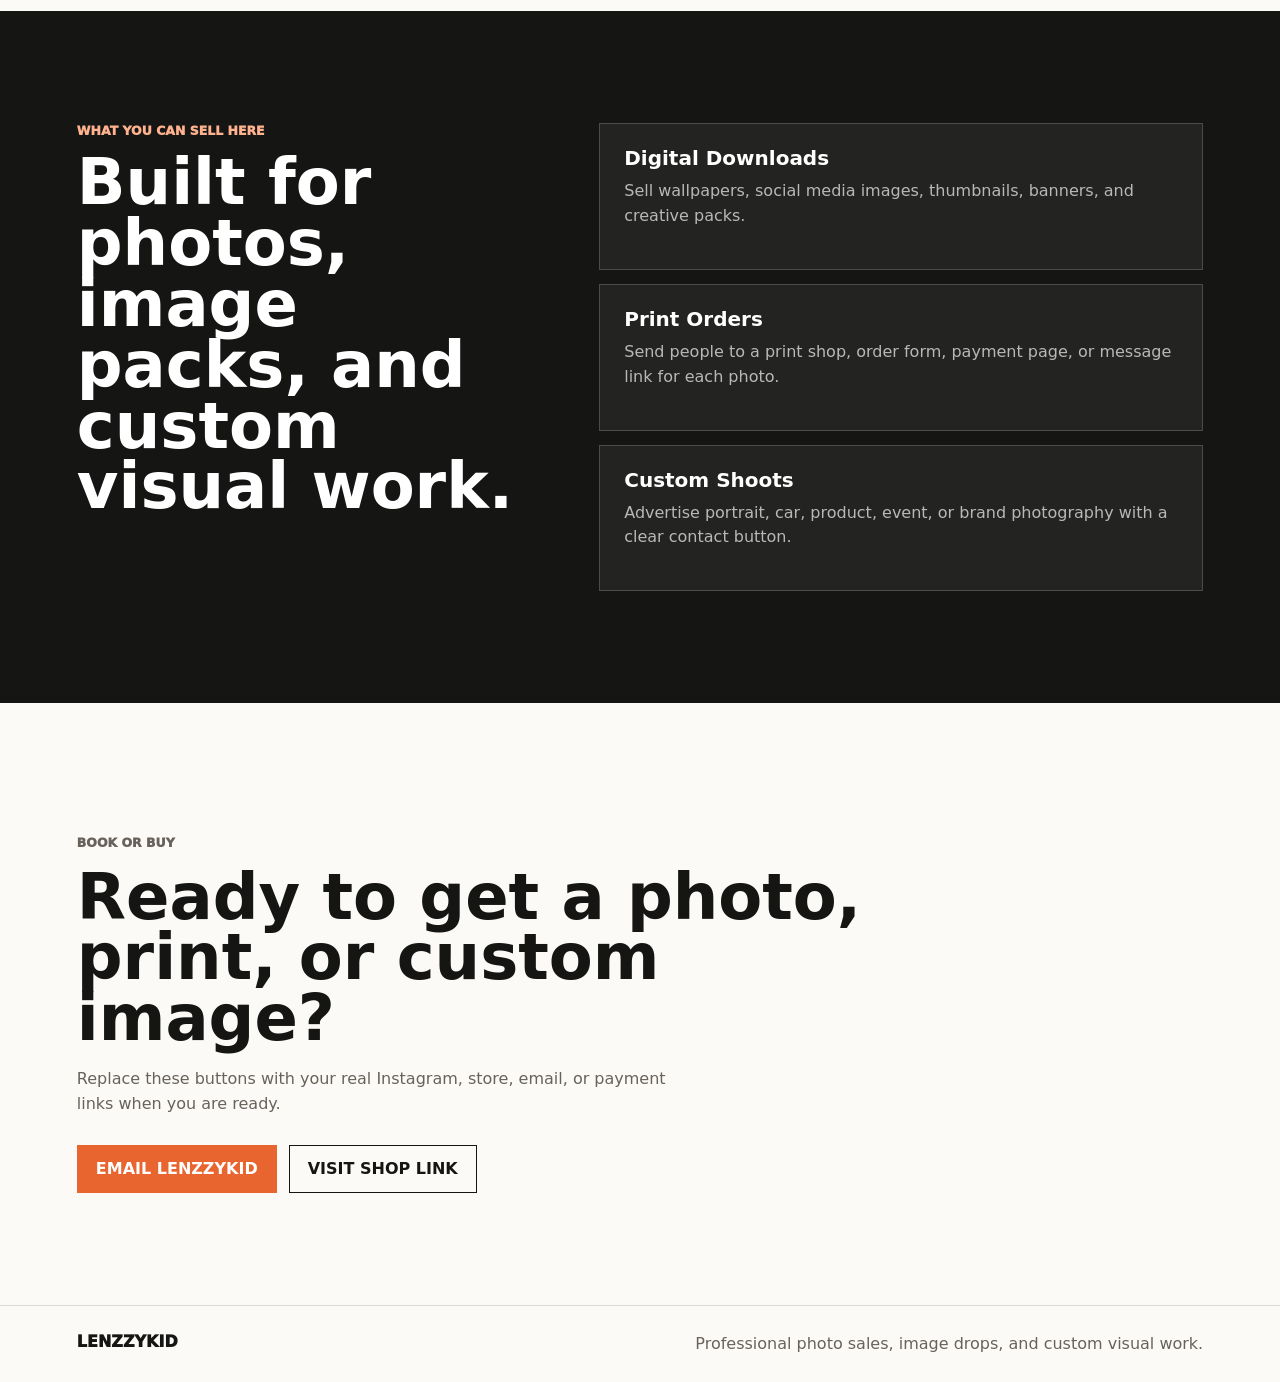
==== commit eb22f506: "Remove non-watermarked gallery images" ====
--- a/index.html
+++ b/index.html
@@ -63,111 +63,6 @@
         </div>
 
         <div class="photo-grid">
-          <article class="photo-card">
-            <img
-              src="assets/shoreline-overhead.jpg"
-              alt="Aerial view of a rocky shoreline, beach, grass, and water"
-            />
-            <div class="photo-info">
-              <p class="tag">Aerial Coast Print</p>
-              <h3>Shoreline Drift</h3>
-              <p>
-                A clean overhead coastline with green field, pale sand, rock texture, and soft water movement.
-              </p>
-              <a class="text-link" href="mailto:hello@lenzzykid.com?subject=Shoreline%20Drift%20print">Buy or view details</a>
-            </div>
-          </article>
-
-          <article class="photo-card">
-            <img
-              src="assets/blue-bay-marsh.jpg"
-              alt="Wide aerial view of a blue bay with marsh islands and shoreline"
-            />
-            <div class="photo-info">
-              <p class="tag">Water View Print</p>
-              <h3>Blue Bay Marsh</h3>
-              <p>
-                A bright coastal scene with open water, marsh shapes, and a wide horizon built for large-format prints.
-              </p>
-              <a class="text-link" href="mailto:hello@lenzzykid.com?subject=Blue%20Bay%20Marsh%20print">Buy or view details</a>
-            </div>
-          </article>
-
-          <article class="photo-card">
-            <img
-              src="assets/rocky-coastline.jpg"
-              alt="Aerial view of rocks, water, grass, and a narrow beach path"
-            />
-            <div class="photo-info">
-              <p class="tag">Coastal Detail</p>
-              <h3>Rock Line Coast</h3>
-              <p>
-                A strong shoreline angle with rock shapes, bright grass, and water texture for a rugged coastal feel.
-              </p>
-              <a class="text-link" href="mailto:hello@lenzzykid.com?subject=Rock%20Line%20Coast%20print">Buy or view details</a>
-            </div>
-          </article>
-
-          <article class="photo-card">
-            <img
-              src="assets/sandy-shoreline.jpg"
-              alt="Top-down aerial shoreline with sand, waves, rocks, and green field"
-            />
-            <div class="photo-info">
-              <p class="tag">Beach Print</p>
-              <h3>Sandbar Current</h3>
-              <p>
-                A top-down beach view with a long strip of sand, gentle surf, and natural lines across the coast.
-              </p>
-              <a class="text-link" href="mailto:hello@lenzzykid.com?subject=Sandbar%20Current%20print">Buy or view details</a>
-            </div>
-          </article>
-
-          <article class="photo-card">
-            <img
-              src="assets/beach-trail.jpg"
-              alt="Aerial view of a beach trail, grass, rocks, sand, and shoreline"
-            />
-            <div class="photo-info">
-              <p class="tag">Overhead Landscape</p>
-              <h3>Beach Trail Overlook</h3>
-              <p>
-                A graphic aerial image where the footpath, beach, and water create a clean natural composition.
-              </p>
-              <a class="text-link" href="mailto:hello@lenzzykid.com?subject=Beach%20Trail%20Overlook%20print">Buy or view details</a>
-            </div>
-          </article>
-
-          <article class="photo-card portrait">
-            <img
-              src="assets/winter-marsh.jpg"
-              alt="Aerial view of a snowy marsh with winding water channels"
-            />
-            <div class="photo-info">
-              <p class="tag">Winter Aerial</p>
-              <h3>Winter Marsh Lines</h3>
-              <p>
-                A cold seasonal scene with snow-covered marsh shapes, dark water channels, and soft winter light.
-              </p>
-              <a class="text-link" href="mailto:hello@lenzzykid.com?subject=Winter%20Marsh%20Lines%20print">Buy or view details</a>
-            </div>
-          </article>
-
-          <article class="photo-card portrait">
-            <img
-              src="assets/winter-river.jpg"
-              alt="Aerial view of a snowy river landscape with clouds overhead"
-            />
-            <div class="photo-info">
-              <p class="tag">Winter River Print</p>
-              <h3>Frozen River View</h3>
-              <p>
-                A dramatic vertical aerial with river depth, snow contrast, and big sky energy for poster-style prints.
-              </p>
-              <a class="text-link" href="mailto:hello@lenzzykid.com?subject=Frozen%20River%20View%20print">Buy or view details</a>
-            </div>
-          </article>
-
           <div class="gallery-divider">
             <p class="eyebrow">Watermarked image drops</p>
             <h3>Photos added from your zip files.</h3>
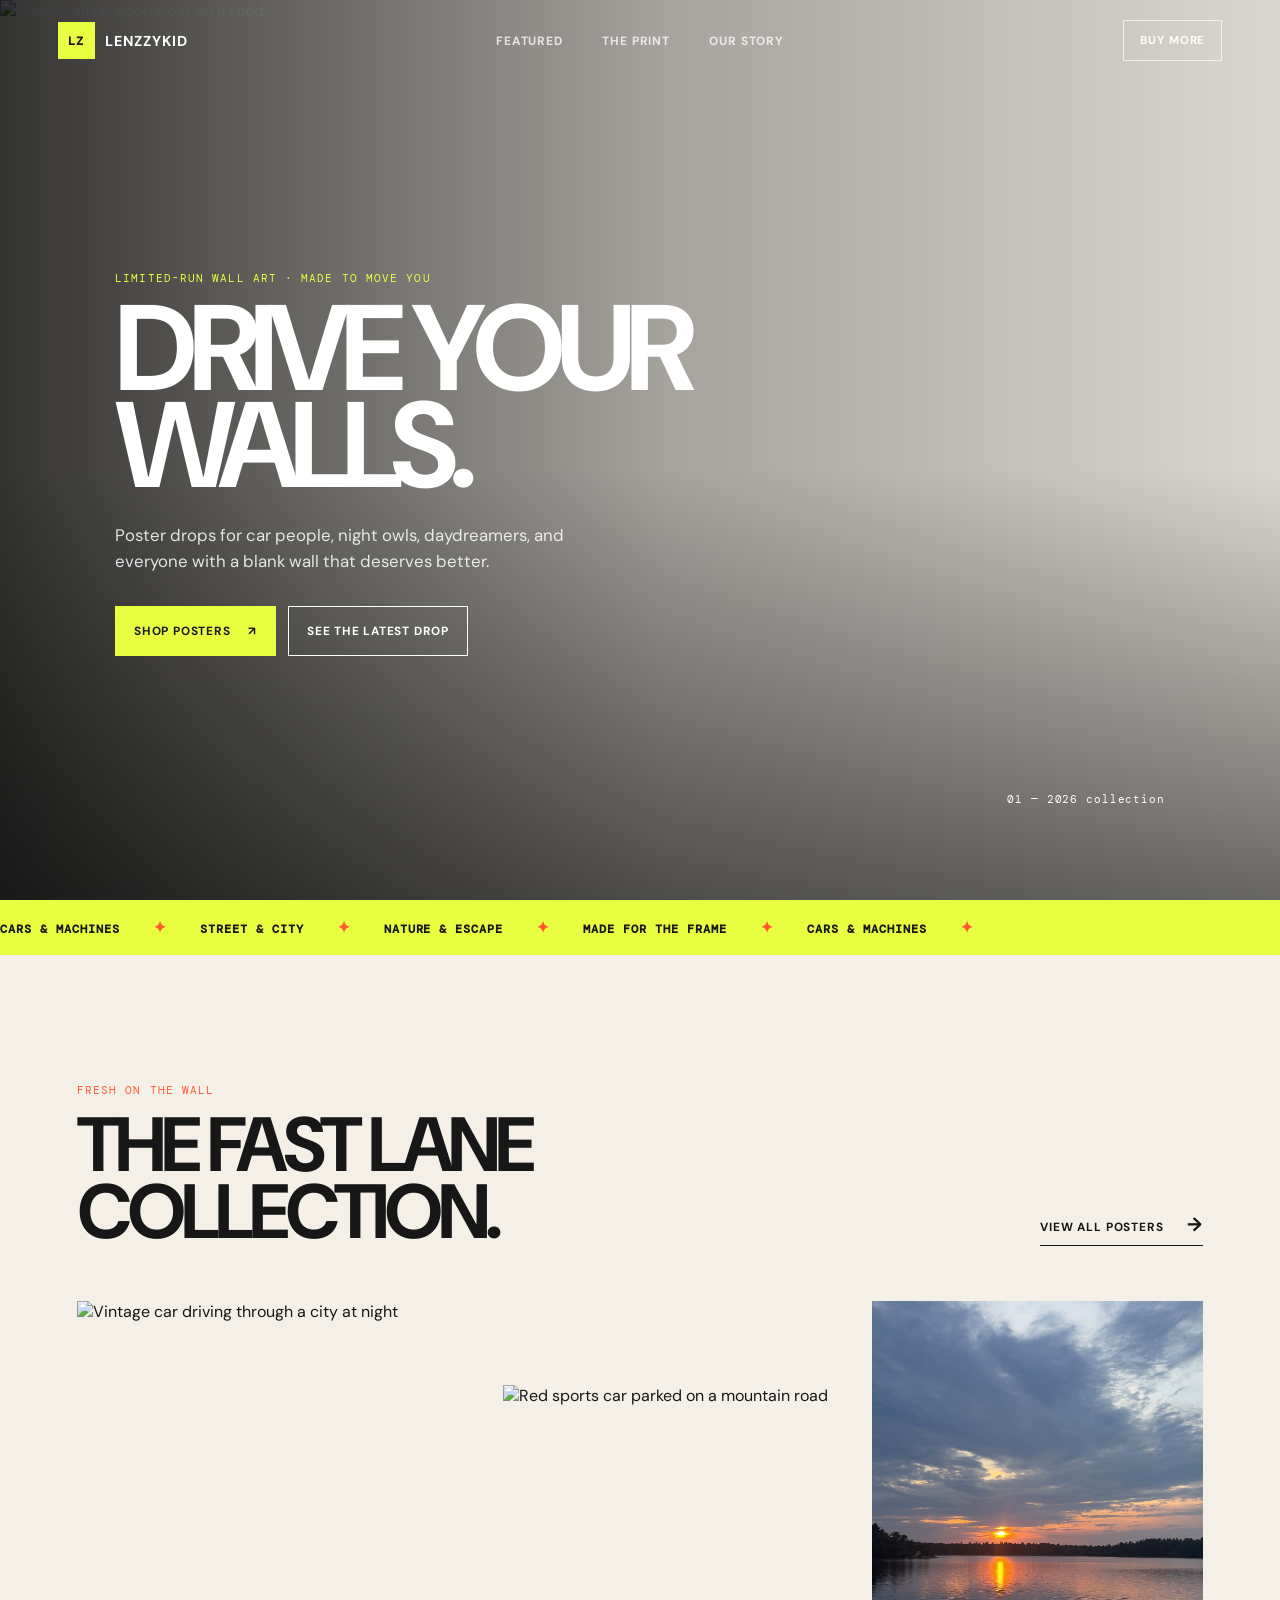
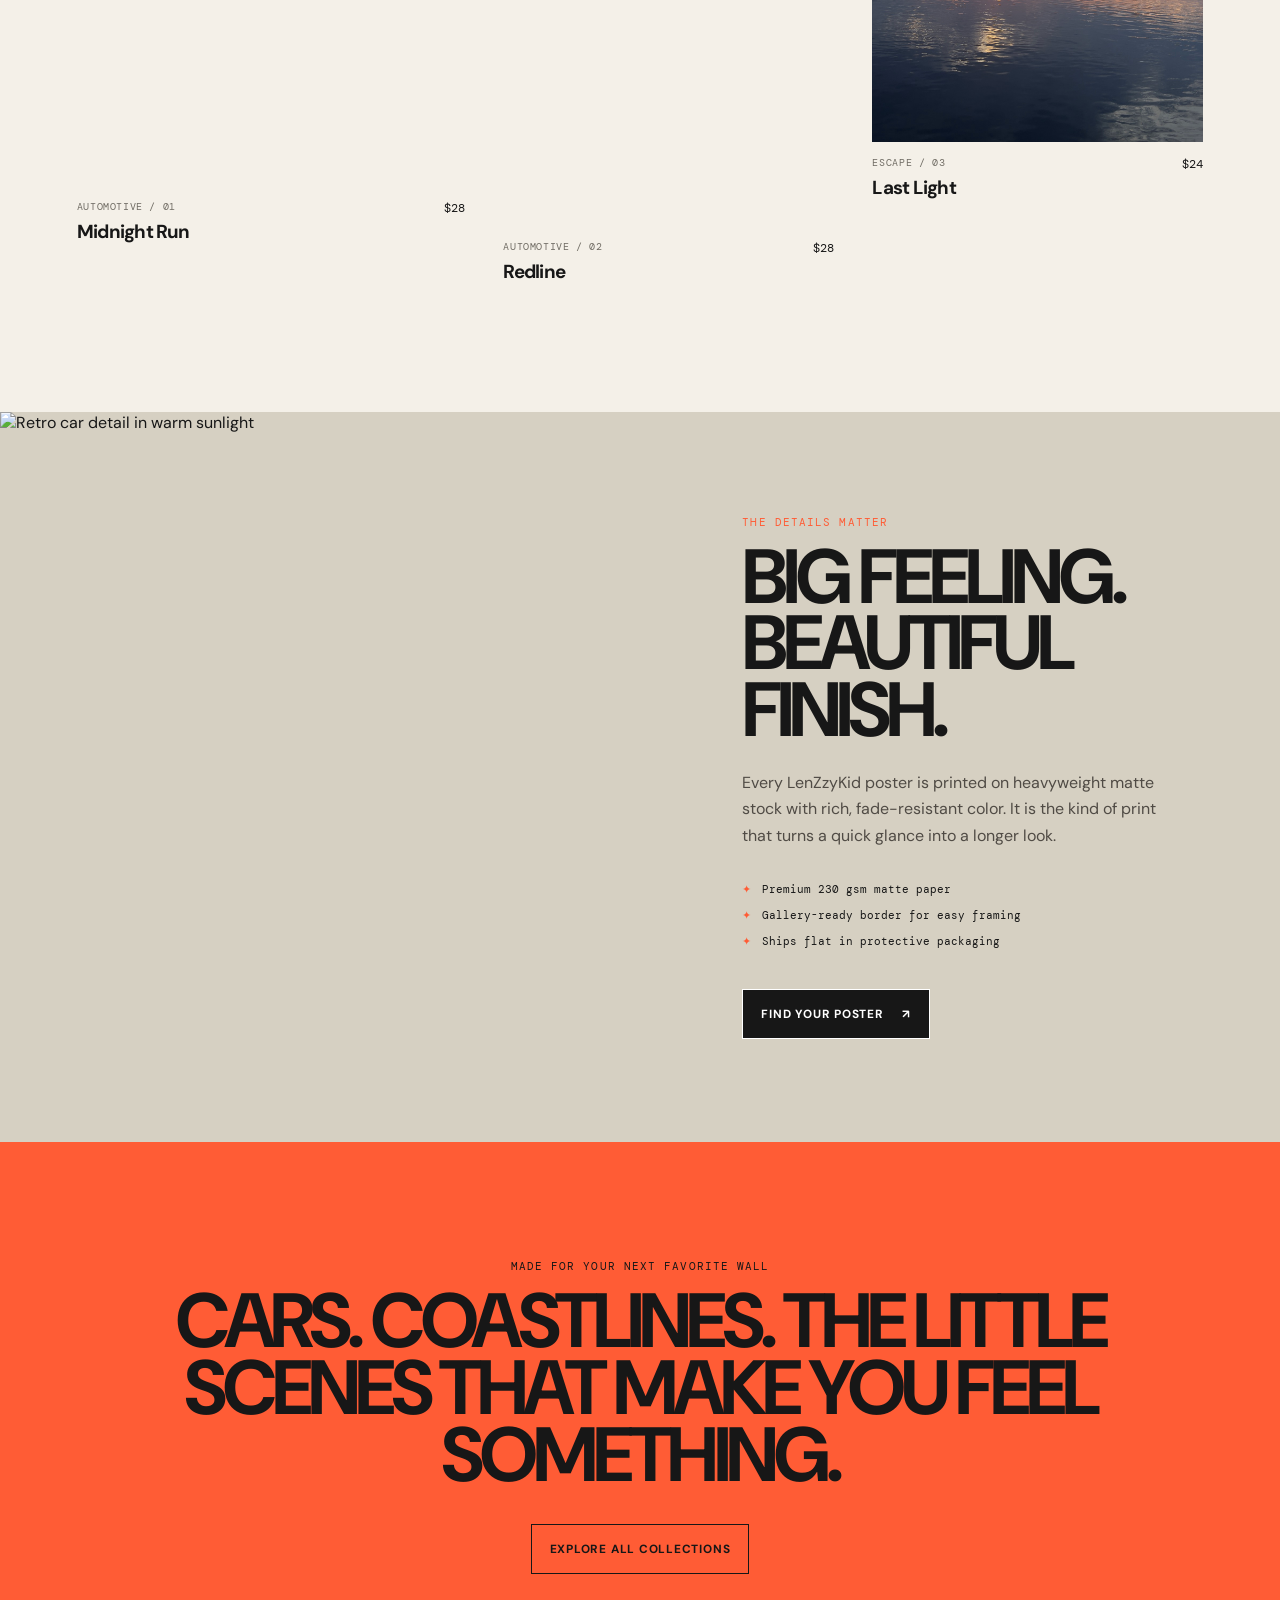
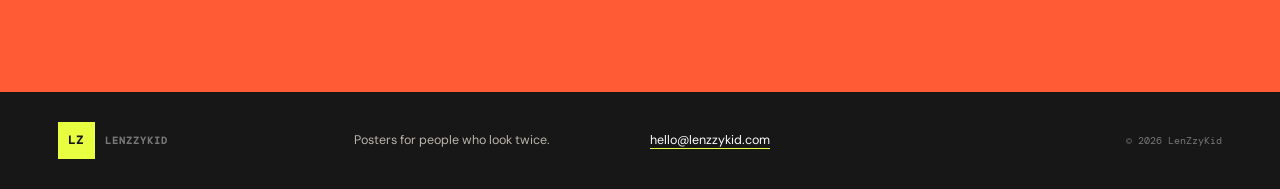
==== commit 9e1e5808: "Build LenZzyKid poster storefront" ====
--- a/index.html
+++ b/index.html
@@ -3,320 +3,72 @@
   <head>
     <meta charset="UTF-8" />
     <meta name="viewport" content="width=device-width, initial-scale=1.0" />
-    <meta
-      name="description"
-      content="LenZzyKid sells aerial coast, water, and landscape photography with clean descriptions and separate purchase links."
-    />
-    <meta property="og:title" content="LenZzyKid | Image and Photo Shop" />
-    <meta
-      property="og:description"
-      content="Browse featured LenZzyKid aerial images, read the story behind each shot, and follow separate links to buy or request prints."
-    />
+    <meta name="description" content="LenZzyKid Posters — vivid car, culture, and landscape posters for the walls you live with." />
+    <meta property="og:title" content="LenZzyKid Posters | Drive your walls" />
+    <meta property="og:description" content="Limited-run car, culture, and landscape posters for every kind of space." />
     <meta property="og:type" content="website" />
-    <title>LenZzyKid | Photo Shop</title>
+    <title>LenZzyKid Posters | Drive your walls</title>
+    <link rel="preconnect" href="https://images.unsplash.com" />
     <link rel="stylesheet" href="styles.css" />
   </head>
   <body>
     <header class="site-header">
-      <a class="brand" href="#top" aria-label="LenZzyKid home">
-        <span class="brand-mark">LK</span>
-        <span>LenZzyKid</span>
-      </a>
+      <a class="brand" href="index.html" aria-label="LenZzyKid Posters home"><span class="brand-mark">LZ</span><span>LenZzyKid</span></a>
       <nav class="nav-links" aria-label="Main navigation">
-        <a href="#gallery">Gallery</a>
-        <a href="#services">Services</a>
-        <a href="#contact">Contact</a>
+        <a href="#featured">Featured</a>
+        <a href="#why-posters">The print</a>
+        <a href="#story">Our story</a>
       </nav>
-      <a class="header-action" href="#gallery">Shop Images</a>
+      <a class="header-action" href="posters.html">Buy more</a>
     </header>
 
-    <main id="top">
-      <section class="hero" aria-label="LenZzyKid photo storefront">
-        <img
-          src="assets/lake-sunset.jpg"
-          alt="Sunset reflecting across a calm lake"
-        />
+    <main>
+      <section class="hero" aria-labelledby="hero-title">
+        <img src="https://images.unsplash.com/photo-1492144534655-ae79c964c9d7?auto=format&fit=crop&w=2000&q=88" alt="Classic silver sports car on a road" />
         <div class="hero-overlay"></div>
         <div class="hero-content">
-          <p class="eyebrow">Aerial images / landscape drops / creative prints</p>
-          <h1>LenZzyKid</h1>
-          <p>
-            A professional photo storefront for selling clean, high-impact aerial images with a story, a purpose,
-            and a direct link for every piece.
-          </p>
+          <p class="eyebrow">Limited-run wall art · made to move you</p>
+          <h1 id="hero-title">Drive your<br />walls.</h1>
+          <p class="hero-copy">Poster drops for car people, night owls, daydreamers, and everyone with a blank wall that deserves better.</p>
           <div class="hero-actions">
-            <a class="button primary" href="#gallery">View the collection</a>
-            <a class="button secondary" href="#contact">Request a custom shoot</a>
+            <a class="button primary" href="posters.html">Shop posters <span aria-hidden="true">↗</span></a>
+            <a class="button secondary" href="#featured">See the latest drop</a>
           </div>
         </div>
+        <p class="hero-note">01 — 2026 collection</p>
       </section>
 
-      <section class="intro">
-        <p class="section-label">Coastlines, water, sky, and seasonal views from above.</p>
-        <h2>Photos that look good online, in print, and in your personal collection.</h2>
-      </section>
+      <section class="marquee" aria-label="Poster categories"><div>Cars &amp; machines <span>✦</span> Street &amp; city <span>✦</span> Nature &amp; escape <span>✦</span> Made for the frame <span>✦</span> Cars &amp; machines <span>✦</span></div></section>
 
-      <section class="gallery-section" id="gallery" aria-labelledby="gallery-title">
+      <section class="featured" id="featured" aria-labelledby="featured-title">
         <div class="section-heading">
-          <p class="eyebrow">Featured images</p>
-          <h2 id="gallery-title">Shop the latest LenZzyKid aerial drops.</h2>
+          <div><p class="eyebrow">Fresh on the wall</p><h2 id="featured-title">The fast lane<br />collection.</h2></div>
+          <a class="arrow-link" href="posters.html">View all posters <span aria-hidden="true">→</span></a>
         </div>
-
-        <div class="photo-grid">
-          <div class="gallery-divider">
-            <p class="eyebrow">Watermarked image drops</p>
-            <h3>Photos added from your zip files.</h3>
-          </div>
-
-          <article class="photo-card">
-            <img
-              src="assets/zip-photo-01.jpg?v=2"
-              alt="Watermarked aerial coastline photo"
-            />
-            <div class="photo-info">
-              <p class="tag">Aerial Coast Print</p>
-              <h3>Coastal Sphere View</h3>
-              <p>
-                A wide watermarked shoreline image with water, coast detail, and a clean aerial perspective.
-              </p>
-              <a class="text-link" href="mailto:hello@lenzzykid.com?subject=Coastal%20Sphere%20View%20print">Buy or view details</a>
-            </div>
+        <div class="poster-grid">
+          <article class="poster-card tall">
+            <a href="posters.html#midnight-run"><img src="https://images.unsplash.com/photo-1504215680853-026ed2a45def?auto=format&fit=crop&w=1000&q=85" alt="Vintage car driving through a city at night" /></a>
+            <div class="poster-meta"><div><p>Automotive / 01</p><h3>Midnight Run</h3></div><span>$28</span></div>
           </article>
-
-          <article class="photo-card">
-            <img
-              src="assets/zip-photo-02.jpg?v=2"
-              alt="Watermarked aerial landscape photo"
-            />
-            <div class="photo-info">
-              <p class="tag">Landscape Print</p>
-              <h3>Open Land Flight</h3>
-              <p>
-                A high-resolution aerial landscape with open texture, natural color, and a strong print-ready view.
-              </p>
-              <a class="text-link" href="mailto:hello@lenzzykid.com?subject=Open%20Land%20Flight%20print">Buy or view details</a>
-            </div>
+          <article class="poster-card offset">
+            <a href="posters.html#redline"><img src="https://images.unsplash.com/photo-1503376780353-7e6692767b70?auto=format&fit=crop&w=1000&q=85" alt="Red sports car parked on a mountain road" /></a>
+            <div class="poster-meta"><div><p>Automotive / 02</p><h3>Redline</h3></div><span>$28</span></div>
           </article>
-
-          <article class="photo-card">
-            <img
-              src="assets/zip-photo-03.jpg?v=2"
-              alt="Watermarked aerial view of a snowy water landscape"
-            />
-            <div class="photo-info">
-              <p class="tag">Winter Aerial</p>
-              <h3>Snow Channel View</h3>
-              <p>
-                A winter water scene with bright snow contrast, dark channels, and a calm overhead feel.
-              </p>
-              <a class="text-link" href="mailto:hello@lenzzykid.com?subject=Snow%20Channel%20View%20print">Buy or view details</a>
-            </div>
-          </article>
-
-          <article class="photo-card">
-            <img
-              src="assets/zip-photo-04.jpg?v=2"
-              alt="Watermarked aerial coastal photo"
-            />
-            <div class="photo-info">
-              <p class="tag">Coastline Print</p>
-              <h3>Waterline Sweep</h3>
-              <p>
-                A bright coastal frame with water, shoreline shape, and natural movement for clean wall decor.
-              </p>
-              <a class="text-link" href="mailto:hello@lenzzykid.com?subject=Waterline%20Sweep%20print">Buy or view details</a>
-            </div>
-          </article>
-
-          <article class="photo-card">
-            <img
-              src="assets/zip-photo-05.jpg?v=2"
-              alt="Watermarked aerial coastline photo"
-            />
-            <div class="photo-info">
-              <p class="tag">Aerial Coast Print</p>
-              <h3>Green Edge Coast</h3>
-              <p>
-                A polished watermarked shot with coast, grass, and water texture in a strong horizontal frame.
-              </p>
-              <a class="text-link" href="mailto:hello@lenzzykid.com?subject=Green%20Edge%20Coast%20print">Buy or view details</a>
-            </div>
-          </article>
-
-          <article class="photo-card">
-            <img
-              src="assets/zip-photo-06.jpg?v=2"
-              alt="Watermarked rocky shoreline aerial photo"
-            />
-            <div class="photo-info">
-              <p class="tag">Rock Shore Print</p>
-              <h3>Stone Break Coast</h3>
-              <p>
-                A rugged shoreline composition with rocks, water, and natural edge detail from above.
-              </p>
-              <a class="text-link" href="mailto:hello@lenzzykid.com?subject=Stone%20Break%20Coast%20print">Buy or view details</a>
-            </div>
-          </article>
-
-          <article class="photo-card">
-            <img
-              src="assets/zip-photo-07.jpg?v=2"
-              alt="Watermarked wide bay aerial photo"
-            />
-            <div class="photo-info">
-              <p class="tag">Bay View Print</p>
-              <h3>Blue Bay Distance</h3>
-              <p>
-                A wide water view with coastal land forms and a clean horizon made for large-format display.
-              </p>
-              <a class="text-link" href="mailto:hello@lenzzykid.com?subject=Blue%20Bay%20Distance%20print">Buy or view details</a>
-            </div>
-          </article>
-
-          <article class="photo-card">
-            <img
-              src="assets/zip-photo-09.jpg?v=2"
-              alt="Watermarked overhead beach trail and shoreline photo"
-            />
-            <div class="photo-info">
-              <p class="tag">Beach Trail Print</p>
-              <h3>Trail By The Water</h3>
-              <p>
-                A watermarked aerial trail scene with beach texture, green land, and moving shoreline below.
-              </p>
-              <a class="text-link" href="mailto:hello@lenzzykid.com?subject=Trail%20By%20The%20Water%20print">Buy or view details</a>
-            </div>
-          </article>
-
-          <article class="photo-card">
-            <img
-              src="assets/zip-photo-10.jpg?v=2"
-              alt="Watermarked aerial shoreline photo"
-            />
-            <div class="photo-info">
-              <p class="tag">Aerial Feature Print</p>
-              <h3>Last Light Shoreline</h3>
-              <p>
-                A standout watermarked aerial with a balanced coastal layout and a professional finished look.
-              </p>
-              <a class="text-link" href="mailto:hello@lenzzykid.com?subject=Last%20Light%20Shoreline%20print">Buy or view details</a>
-            </div>
-          </article>
-
-          <article class="photo-card portrait">
-            <img
-              src="assets/zip2-photo-01.jpg?v=2"
-              alt="Watermarked portrait-format landscape photo"
-            />
-            <div class="photo-info">
-              <p class="tag">Portrait Print</p>
-              <h3>Vertical Field Study</h3>
-              <p>
-                A tall watermarked image with natural detail and a clean portrait frame for poster-style display.
-              </p>
-              <a class="text-link" href="mailto:hello@lenzzykid.com?subject=Vertical%20Field%20Study%20print">Buy or view details</a>
-            </div>
-          </article>
-
-          <article class="photo-card">
-            <img
-              src="assets/zip2-photo-02.jpg?v=2"
-              alt="Watermarked landscape photo"
-            />
-            <div class="photo-info">
-              <p class="tag">Landscape Print</p>
-              <h3>Open Sky Frame</h3>
-              <p>
-                A balanced watermarked landscape image with strong natural color and a calm scenic layout.
-              </p>
-              <a class="text-link" href="mailto:hello@lenzzykid.com?subject=Open%20Sky%20Frame%20print">Buy or view details</a>
-            </div>
-          </article>
-
-          <article class="photo-card">
-            <img
-              src="assets/zip2-photo-03.jpg?v=2"
-              alt="Watermarked outdoor landscape photo"
-            />
-            <div class="photo-info">
-              <p class="tag">Outdoor Print</p>
-              <h3>Natural Light Cut</h3>
-              <p>
-                A watermarked outdoor scene with a clean editorial look for decor, posts, and personal collections.
-              </p>
-              <a class="text-link" href="mailto:hello@lenzzykid.com?subject=Natural%20Light%20Cut%20print">Buy or view details</a>
-            </div>
-          </article>
-
-          <article class="photo-card">
-            <img
-              src="assets/zip2-photo-04.jpg?v=2"
-              alt="Watermarked aerial winter landscape photo"
-            />
-            <div class="photo-info">
-              <p class="tag">Aerial Print</p>
-              <h3>Winter Flight Angle</h3>
-              <p>
-                A watermarked aerial image with seasonal contrast, broad detail, and a strong print-ready composition.
-              </p>
-              <a class="text-link" href="mailto:hello@lenzzykid.com?subject=Winter%20Flight%20Angle%20print">Buy or view details</a>
-            </div>
-          </article>
-
-          <article class="photo-card">
-            <img
-              src="assets/zip2-photo-05.jpg?v=2"
-              alt="Watermarked aerial coast photo"
-            />
-            <div class="photo-info">
-              <p class="tag">Coast Print</p>
-              <h3>Second Coast Drop</h3>
-              <p>
-                A watermarked coastline image added from the second drop, ready for a separate product link.
-              </p>
-              <a class="text-link" href="mailto:hello@lenzzykid.com?subject=Second%20Coast%20Drop%20print">Buy or view details</a>
-            </div>
+          <article class="poster-card">
+            <a href="posters.html#coastal-escape"><img src="assets/lake-sunset.jpg" alt="Warm sunset over a still lake" /></a>
+            <div class="poster-meta"><div><p>Escape / 03</p><h3>Last Light</h3></div><span>$24</span></div>
           </article>
         </div>
       </section>
 
-      <section class="services" id="services" aria-labelledby="services-title">
-        <div>
-          <p class="eyebrow">What you can sell here</p>
-          <h2 id="services-title">Built for photos, image packs, and custom visual work.</h2>
-        </div>
-        <div class="service-list">
-          <article>
-            <h3>Digital Downloads</h3>
-            <p>Sell wallpapers, social media images, thumbnails, banners, and creative packs.</p>
-          </article>
-          <article>
-            <h3>Print Orders</h3>
-            <p>Send people to a print shop, order form, payment page, or message link for each photo.</p>
-          </article>
-          <article>
-            <h3>Custom Shoots</h3>
-            <p>Advertise portrait, car, product, event, or brand photography with a clear contact button.</p>
-          </article>
-        </div>
+      <section class="print-feature" id="why-posters">
+        <div class="print-image"><img src="https://images.unsplash.com/photo-1619405399517-d7fce0f13302?auto=format&fit=crop&w=1200&q=85" alt="Retro car detail in warm sunlight" /></div>
+        <div class="print-copy"><p class="eyebrow">The details matter</p><h2>Big feeling.<br />Beautiful finish.</h2><p>Every LenZzyKid poster is printed on heavyweight matte stock with rich, fade-resistant color. It is the kind of print that turns a quick glance into a longer look.</p><ul><li>Premium 230 gsm matte paper</li><li>Gallery-ready border for easy framing</li><li>Ships flat in protective packaging</li></ul><a class="button dark" href="posters.html">Find your poster <span aria-hidden="true">↗</span></a></div>
       </section>
 
-      <section class="contact" id="contact" aria-labelledby="contact-title">
-        <p class="eyebrow">Book or buy</p>
-        <h2 id="contact-title">Ready to get a photo, print, or custom image?</h2>
-        <p>
-          Replace these buttons with your real Instagram, store, email, or payment links when you are ready.
-        </p>
-        <div class="contact-actions">
-          <a class="button primary" href="mailto:hello@lenzzykid.com">Email LenZzyKid</a>
-          <a class="button secondary" href="mailto:hello@lenzzykid.com?subject=LenZzyKid%20shop%20link">Visit shop link</a>
-        </div>
-      </section>
+      <section class="story" id="story"><p class="eyebrow">Made for your next favorite wall</p><h2>Cars. Coastlines. The little scenes that make you feel something.</h2><a class="button outline" href="posters.html">Explore all collections</a></section>
     </main>
 
-    <footer class="site-footer">
-      <p>LenZzyKid</p>
-      <span>Professional photo sales, image drops, and custom visual work.</span>
-    </footer>
+    <footer class="site-footer"><a class="brand" href="index.html"><span class="brand-mark">LZ</span><span>LenZzyKid</span></a><p>Posters for people who look twice.</p><a href="mailto:hello@lenzzykid.com">hello@lenzzykid.com</a><span>© 2026 LenZzyKid</span></footer>
   </body>
 </html>
--- a/styles.css
+++ b/styles.css
@@ -1,429 +1,21 @@
-:root {
-  color-scheme: light;
-  --ink: #151514;
-  --muted: #68625b;
-  --paper: #fbfaf7;
-  --cream: #f1eee7;
-  --line: rgba(21, 21, 20, 0.14);
-  --orange: #e9652f;
-  --green: #155e4b;
-  --blue: #1c4f8f;
-  --shadow: 0 24px 70px rgba(24, 24, 22, 0.16);
-}
+@import url('https://fonts.googleapis.com/css2?family=DM+Mono&family=DM+Sans:opsz,wght@9..40,400;9..40,500;9..40,700&family=Playfair+Display:ital,wght@0,700;0,800;1,700&display=swap');
 
-* {
-  box-sizing: border-box;
-}
-
-html {
-  scroll-behavior: smooth;
-}
-
-body {
-  margin: 0;
-  background: var(--paper);
-  color: var(--ink);
-  font-family:
-    Inter, ui-sans-serif, system-ui, -apple-system, BlinkMacSystemFont, "Segoe UI", sans-serif;
-}
-
-img {
-  display: block;
-  width: 100%;
-}
-
-a {
-  color: inherit;
-  text-decoration: none;
-}
-
-.site-header {
-  position: fixed;
-  z-index: 10;
-  top: 0;
-  left: 0;
-  right: 0;
-  display: grid;
-  grid-template-columns: 1fr auto 1fr;
-  align-items: center;
-  gap: 22px;
-  padding: 16px clamp(16px, 5vw, 64px);
-  background: rgba(251, 250, 247, 0.86);
-  border-bottom: 1px solid rgba(21, 21, 20, 0.08);
-  backdrop-filter: blur(18px);
-}
-
-.brand {
-  display: inline-flex;
-  align-items: center;
-  gap: 10px;
-  width: fit-content;
-  font-weight: 900;
-  text-transform: uppercase;
-}
-
-.brand-mark {
-  display: grid;
-  width: 40px;
-  height: 40px;
-  place-items: center;
-  background: var(--ink);
-  color: white;
-  font-size: 0.82rem;
-}
-
-.nav-links {
-  display: flex;
-  gap: clamp(14px, 3vw, 34px);
-  color: var(--muted);
-  font-size: 0.84rem;
-  font-weight: 800;
-  text-transform: uppercase;
-}
-
-.nav-links a:hover,
-.nav-links a:focus-visible {
-  color: var(--ink);
-}
-
-.header-action {
-  justify-self: end;
-  min-height: 42px;
-  display: inline-grid;
-  place-items: center;
-  border: 1px solid var(--ink);
-  padding: 0 16px;
-  color: var(--paper);
-  background: var(--ink);
-  font-size: 0.84rem;
-  font-weight: 900;
-  text-transform: uppercase;
-}
-
-.hero {
-  position: relative;
-  min-height: 92vh;
-  display: grid;
-  align-items: end;
-  overflow: hidden;
-  padding: 124px clamp(18px, 6vw, 82px) 86px;
-}
-
-.hero > img,
-.hero-overlay {
-  position: absolute;
-  inset: 0;
-  height: 100%;
-}
-
-.hero > img {
-  object-fit: cover;
-  object-position: center;
-}
-
-.hero-overlay {
-  background:
-    linear-gradient(90deg, rgba(21, 21, 20, 0.86) 0%, rgba(21, 21, 20, 0.48) 45%, rgba(21, 21, 20, 0.08) 100%),
-    linear-gradient(0deg, rgba(21, 21, 20, 0.58), rgba(21, 21, 20, 0.05));
-}
-
-.hero-content {
-  position: relative;
-  width: min(760px, 100%);
-  color: white;
-}
-
-.eyebrow,
-.section-label,
-.tag {
-  margin: 0 0 14px;
-  color: var(--orange);
-  font-size: 0.78rem;
-  font-weight: 950;
-  letter-spacing: 0;
-  text-transform: uppercase;
-}
-
-.hero .eyebrow {
-  color: #ffb28e;
-}
-
-h1,
-h2,
-h3,
-p {
-  margin-top: 0;
-}
-
-h1 {
-  margin-bottom: 18px;
-  font-size: clamp(4.4rem, 15vw, 12rem);
-  line-height: 0.82;
-  letter-spacing: 0;
-  text-transform: uppercase;
-}
-
-h2 {
-  margin-bottom: 0;
-  font-size: clamp(2rem, 5vw, 4.8rem);
-  line-height: 0.95;
-  letter-spacing: 0;
-}
-
-h3 {
-  margin-bottom: 10px;
-  font-size: 1.25rem;
-  line-height: 1.05;
-}
-
-.hero-content p:not(.eyebrow) {
-  width: min(610px, 100%);
-  color: rgba(255, 255, 255, 0.84);
-  font-size: clamp(1rem, 2vw, 1.28rem);
-  line-height: 1.55;
-}
-
-.hero-actions,
-.contact-actions {
-  display: flex;
-  flex-wrap: wrap;
-  gap: 12px;
-  margin-top: 28px;
-}
-
-.button {
-  display: inline-grid;
-  min-height: 48px;
-  place-items: center;
-  border: 1px solid currentColor;
-  padding: 0 18px;
-  font-weight: 900;
-  text-transform: uppercase;
-  transition:
-    transform 180ms ease,
-    background 180ms ease,
-    color 180ms ease;
-}
-
-.button:hover,
-.button:focus-visible,
-.header-action:hover,
-.header-action:focus-visible,
-.text-link:hover,
-.text-link:focus-visible {
-  transform: translateY(-2px);
-}
-
-.button.primary {
-  background: var(--orange);
-  border-color: var(--orange);
-  color: white;
-}
-
-.button.secondary {
-  background: transparent;
-  color: currentColor;
-}
-
-.intro,
-.gallery-section,
-.services,
-.contact {
-  padding: clamp(56px, 9vw, 112px) clamp(18px, 6vw, 82px);
-}
-
-.intro {
-  display: grid;
-  grid-template-columns: 0.7fr 1.3fr;
-  gap: clamp(24px, 6vw, 80px);
-  background: var(--cream);
-}
-
-.section-heading {
-  display: flex;
-  align-items: end;
-  justify-content: space-between;
-  gap: 28px;
-  margin-bottom: 34px;
-}
-
-.section-heading h2 {
-  width: min(900px, 100%);
-}
-
-.photo-grid {
-  display: grid;
-  grid-template-columns: repeat(3, minmax(0, 1fr));
-  gap: 22px;
-}
-
-.photo-card {
-  display: grid;
-  overflow: hidden;
-  background: white;
-  border: 1px solid var(--line);
-  box-shadow: var(--shadow);
-}
-
-.gallery-divider {
-  grid-column: 1 / -1;
-  border-top: 1px solid var(--line);
-  padding-top: 34px;
-}
-
-.gallery-divider h3 {
-  margin-bottom: 0;
-  font-size: clamp(1.8rem, 3.5vw, 3rem);
-}
-
-.photo-card img {
-  aspect-ratio: 4 / 3;
-  object-fit: cover;
-}
-
-.photo-card img[src*="zip-photo"],
-.photo-card img[src*="zip2-photo"] {
-  background: #111;
-  object-fit: contain;
-}
-
-.photo-card.portrait img {
-  aspect-ratio: 3 / 4;
-  object-position: center 34%;
-}
-
-.photo-card.portrait img[src*="zip-photo"],
-.photo-card.portrait img[src*="zip2-photo"] {
-  object-position: center;
-}
-
-.photo-info {
-  display: grid;
-  min-height: 258px;
-  align-content: start;
-  padding: 22px;
-}
-
-.photo-info p:not(.tag) {
-  color: var(--muted);
-  line-height: 1.55;
-}
-
-.text-link {
-  width: fit-content;
-  margin-top: auto;
-  border-bottom: 2px solid var(--orange);
-  padding-bottom: 6px;
-  color: var(--ink);
-  font-weight: 950;
-  text-transform: uppercase;
-}
-
-.services {
-  display: grid;
-  grid-template-columns: 0.85fr 1.15fr;
-  gap: clamp(24px, 6vw, 76px);
-  background: var(--ink);
-  color: white;
-}
-
-.services .eyebrow {
-  color: #ffb28e;
-}
-
-.service-list {
-  display: grid;
-  gap: 14px;
-}
-
-.service-list article {
-  border: 1px solid rgba(255, 255, 255, 0.18);
-  padding: 24px;
-  background: rgba(255, 255, 255, 0.06);
-}
-
-.service-list p,
-.contact p,
-.site-footer span {
-  color: var(--muted);
-  line-height: 1.55;
-}
-
-.service-list p {
-  color: rgba(255, 255, 255, 0.68);
-}
-
-.contact {
-  width: min(980px, 100%);
-}
-
-.contact p {
-  max-width: 620px;
-  margin-top: 18px;
-}
-
-.site-footer {
-  display: flex;
-  justify-content: space-between;
-  gap: 20px;
-  padding: 26px clamp(18px, 6vw, 82px);
-  border-top: 1px solid var(--line);
-}
-
-.site-footer p {
-  margin-bottom: 0;
-  font-weight: 950;
-  text-transform: uppercase;
-}
-
-@media (max-width: 920px) {
-  .site-header {
-    grid-template-columns: 1fr auto;
-  }
-
-  .nav-links {
-    display: none;
-  }
-
-  .intro,
-  .services,
-  .photo-grid {
-    grid-template-columns: 1fr;
-  }
-
-  .section-heading {
-    display: block;
-  }
-}
-
-@media (max-width: 620px) {
-  .site-header {
-    padding: 12px 14px;
-  }
-
-  .brand span:last-child {
-    display: none;
-  }
-
-  .header-action {
-    min-height: 38px;
-    padding: 0 12px;
-  }
-
-  .hero {
-    min-height: 88vh;
-    padding: 104px 18px 54px;
-  }
-
-  h1 {
-    font-size: clamp(3.2rem, 18vw, 5.2rem);
-  }
-
-  .photo-info {
-    min-height: auto;
-  }
-
-  .site-footer {
-    display: block;
-  }
-}
+:root { --ink:#171717; --paper:#f4f0e8; --acid:#e8ff41; --orange:#ff5c35; --muted:#706c64; --line:rgba(23,23,23,.17); }
+* { box-sizing:border-box; }
+html { scroll-behavior:smooth; }
+body { margin:0; background:var(--paper); color:var(--ink); font-family:"DM Sans",Arial,sans-serif; }
+a { color:inherit; text-decoration:none; }
+img { display:block; width:100%; }
+.site-header { position:absolute; z-index:5; top:0; left:0; width:100%; display:grid; grid-template-columns:1fr auto 1fr; align-items:center; padding:20px clamp(20px,4.5vw,70px); color:white; }
+.brand { display:inline-flex; align-items:center; gap:10px; width:max-content; font-size:.9rem; font-weight:700; letter-spacing:.075em; text-transform:uppercase; }
+.brand-mark { display:grid; width:37px; height:37px; place-items:center; background:var(--acid); color:var(--ink); font-family:"DM Mono",monospace; font-size:.78rem; }
+.nav-links { display:flex; gap:clamp(18px,3vw,42px); font-size:.75rem; font-weight:700; letter-spacing:.08em; text-transform:uppercase; }
+.nav-links a { opacity:.78; transition:opacity .2s; }.nav-links a:hover { opacity:1; }
+.header-action { justify-self:end; padding:12px 16px; border:1px solid rgba(255,255,255,.7); font-size:.72rem; font-weight:700; letter-spacing:.08em; text-transform:uppercase; transition:background .2s,color .2s; }.header-action:hover,.header-action.active { background:var(--acid); border-color:var(--acid); color:var(--ink); }
+.hero { position:relative; display:grid; min-height:760px; height:100vh; align-items:end; overflow:hidden; padding:135px clamp(20px,9vw,146px) 94px; color:#fff; }.hero>img,.hero-overlay { position:absolute; inset:0; height:100%; }.hero>img { object-fit:cover; object-position:center; }.hero-overlay { background:linear-gradient(90deg,rgba(0,0,0,.79),rgba(0,0,0,.32) 52%,rgba(0,0,0,.1)),linear-gradient(0deg,rgba(0,0,0,.53),transparent 48%); }.hero-content,.hero-note { position:relative; }.eyebrow { margin:0 0 15px; color:var(--orange); font-family:"DM Mono",monospace; font-size:.68rem; letter-spacing:.1em; text-transform:uppercase; }.hero .eyebrow { color:var(--acid); }.hero h1,.shop-hero h1 { margin:0; font-size:clamp(4rem,9.5vw,9.6rem); line-height:.8; letter-spacing:-.075em; text-transform:uppercase; }.hero-copy { width:min(500px,100%); margin:28px 0 0; color:rgba(255,255,255,.85); font-size:1.05rem; line-height:1.55; }.hero-actions { display:flex; flex-wrap:wrap; gap:12px; margin-top:32px; }.button { display:inline-flex; align-items:center; justify-content:center; gap:18px; min-height:50px; padding:0 18px; border:1px solid currentColor; font-size:.74rem; font-weight:700; letter-spacing:.065em; text-transform:uppercase; transition:transform .18s,background .18s,color .18s; }.button:hover { transform:translateY(-3px); }.button.primary { background:var(--acid); border-color:var(--acid); color:var(--ink); }.button.secondary { color:white; }.button.dark { background:var(--ink); color:#fff; }.button.outline { color:var(--ink); }.hero-note { justify-self:end; margin:0; font-family:"DM Mono",monospace; font-size:.68rem; letter-spacing:.08em; }
+.marquee { overflow:hidden; padding:17px 0; background:var(--acid); font-family:"DM Mono",monospace; font-size:.77rem; font-weight:bold; letter-spacing:.08em; text-transform:uppercase; white-space:nowrap; }.marquee div { width:max-content; animation:slide 25s linear infinite; }.marquee span { margin:0 25px; color:var(--orange); font-size:1rem; }@keyframes slide { to { transform:translateX(-20%); } }
+.featured { padding:clamp(75px,10vw,140px) clamp(20px,6vw,90px); }.section-heading { display:flex; align-items:end; justify-content:space-between; gap:30px; margin-bottom:55px; }.section-heading h2,.print-copy h2,.story h2,.shop-callout h2 { margin:0; font-size:clamp(2.8rem,6vw,6rem); line-height:.87; letter-spacing:-.065em; text-transform:uppercase; }.arrow-link { border-bottom:1px solid var(--ink); padding-bottom:8px; font-size:.74rem; font-weight:700; letter-spacing:.07em; text-transform:uppercase; }.arrow-link span { padding-left:20px; font-size:1.2rem; }.poster-grid { display:grid; grid-template-columns:1.08fr .92fr .92fr; align-items:start; gap:clamp(18px,3vw,44px); }.poster-card.offset { margin-top:84px; }.poster-card img { aspect-ratio:3/4; object-fit:cover; filter:saturate(.94); transition:transform .4s; }.poster-card a { overflow:hidden; display:block; }.poster-card:hover img { transform:scale(1.035); }.poster-card.tall img { aspect-ratio:4/5; }.poster-meta { display:flex; justify-content:space-between; gap:12px; padding-top:14px; }.poster-meta p,.shop-card p { margin:0 0 6px; color:var(--muted); font-family:"DM Mono",monospace; font-size:.63rem; letter-spacing:.06em; text-transform:uppercase; }.poster-meta h3 { margin:0; font-size:1.18rem; letter-spacing:-.04em; }.poster-meta span { font-family:"DM Mono",monospace; font-size:.75rem; }
+.print-feature { display:grid; grid-template-columns:1fr 1fr; min-height:730px; background:#d6d0c2; }.print-image img { height:100%; object-fit:cover; }.print-copy { display:flex; flex-direction:column; justify-content:center; align-items:flex-start; padding:clamp(45px,8vw,130px); }.print-copy>p:not(.eyebrow) { max-width:440px; margin:26px 0 0; color:#504b45; line-height:1.65; }.print-copy ul { margin:28px 0 34px; padding:0; list-style:none; font-family:"DM Mono",monospace; font-size:.7rem; line-height:2.3; }.print-copy li::before { content:"✦"; margin-right:11px; color:var(--orange); }.story { display:flex; min-height:550px; flex-direction:column; align-items:center; justify-content:center; padding:70px 20px; background:var(--orange); text-align:center; }.story .eyebrow { color:var(--ink); }.story h2 { max-width:950px; margin-bottom:35px; }.site-footer { display:grid; grid-template-columns:1fr 1fr 1fr 1fr; align-items:center; gap:20px; padding:30px clamp(20px,4.5vw,70px); background:var(--ink); color:#fff; font-size:.78rem; }.site-footer p { margin:0; color:#bbb5aa; }.site-footer>a:not(.brand) { border-bottom:1px solid var(--acid); width:max-content; }.site-footer span:last-child { justify-self:end; color:#777; font-family:"DM Mono",monospace; font-size:.65rem; }
+/* shop */.shop-page { background:#eee9df; }.shop-header { position:relative; color:var(--ink); border-bottom:1px solid var(--line); }.shop-header .header-action { border-color:var(--ink); }.shop-hero { padding:clamp(90px,12vw,180px) clamp(20px,9vw,145px) 75px; background:var(--orange); }.shop-hero h1 em { font-family:"Playfair Display",serif; font-weight:700; text-transform:none; }.shop-hero>p:last-child { max-width:440px; margin:29px 0 0; line-height:1.6; }.filters { display:flex; flex-wrap:wrap; gap:10px 25px; align-items:center; padding:26px clamp(20px,6vw,90px); border-bottom:1px solid var(--line); font-size:.74rem; font-weight:700; letter-spacing:.06em; text-transform:uppercase; }.filters span { color:var(--muted); font-family:"DM Mono",monospace; font-size:.67rem; }.filters a { padding-bottom:4px; }.filters .selected { border-bottom:2px solid var(--orange); }.shop-grid { display:grid; grid-template-columns:repeat(3,1fr); gap:50px 25px; padding:clamp(50px,7vw,95px) clamp(20px,6vw,90px); }.shop-card img { aspect-ratio:4/5; object-fit:cover; }.shop-card>div { position:relative; padding:15px 4px 0; }.shop-card h2 { margin:0; font-size:1.38rem; letter-spacing:-.05em; }.shop-card span { display:block; margin-top:8px; font-family:"DM Mono",monospace; font-size:.72rem; }.add-button { position:absolute; right:2px; bottom:0; display:flex; align-items:center; gap:12px; font-size:.67rem; font-weight:700; letter-spacing:.05em; text-transform:uppercase; }.add-button b { display:grid; width:27px; height:27px; place-items:center; border:1px solid var(--ink); border-radius:50%; font-size:1.05rem; }.shop-callout { padding:clamp(70px,10vw,130px) 20px; background:var(--ink); color:#fff; text-align:center; }.shop-callout h2 { max-width:800px; margin:0 auto 32px; }.shop-callout .eyebrow { color:var(--acid); }
+@media (max-width:800px) { .site-header { grid-template-columns:1fr auto; }.nav-links { display:none; }.hero { min-height:650px; padding:110px 24px 55px; }.hero-note { display:none; }.poster-grid,.shop-grid { grid-template-columns:1fr 1fr; }.poster-card.offset { margin-top:0; }.poster-card:last-child { grid-column:1/-1; width:calc(50% - 12px); }.print-feature { grid-template-columns:1fr; }.print-image { max-height:500px; }.print-copy { padding:65px 30px; }.site-footer { grid-template-columns:1fr 1fr; }.site-footer span:last-child { justify-self:start; } }
+@media (max-width:520px) { .header-action { padding:10px 12px; }.brand span:last-child { font-size:.8rem; }.hero h1,.shop-hero h1 { font-size:4rem; }.hero-copy { font-size:.96rem; }.section-heading { display:block; margin-bottom:35px; }.arrow-link { display:inline-block; margin-top:25px; }.poster-grid,.shop-grid { grid-template-columns:1fr; gap:35px; }.poster-card:last-child { grid-column:auto; width:auto; }.poster-card img,.poster-card.tall img { aspect-ratio:4/5; }.featured { padding-top:70px; }.print-feature { min-height:auto; }.print-image { max-height:390px; }.shop-hero { padding:85px 24px 58px; }.filters { gap:10px 17px; }.shop-grid { padding-top:42px; }.site-footer { grid-template-columns:1fr; gap:14px; }.site-footer span:last-child { margin-top:12px; }.story { min-height:460px; } }
